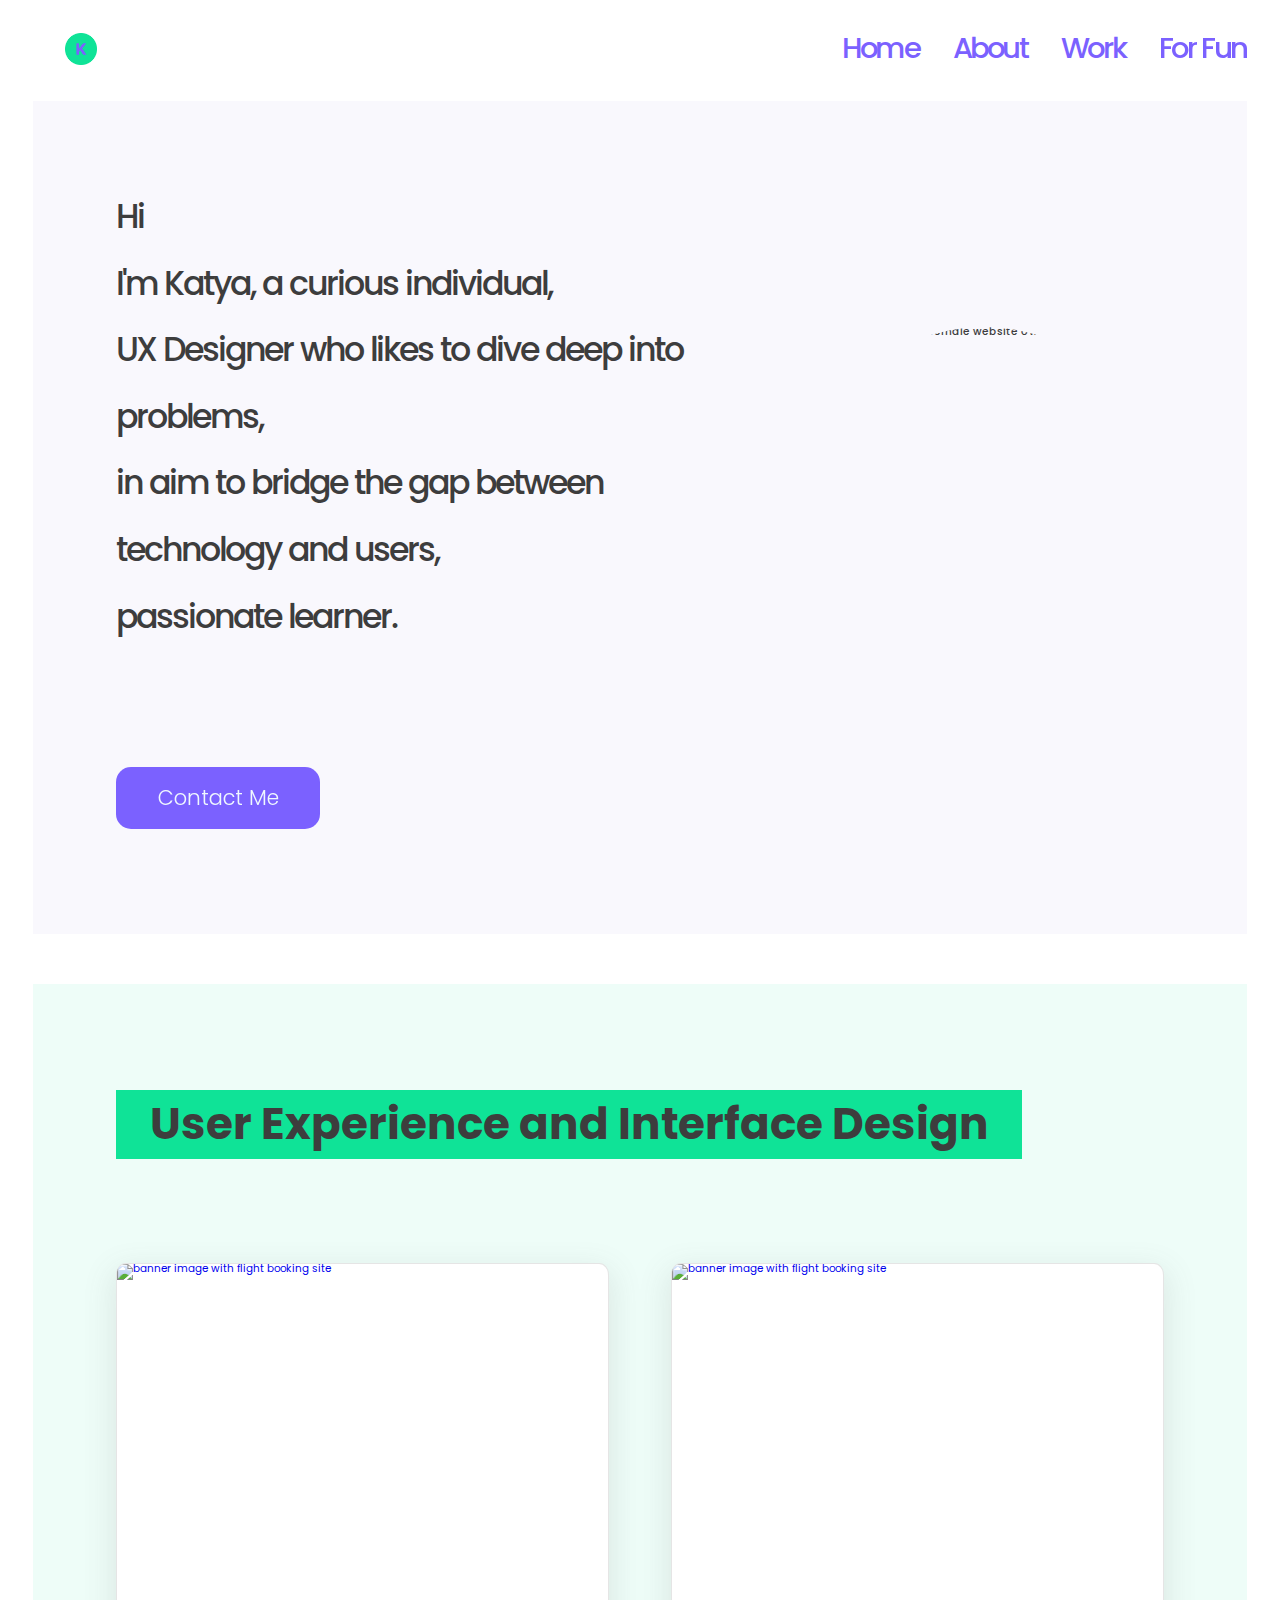
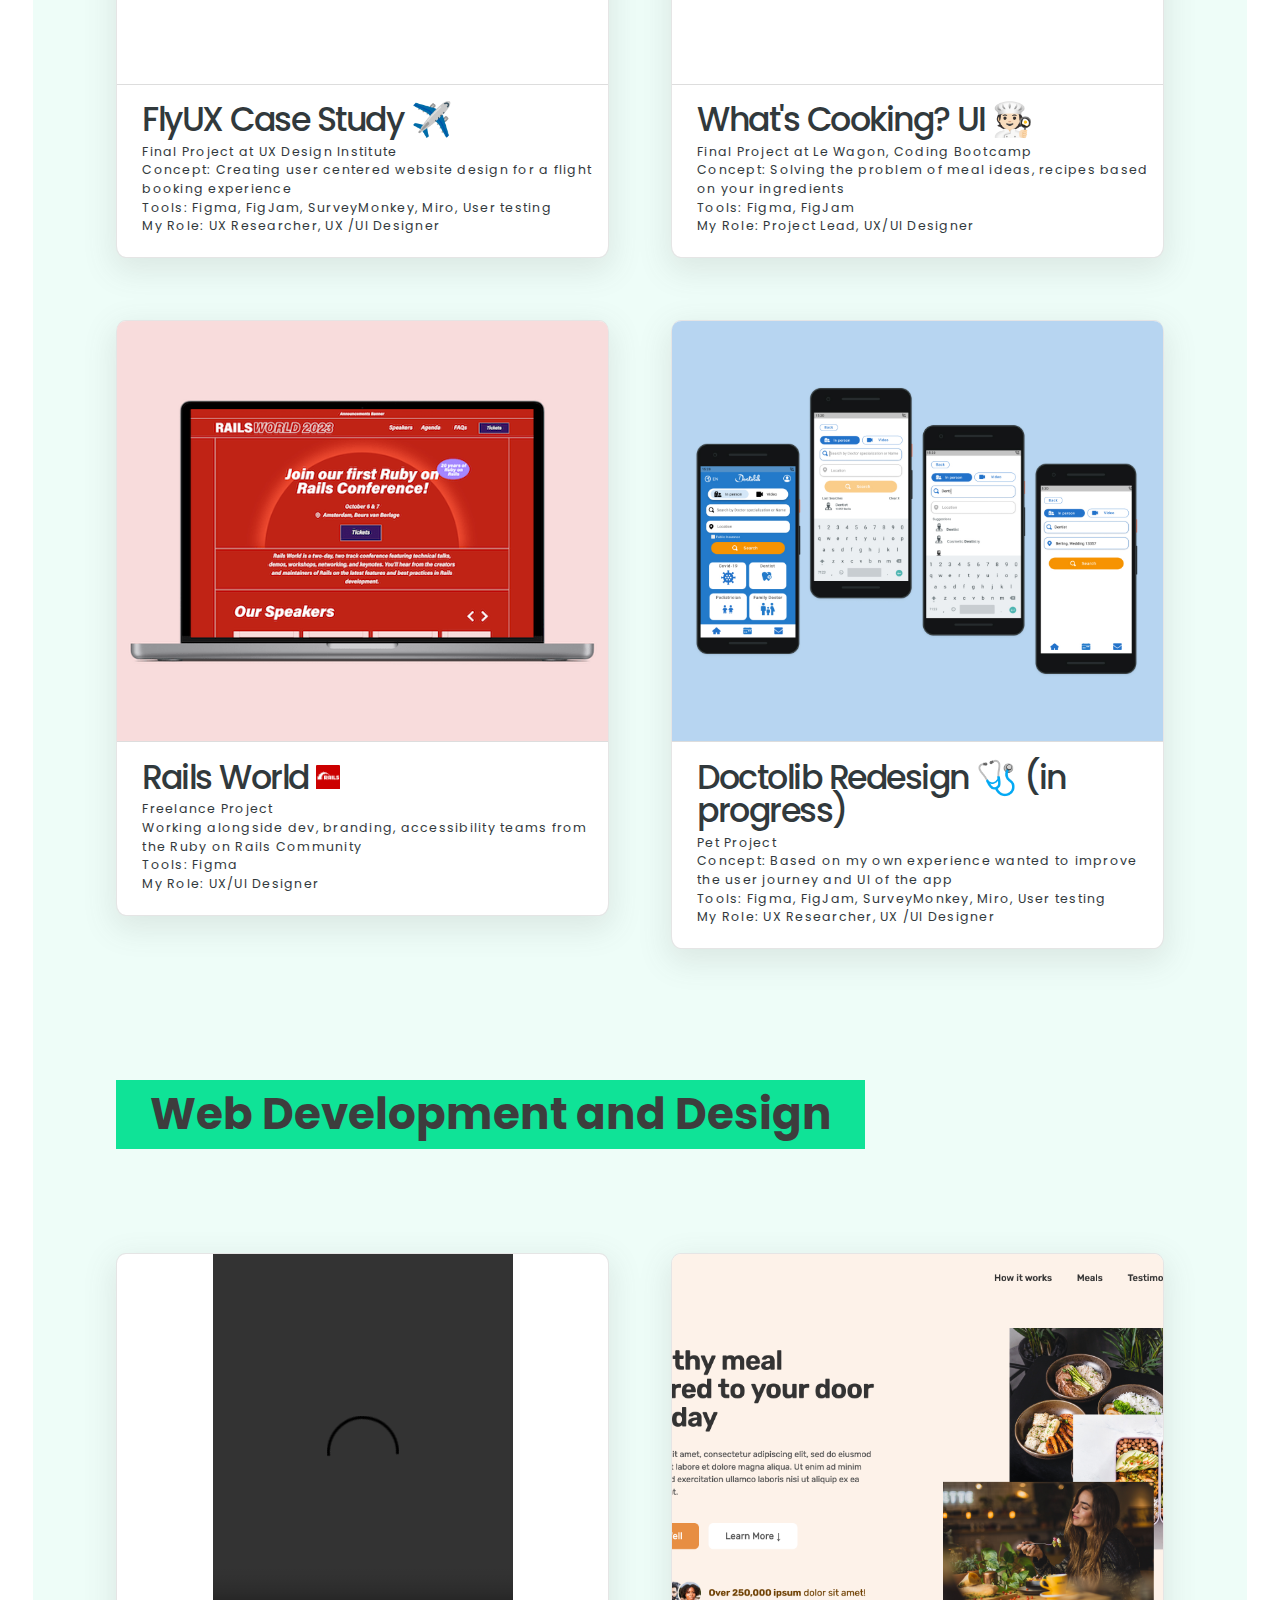
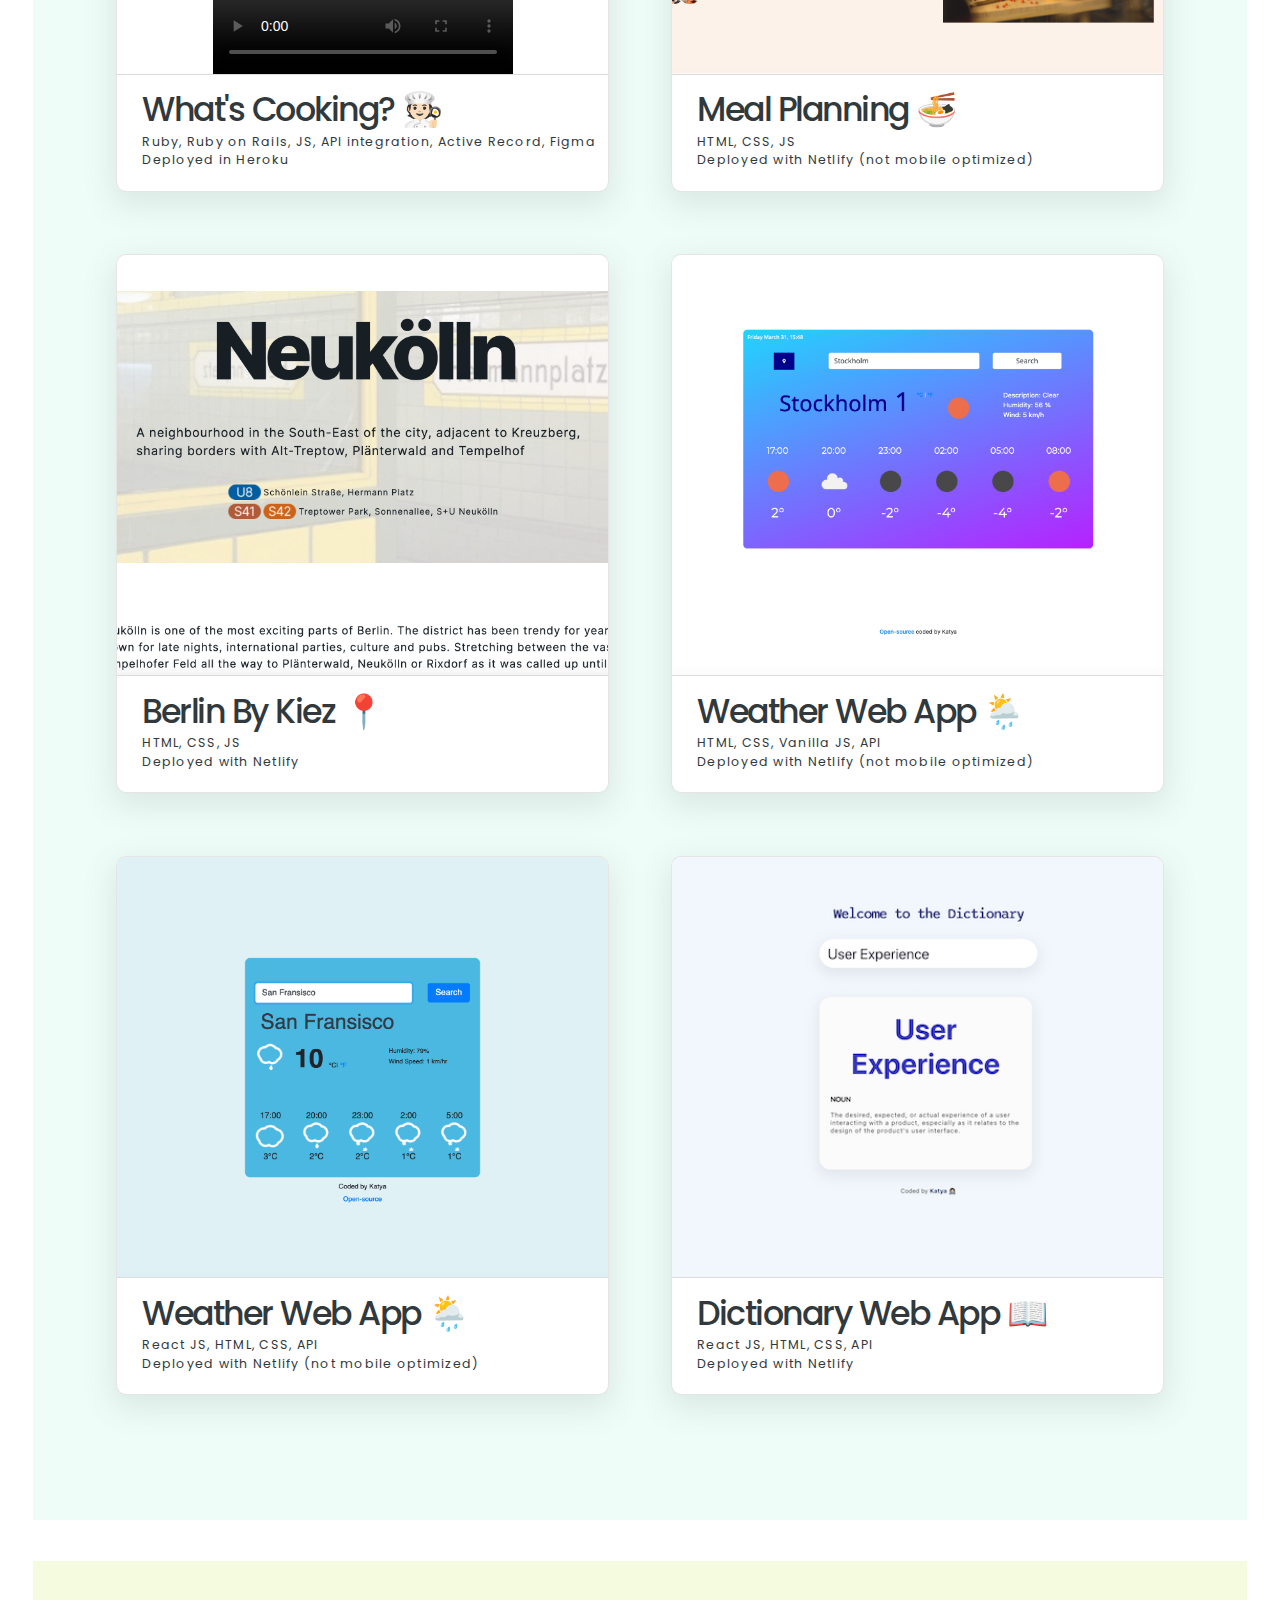
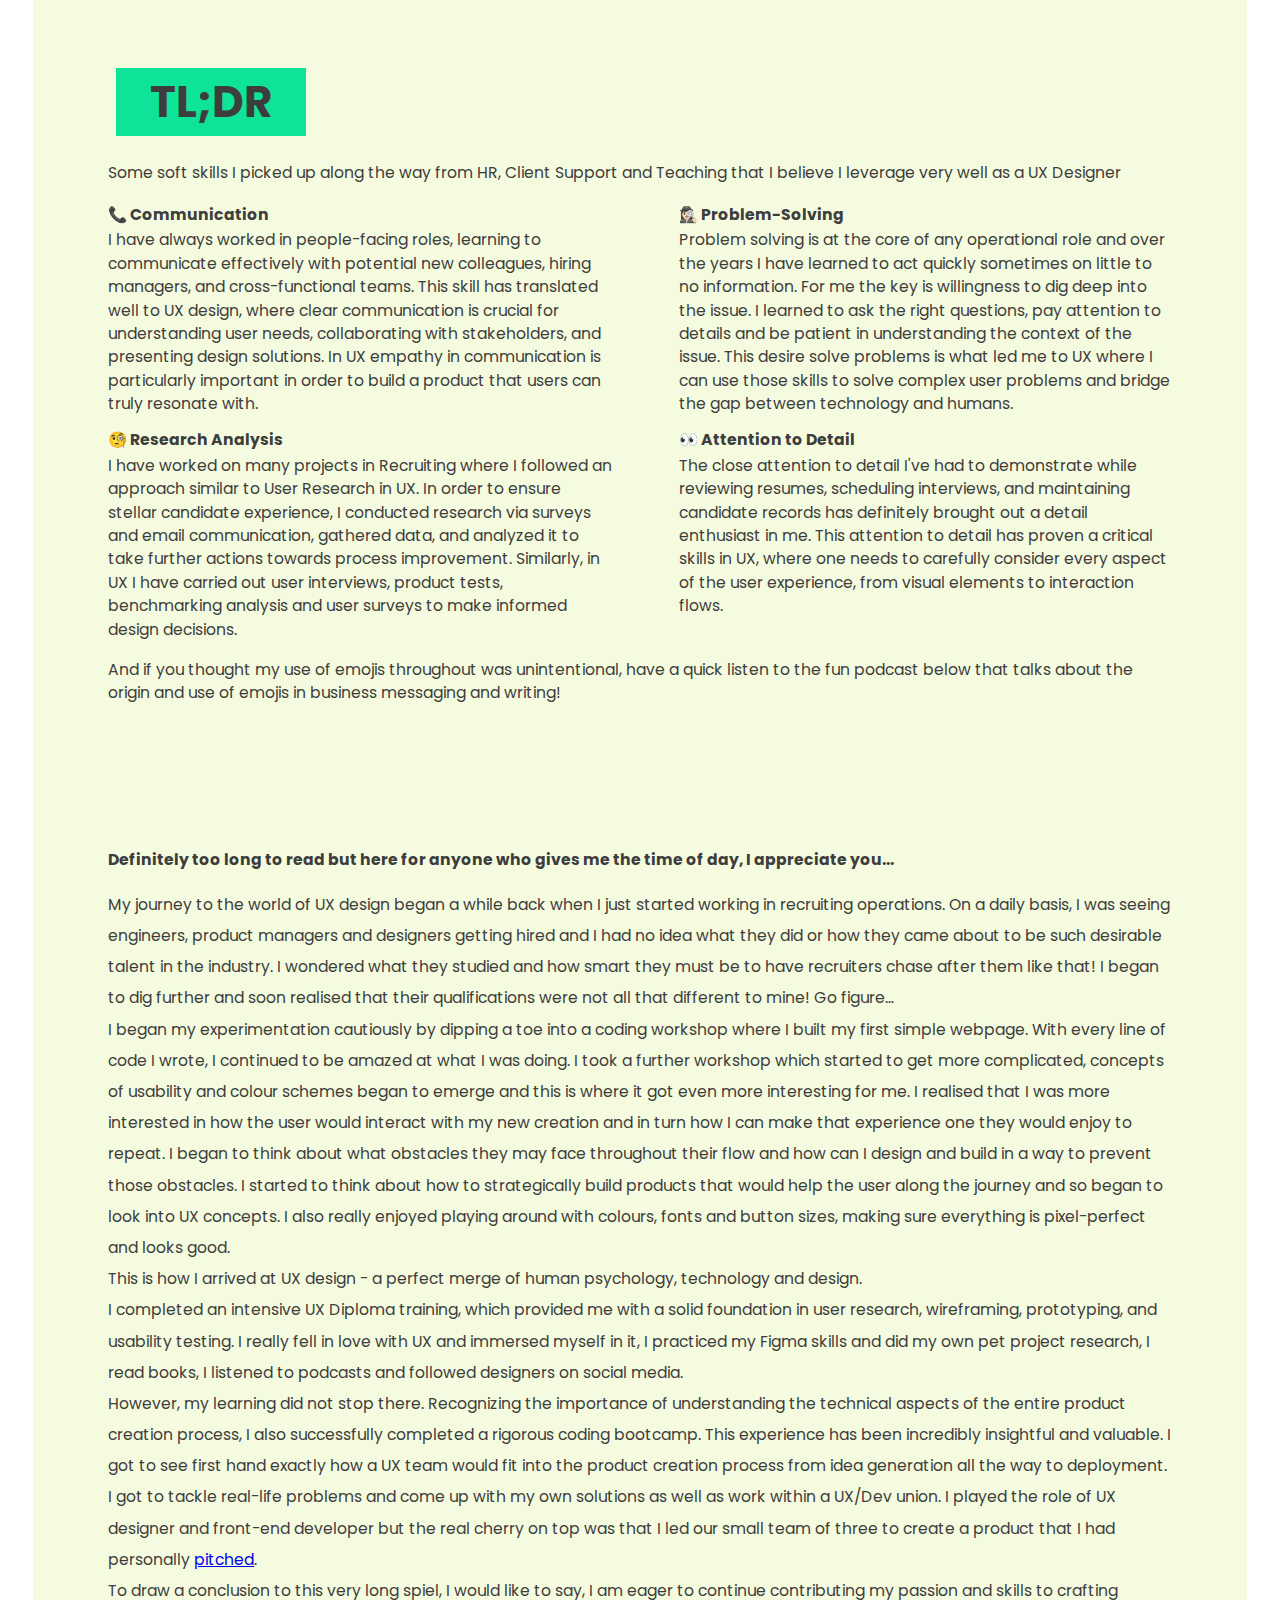
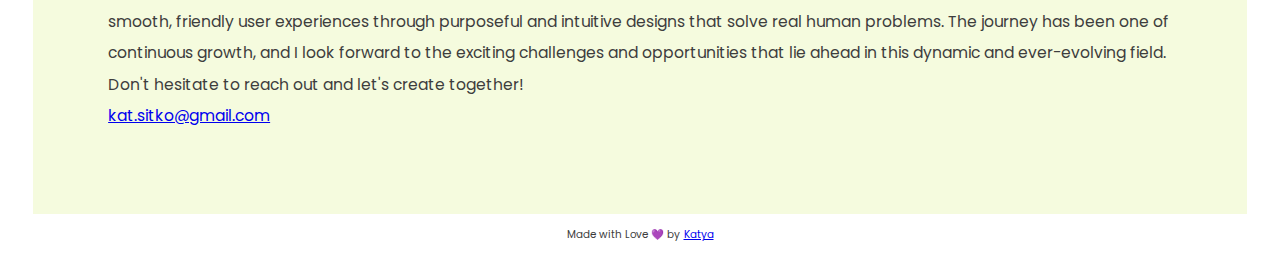
==== index.html @ 63d08f9c "added new header img for dictionary" ====
<!DOCTYPE html>
<html lang="en">
  <head>
    <script src="https://kit.fontawesome.com/d15a8a0eff.js" crossorigin="anonymous"></script>
    <link rel="stylesheet" href="css/style.css" />
    <link rel="stylesheet" href="css/homepage.css" />
    <meta charset="UTF-8" />
    <meta http-equiv="X-UA-Compatible" content="IE=edge" />
    <meta name="viewport" content="width=device-width, initial-scale=1.0" />
    <link rel="preconnect" href="https://fonts.googleapis.com" />
    <link rel="preconnect" href="https://fonts.gstatic.com" crossorigin />
    <link rel="preconnect" href="https://fonts.googleapis.com" />
    <link rel="preconnect" href="https://fonts.gstatic.com" crossorigin />
    <link rel="preconnect" href="https://fonts.googleapis.com" />
    <link rel="preconnect" href="https://fonts.gstatic.com" crossorigin />
    <link rel="icon" href="images/porfolio-logo.png" />
    <link
      href="https://fonts.googleapis.com/css2?family=Poppins:wght@400;500;600&display=swap"
      rel="stylesheet"
    />
    <script src="https://code.iconify.design/iconify-icon/1.0.3/iconify-icon.min.js"></script>
    <title>My Work 👩🏻‍💻</title>
  </head>
  <body>
    <div class="container">
      <header>
        <a href="index.html"
          ><img src="images/porfolio-logo.png" class="header-logo"
        /></a>
        <nav class="navigation">
          <a href="index.html">Home</a>
          <a href="#about"> About </a>
          <a href="#my-work"> Work </a>
          <a href="gallery.html"> For Fun </a>
        </nav>
      </header>
      <section class="page-top">
        <div class="intro">
          <p class="intro-text">
            Hi <i class="fa-regular fa-hand fa-shake"></i>
            <br />
            I'm Katya, a curious individual,<br />UX Designer who likes to dive deep into problems, <br/>in aim to bridge the gap between technology and users,<br />
            passionate learner.
            <span class="social-media">
              <a
              href="https://dribbble.com/kat_sitko"
              target="_blank"
              class="hvr-rotate"
              ><ion-icon
                name="basketball"
                style="transform: rotate(94deg)"
                class="social-media-icon"
              ></ion-icon
            ></a>
              <a href="https://github.com/kat-s92" target="_blank"
                ><ion-icon
                  name="logo-github"
                  class="social-media-icon hvr-rotate"
                ></ion-icon
              ></a>
              <a
                href="https://www.linkedin.com/in/katya-sitko-5b22a095/"
                target="_blank"
                ><ion-icon
                  name="logo-linkedin"
                  class="social-media-icon hvr-rotate"
                ></ion-icon>
              </a>

            </span>
            <a href="mailto:kat.sitko@gmail.com" class="contact-btn hvr-grow"
              >Contact Me</a
            >
          </p>
          <img
            src="images/prof-pic.png"
            id="me-img-lg"
            alt="a profile picture of female website owner"
          />
        </div>
      </section>
      <section id="my-work">
        <!-- <h1>Projects I have worked on</h1> -->
        <h1>User Experience and Interface Design</h1>
        <div class="cards" style="margin-bottom: 6.4rem">
          <a
            href="https://www.figma.com/proto/WQDcLEz26XTEDhNYeL4uaT/Case-Study---FlyUx?type=design&node-id=1-1185&scaling=scale-down&page-id=0%3A1&starting-point-node-id=1%3A1185&mode=design"
            target="blank"
          >
            <div class="card">
              <img
                src="/images/project_imgs/16.png"
                alt="banner image with flight booking site"
              />
              <div class="card-text">
                <h2>FlyUX Case Study ✈️</h2>
                <p>
                 Final Project at UX Design Institute<br/>
                  Concept: Creating user centered website design for a flight booking experience<br/>
                  Tools: Figma, FigJam, SurveyMonkey, Miro, User testing
                  <br/>My Role: UX Researcher, UX /UI Designer
                </p>
              </div>
            </div>
          </a>
          <a
          href="https://www.figma.com/proto/gIPRVAMt5XOAXwK0dCaphB/What's-Cooking%3F?type=design&node-id=20-920&scaling=scale-down&page-id=18%3A260&starting-point-node-id=20%3A920&mode=design"
          target="blank"
        >
          <div class="card">
            <img
              src="/images/project_imgs/17.jpg"
              alt="banner image with flight booking site"
            />
            <div class="card-text">
              <h2>What's Cooking? UI 🧑🏻‍🍳</h2>
              <p>
             Final Project at Le Wagon, Coding Bootcamp <br/>
                Concept: Solving the problem of meal ideas, recipes based on your ingredients <br/>
                Tools: Figma, FigJam<br />
               My Role: Project Lead, UX/UI Designer<br/>
              </p>
            </div>
          </div>
        </a>
        <a href="https://rubyonrails.org/world" target="blank">
          <div class="card">
            <img
              src="/images/project_imgs/15.png"
              alt="banner image with flight booking site"
            />
            <div class="card-text">
              <h2>Rails World <img src="/images/project_imgs/ruby.png"
                style="width:24px; height:24px"/> </h2>
              <p>Freelance Project <br/>
                Working alongside dev, branding, accessibility teams from the Ruby on Rails Community
                  <br/>
                Tools: Figma
                <br/>My Role: UX/UI Designer
              </p>
            </div>
          </div>
        </a>
          <a href="https://www.figma.com/proto/WvnAJC9pKJsHAyOvLWuctD/Doctolib%2C-Redesign?type=design&node-id=91-127&scaling=scale-down&page-id=91%3A126&starting-point-node-id=91%3A127&show-proto-sidebar=1&mode=design&t=6l6jX44JyK9ul95n-1" target="blank">
            <div class="card">
              <img
                src="/images/project_imgs/9.jpg"
                alt="banner image with flight booking site"
              />
              <div class="card-text">
                <h2>Doctolib Redesign 🩺 (in progress)</h2>
                <p>
                  Pet Project<br/>
                  Concept: Based on my own experience wanted to improve the user journey and UI of the app
                  <br/>
                  Tools: Figma, FigJam, SurveyMonkey, Miro, User testing<br />
                  My Role: UX Researcher, UX /UI Designer

                </p>
              </div>
            </div>
          </a>
        </div>
        <h1>Web Development and Design</h1>
        <div class="cards">
          <a href="#">
            <div class="card">
              <video
                height="420px"
                controls="true"
                alt="video of a web app being used"
                frameborder="0"
              />
              <source src="images/vid/WhatsCooking.mov"/>
            </video>
          <div class="card-text">
            <h2>What's Cooking? 🧑🏻‍🍳</h2>
            <p>Ruby, Ruby on Rails, JS, API integration, Active Record, Figma<br/>Deployed in Heroku</p>
          </div>
              </div>
            </a>
            <a href="https://katya-omnifood.netlify.app/" target="blank">
              <div class="card">
                <img
                  src="/images/project_imgs/5.png"
                  class="project-img"
                  alt="banner image for project webpage for a meal planning service"
                />
                <div class="card-text">
                  <h2>Meal Planning 🍜</h2>
                  <p>HTML, CSS, JS<br />Deployed with Netlify (not
                    mobile optimized)
                  </p>
                </div>
              </div>
            </a>


          <a href="https://berlin-by-kiez.netlify.app/" target="blank">
            <div class="card">
              <img
                src="/images/project_imgs/1.png"
                alt="banner image with heading Neukölln"
              />
              <div class="card-text">
                <h2>Berlin By Kiez 📍</h2>
                <p>HTML, CSS, JS<br />Deployed with Netlify</p>
              </div>
            </div>
          </a>
          <a href="https://weather-app-katyas.netlify.app/" target="blank">
            <div class="card">
              <img
                src="/images/project_imgs/2.png"
                class="project-img"
                alt="banner image for weather app"
              />
              <div class="card-text">
                <h2>Weather Web App 🌦️</h2>
                <p>
                  HTML, CSS, Vanilla JS, API<br />Deployed with Netlify (not
                  mobile optimized)
                </p>
              </div>
            </div>
          </a>
          <a href="https://whatever-the-weather.netlify.app/" target="blank">
            <div class="card">
              <img
                src="/images/project_imgs/3.png"
                class="project-img"
                alt="banner image for weather app"
              />
              <div class="card-text">
                <h2>Weather Web App 🌦️</h2>
                <p>
                  React JS, HTML, CSS, API<br />Deployed with Netlify (not
                  mobile optimized)
                </p>
              </div>
            </div>
          </a>
          <a href="https://croc-dictionary.netlify.app/" target="blank">
            <div class="card">
              <img
                src="/images/project_imgs/4.png"
                class="project-img"
                alt="banner image for dictionary app"
              />
              <div class="card-text">
                <h2>Dictionary Web App 📖</h2>
                <p>React JS, HTML, CSS, API<br />Deployed with Netlify</p>
              </div>
            </div>
          </a>
          </div>
      </section>
        <section id="about">
          <h1 style="margin-bottom: 2rem;">TL;DR</h1>
          <p>Some soft skills I picked up along the way from HR, Client Support and Teaching that I believe I leverage very well as a UX Designer </p>
          <div id="skills">
            <div> <h2>📞 Communication</h2><p>I have always worked in people-facing roles, learning to communicate effectively with potential new colleagues, hiring managers,
              and cross-functional teams. This skill has translated well to UX design, where clear communication is crucial for understanding user needs, collaborating with stakeholders,
              and presenting design solutions. In UX empathy in communication is particularly important in order to build a product that users can truly resonate with. </p></div>
            <div> <h2>🕵🏻‍♀️ Problem-Solving</h2><p>Problem solving is at the core of any operational role and over the years I have learned to act quickly sometimes on little to no information. For me the key is willingness to dig deep into the issue. I learned to ask the right questions, pay attention to details and be patient in understanding the context of the issue. This desire solve problems is what led me to UX where I can use those skills to solve complex user problems and bridge the gap between technology and humans.</p></div>
            <div> <h2>🧐 Research Analysis</h2><p>I have worked on many projects in Recruiting where I followed an approach similar to User Research in UX. In order to ensure stellar candidate experience, I conducted research via surveys and email communication, gathered data, and analyzed it to take further actions towards process improvement. Similarly, in UX I have carried out user interviews, product tests, benchmarking analysis and user surveys to make informed design decisions.</p></div>
            <div> <h2>👀 Attention to Detail</h2><p> The close attention to detail I've had to demonstrate while reviewing resumes, scheduling interviews, and maintaining candidate records has definitely brought out a detail enthusiast in me. This attention to detail has proven a critical skills in UX, where one needs to carefully consider every aspect of the user experience, from visual elements to interaction flows.</p></div>
            <p class="ps">And if you thought my use of emojis throughout was unintentional, have a quick listen to the fun podcast below that talks about the origin and use of emojis in business messaging and writing!</p>
          </div>
            <div class="spotify-frame"><iframe style="border-radius:12px" src="https://open.spotify.com/embed/episode/5s0TTzRyTpGXvZFCKNuCT5?utm_source=generator" width="35%" height="100" frameBorder="0" allowfullscreen="" allow="autoplay; clipboard-write; encrypted-media; fullscreen; picture-in-picture" loading="lazy"></iframe></div>

          <h2>Definitely too long to read but here for anyone who gives me the time of day, I appreciate you...</h2>
          <div class="vertical-scroll-about">
          <p>My journey to the world of UX design began a while back when I just started working in recruiting operations. On a daily basis, I was seeing engineers, product managers and designers getting hired and I had no idea what they did or how they came about to be such desirable talent in the industry. I wondered what they studied and how smart they must be to have recruiters chase after them like that! I began to dig further and soon realised that their qualifications were not all that different to mine! Go figure… <br/>

            I began my experimentation cautiously by dipping a toe into a coding workshop where I built my first simple webpage. With every line of code I wrote, I continued to be amazed at what I was doing. I took a further workshop which started to get more complicated, concepts of usability and colour schemes began to emerge and this is where it got even more interesting for me. I realised that I was more interested in how the user would interact with my new creation and in turn how I can make that experience one they would enjoy to repeat. I began to think about what obstacles they may face throughout their flow and how can I design and build in a way to prevent those obstacles. I started to think about how to strategically build products that would help the user along the journey and so began to look into UX concepts. I also really enjoyed playing around with colours, fonts and button sizes, making sure everything is pixel-perfect and looks good.

            <br/> This is how I arrived at UX design - a perfect merge of human psychology, technology and design.<i class="fa-solid fa-wand-magic-sparkles fa-beat" style="padding-left:6px"></i> <br/> I completed an intensive UX Diploma training, which provided me with a solid foundation in user research, wireframing, prototyping, and usability testing. I really fell in love with UX and  immersed myself in it, I practiced my Figma skills and did my own pet project research,  I read books, I listened to podcasts and followed designers on social media.

            <br/> However, my learning did not stop there. Recognizing the importance of understanding the technical aspects of the entire product creation process, I also successfully completed a rigorous coding bootcamp. This experience has been incredibly insightful and valuable. I got to see first hand exactly how a UX team would fit into the product creation process from idea generation all the way to deployment. I got to tackle real-life problems and come up with my own solutions as well as work within a UX/Dev union. I played the role of UX designer and front-end developer but the real cherry on top was that I led our small team of three to create a product that I had personally <a href="https://www.canva.com/design/DAFeyEslDQU/vMWXvvIEpFtBE6RnDqdeBQ/view?utm_content=DAFeyEslDQU&utm_campaign=designshare&utm_medium=link&utm_source=publishsharelink" target="blank">pitched</a>.

            <br/>To draw a conclusion to this very long spiel, I would like to say, I am eager to continue contributing my passion and skills to crafting smooth, friendly user experiences through purposeful and intuitive designs that solve real human problems.
            The journey has been one of continuous growth, and I look forward to the exciting challenges and opportunities that lie ahead in this dynamic and ever-evolving field.
            Don't hesitate to reach out and let's create together!
            <i class="fa-regular fa-face-smile fa-flip" style="padding-left:4px"></i> <br/>
            <a href="mailto:kat.sitko@gmail.com" "
                >kat.sitko@gmail.com</a
              >
          </p>
        </div>
      </section>
        <div class="footer"><p>Made with Love 💜 by </p><a class="footer-link" href="https://github.com/kat-s92" target="blank">Katya</a></div>
      </div>
        <script
      type="module"
      src="https://unpkg.com/ionicons@7.1.0/dist/ionicons/ionicons.esm.js"
    ></script>
    <script
      nomodule
      src="https://unpkg.com/ionicons@7.1.0/dist/ionicons/ionicons.js"
    ></script>
  </body>
</html>
---- css/style.css ----
@import url("css/homepage.css");

/*GENERAL PAGE CSS*/
* {
  padding: 0;
  margin: 0;
  box-sizing: border-box;
  /* background-color: #f0ead2; */
}
html {
  font-size: 62.5%;
  scroll-behavior: smooth;
  scrollbar-width: 1.25rem;
  scrollbar-color: #0d2b1f rgb(251, 251, 251);
}
body {
  font-family: "Poppins", sans-serif;
  line-height: 1;
  font-weight: 400;
  color: #3d3d3d;
}
.container {
  max-width: 180rem;
  padding: 0 3.2rem;
  margin: 0 auto;
}
/*
body::-webkit-scrollbar-track {
  background: hsl(120 75% 50%/1);
  margin-block: 0.5rem;
  border-radius: 100vw;
}

body::-webkit-scrollbar {
  width: 2em;
  height: 1em;
} */

h1,
h2,
h3 {
  margin: 0;
  padding: 0;
}

h1 {
  font-size: 32px;
}

header {
  padding: 4rem 0;
  display: flex;
  flex-direction: row;
  position: sticky;
  top: 0;
  z-index: 1;
  justify-content: space-between;
  background-color: white;
}
.navigation {
  display: flex;
  gap: 3.2rem;
}
.navigation a {
  font-size: 3.2rem;
  font-weight: 500;
  text-decoration: none;
  letter-spacing: -2.4px;
  display: inline-block;
  position: relative;
}
.navigation a:hover {
  font-weight: thicker;
}
.navigation a::after {
  content: "";
  position: absolute;
  width: 100%;
  transform: scaleX(0);
  height: 3px;
  bottom: 0;
  left: 0;
  transform-origin: bottom right;
  transition: transform 0.4s ease-out;
}
.navigation a:hover::after {
  transform: scaleX(1);
  transform-origin: bottom left;
}

.header-logo {
  width: 32px;
  height: 32px;
  margin-left: 32px;
}

/*ABOVE 1280px [87em*16px] (Landscape Tablet Screen)*/
@media (min-width: 80em) {
  header {
    padding: 3.2rem 0;
  }
  .navigation a {
    font-size: 2.8rem;
  }
  html {
    font-size: 65%;
  }
}

@media (max-width: 79em) {
  html {
    font-size: 50%;
  }
}

/*BELOW 992px [48em*16px] (Landscape Tablet Screen)*/
@media (max-width: 62em) {
  html {
    font-size: 55%;
  }
}

/*BELOW 528 [33em*16px] Large Smart Phone*/
@media (max-width: 33em) {
  html {
    font-size: 55%;
  }
}
/*BELOW  432 [27em*16px] Smaller Smart Phone*/
@media (max-width: 27em) {
  html {
    font-size: 45%;
  }
  .header-logo {
    margin-left: 0;
  }
  .navigation {
    gap: 1.2rem;
    justify-content: center;
    align-items: center;
  }
  header {
    padding: 2.8rem 0;
  }
}
---- css/homepage.css ----
.navigation a {
  color: #7b61ff;
}
.navigation a:hover {
  color: #0fe397;
}
.navigation a::after {
  background-color: #0fe397;
}

.page-top {
  background-color: rgba(168, 155, 231, 0.071);
}
.intro {
  display: grid;
  grid-template-columns: 2fr 1fr;
  padding: 4rem 4rem 6rem 4rem;
  column-gap: 4rem;
  font-weight: 500;
  justify-items: center;
  align-items: center;
}

.intro-text {
  font-size: 4.2rem;
  line-height: 2;
  letter-spacing: -2px;
  /* display: flex; */
  flex-direction: column;
}

.contact-btn {
  font-size: 2rem;
  text-decoration: none;
  background-color: #7b61ff;
  color: aliceblue;
  padding: 1rem 4rem;
  width: fit-content;
  font-weight: 300;
  border-radius: 15px;
  letter-spacing: normal;
}

.contact-btn:hover {
  background-color: #0fe397;
  font-weight: 600;
}

#me-img-lg {
  border-radius: 15px;
  grid-column: 2;
  width: 420px;
  height: 420px;
  border-radius: 50%;
  object-fit: cover;
}

.social-media {
  display: flex;
  align-items: center;
  gap: 12px;
  padding-top: 2.4rem;
  margin-bottom: 2.1rem;
}
.social-media-icon {
  color: #31393c;
  font-size: 48px;
}
.social-media-icon:hover {
  color: #3d3d3d;
}

h2 {
  animation: animated-text 4s steps(29, end) 1s 1 normal both,
    animated-cursor 600ms steps(29, end) infinite;
}

#my-work {
  margin-top: 4.8rem;
  padding: 8rem 4rem;
  background-color: rgba(15, 227, 149, 0.071);
  margin-bottom: 4rem;
}

#my-work h3 {
  font-size: 3.2rem;
  padding-left: 4rem;
  margin-bottom: 1rem;
  font-weight: 500;
  padding-left: 3.2rem;
  padding-right: 3.2rem;
  display: inline-block;
  padding-bottom: 1.2rem;
  padding-top: 1.2rem;
  background: #6f928532;
  margin-left: 4rem;
}

#my-work h1 {
  font-size: 4.2rem;
  margin-left: 4rem;
  padding-left: 3.2rem;
  padding-right: 3.2rem;
  display: inline-block;
  padding-bottom: 1.2rem;
  padding-top: 1.2rem;
  margin-bottom: 6rem;
  margin-top: 2.2rem;
  background: #0fe397;
  /* transform: matrix(1, 0, -0.18, 0.96, 0, 0); */
}

#my-work h2 {
  font-size: 3.2rem;
  /* padding-left: 4rem; */
  font-weight: 500;
}

.cards {
  padding: 4rem;
  display: grid;
  grid-template-columns: repeat(2, 1fr);
  gap: 6rem;
}

.cards a {
  text-decoration: none;
}

.card {
  border-radius: 2%;
  display: flex;
  justify-content: center;
  flex-direction: column;
  align-items: center;
  /* padding: 2px; */
  background-color: white;
  border: 1px solid rgba(188, 188, 188, 0.392);
  box-shadow: 0px 10px 30px 4px rgba(99, 96, 96, 0.124);
}

.card:hover {
  box-shadow: 0px 10px 30px 4px rgba(189, 194, 189, 0.553);
}

.card img {
  object-fit: cover;
  height: 420px;
  width: 100%;
  border-top-right-radius: 2%;
  border-top-left-radius: 2%;
}

.card-text {
  border-top: 1px solid rgba(128, 128, 128, 0.272);
  padding: 1.8rem 0 2rem 2.4rem;
  align-self: stretch;
}

.card-text h2 {
  font-size: 2.4rem;
  color: #31393c;
  padding-bottom: 6px;
  letter-spacing: -1.5px;
}

.card-text p {
  font-size: 1.2rem;
  color: #31393c;
  line-height: 1.5;
  letter-spacing: 1.25px;
}

.hvr-rotate {
  display: inline-block;
  /* vertical-align: middle; */
  -webkit-transform: perspective(1px) translateZ(0);
  transform: perspective(1px) translateZ(0);
  box-shadow: 0 0 1px rgba(0, 0, 0, 0);
  -webkit-transition-duration: 0.3s;
  transition-duration: 0.3s;
  -webkit-transition-property: transform;
  transition-property: transform;
}
.hvr-rotate:hover,
.hvr-rotate:focus,
.hvr-rotate:active {
  -webkit-transform: rotate(4deg);
  transform: rotate(4deg);
}

.hvr-grow {
  display: inline-block;
  vertical-align: middle;
  -webkit-transform: perspective(1px) translateZ(0);
  transform: perspective(1px) translateZ(0);
  box-shadow: 0 0 1px rgba(0, 0, 0, 0);
  -webkit-transition-duration: 0.3s;
  transition-duration: 0.3s;
  -webkit-transition-property: transform;
  transition-property: transform;
}
.hvr-grow:hover,
.hvr-grow:focus,
.hvr-grow:active {
  -webkit-transform: scale(1.1);
  transform: scale(1.1);
}

#about {
  padding: 8rem 4rem;
  background-color: rgb(245, 251, 222);
}

#about p {
  line-height: 2;
  font-size: 1.5rem;
  padding-left: 3.2rem;
  padding-right: 3.2rem;
}

#about h1 {
  font-size: 4.2rem;
  margin-left: 4rem;
  padding-left: 3.2rem;
  padding-right: 3.2rem;
  display: inline-block;
  padding-bottom: 1.2rem;
  padding-top: 1.2rem;
  margin-bottom: 6rem;
  margin-top: 2.2rem;
  background: #0fe397;
}

#about h2 {
  margin-bottom: 2rem;
  padding-left: 3.2rem;
}

/*ABOVE 1280 [87em*16px] (Landscape Tablet Screen)*/
@media (min-width: 80em) {
  .intro {
    gap: 6rem;
  }
  .intro-text {
    font-size: 3.2rem;
    gap: rem;
  }
  .page-top {
    padding: 4rem;
  }

  #me-img-lg {
    width: 360px;
    height: 360px;
  }
}

/*ABOVE 1280 [87em*16px] (Landscape Tablet Screen)*/
@media (max-width: 79em) {
  .intro-text {
    font-size: 3.8rem;
    gap: rem;
  }
  #me-img-lg {
    width: 360px;
    height: 360px;
  }
}

/*BELOW 992px [48em*16px] (Landscape Tablet Screen)*/
@media (max-width: 62em) {
  .intro {
    gap: 1rem;
  }
  #me-img-lg {
    width: 40%;
    width: 260px;
    height: 260px;
  }
  .card img {
    height: 320px;
    width: 100%;
  }
}

/*BELOW 528 [33em*16px] Large Smart Phone*/
@media (max-width: 33em) {
  /* HOMEPAGE INTRO SECTION */

  .intro {
    grid-template-columns: 1fr;
  }
  .intro-text {
    font-size: 2.4rem;
    letter-spacing: normal;
  }
  #me-img-lg {
    width: 120px;
    height: 120px;
    align-self: flex-start;
    margin-top: 7rem;
  }
  .social-media-icon {
    font-size: 42px;
  }
  .contact-btn {
    font-size: 1.8rem;
  }

  /* MY WORK SECTION */
  #my-work h1 {
    padding-left: 0;
    font-size: 1.8rem;
  }
  .cards {
    grid-template-columns: 1fr;
    justify-content: center;
  }
  .card {
    width: 80vw;
    box-shadow: none;
  }
  .card:hover {
    box-shadow: none;
  }
}
/*BELOW  432 [27em*16px] Smaller Smart Phone*/
@media (max-width: 27em) {
  /* header {
    padding: 2.8rem 0;
  } */
  .intro-text {
    align-items: center;
    text-align: center;
    gap: 2.4rem;
  }
  /* .header-logo {
    margin-left: 0;
  }
  .navigation {
    gap: 1.2rem;
    justify-content: center;
    align-items: center;
  } */
  .intro {
    padding: 8px 0 16px 0;
  }
  .intro-text {
    font-size: 1.8rem;
    text-align: center;
    gap: 2rem;
  }
  .contact-btn {
    font-size: 2.4rem;
  }
  .social-media {
    align-items: center;
    justify-content: center;
  }
  #me-img-lg {
    grid-column: 1;
    grid-row: 1;
    margin-top: 0;
  }
  .contact-btn {
    font-size: 2.8rem;
  }
  #my-work h1 {
    font-size: 2.8rem;
  }
  #my-work {
    padding: 4rem 3.2rem;
  }
  .card-text h2 {
    font-size: 2.8rem;
  }
  .card img {
    height: 200px;
    width: 100%;
  }
  .card-text p {
    font-size: 1.6rem;
    color: #31393c;
    line-height: 1.5;
    letter-spacing: 1px;
  }
  .navigation a::after {
    background-color: transparent;
  }
  .navigation a:hover {
    color: none;
  }
  #my-work {
    padding: 4rem 2rem;
  }
  #my-work h1 {
    font-size: 2rem;
    margin: 0;
  }
  #about {
    padding: 0px;
  }
  #about p {
    line-height: 1.5;
  }
}

html::-webkit-scrollbar-track {
  background: rgb(224, 224, 224);
  margin-block: 0.5rem;
  border-radius: 100vw;
}

html::-webkit-scrollbar {
  width: 1.25rem;
  height: 1em;
  border-radius: 100vw;
}

html::-webkit-scrollbar-thumb {
  background: #0d2b1f;
  border-radius: 100vw;
  border: 0.25rem solid rgb(224, 224, 224);
}

.footer {
  display: flex;
  justify-content: center;
  align-items: center;
  padding: 16px;
}

.footer a {
  padding-left: 4px;
}

#skills {
  display: grid;
  padding-top: 1.8rem;
  padding-bottom: 2rem;
  grid-template-columns: auto auto;
  row-gap: 1.6rem;
}

#skills h2 {
  margin-bottom: 6px;
}

#skills p {
  line-height: 1.5;
}

.spotify-frame {
  padding-left: 3.2rem;
  margin-bottom: 2.4rem;
}

.ps {
  grid-column: 1/-1;
}
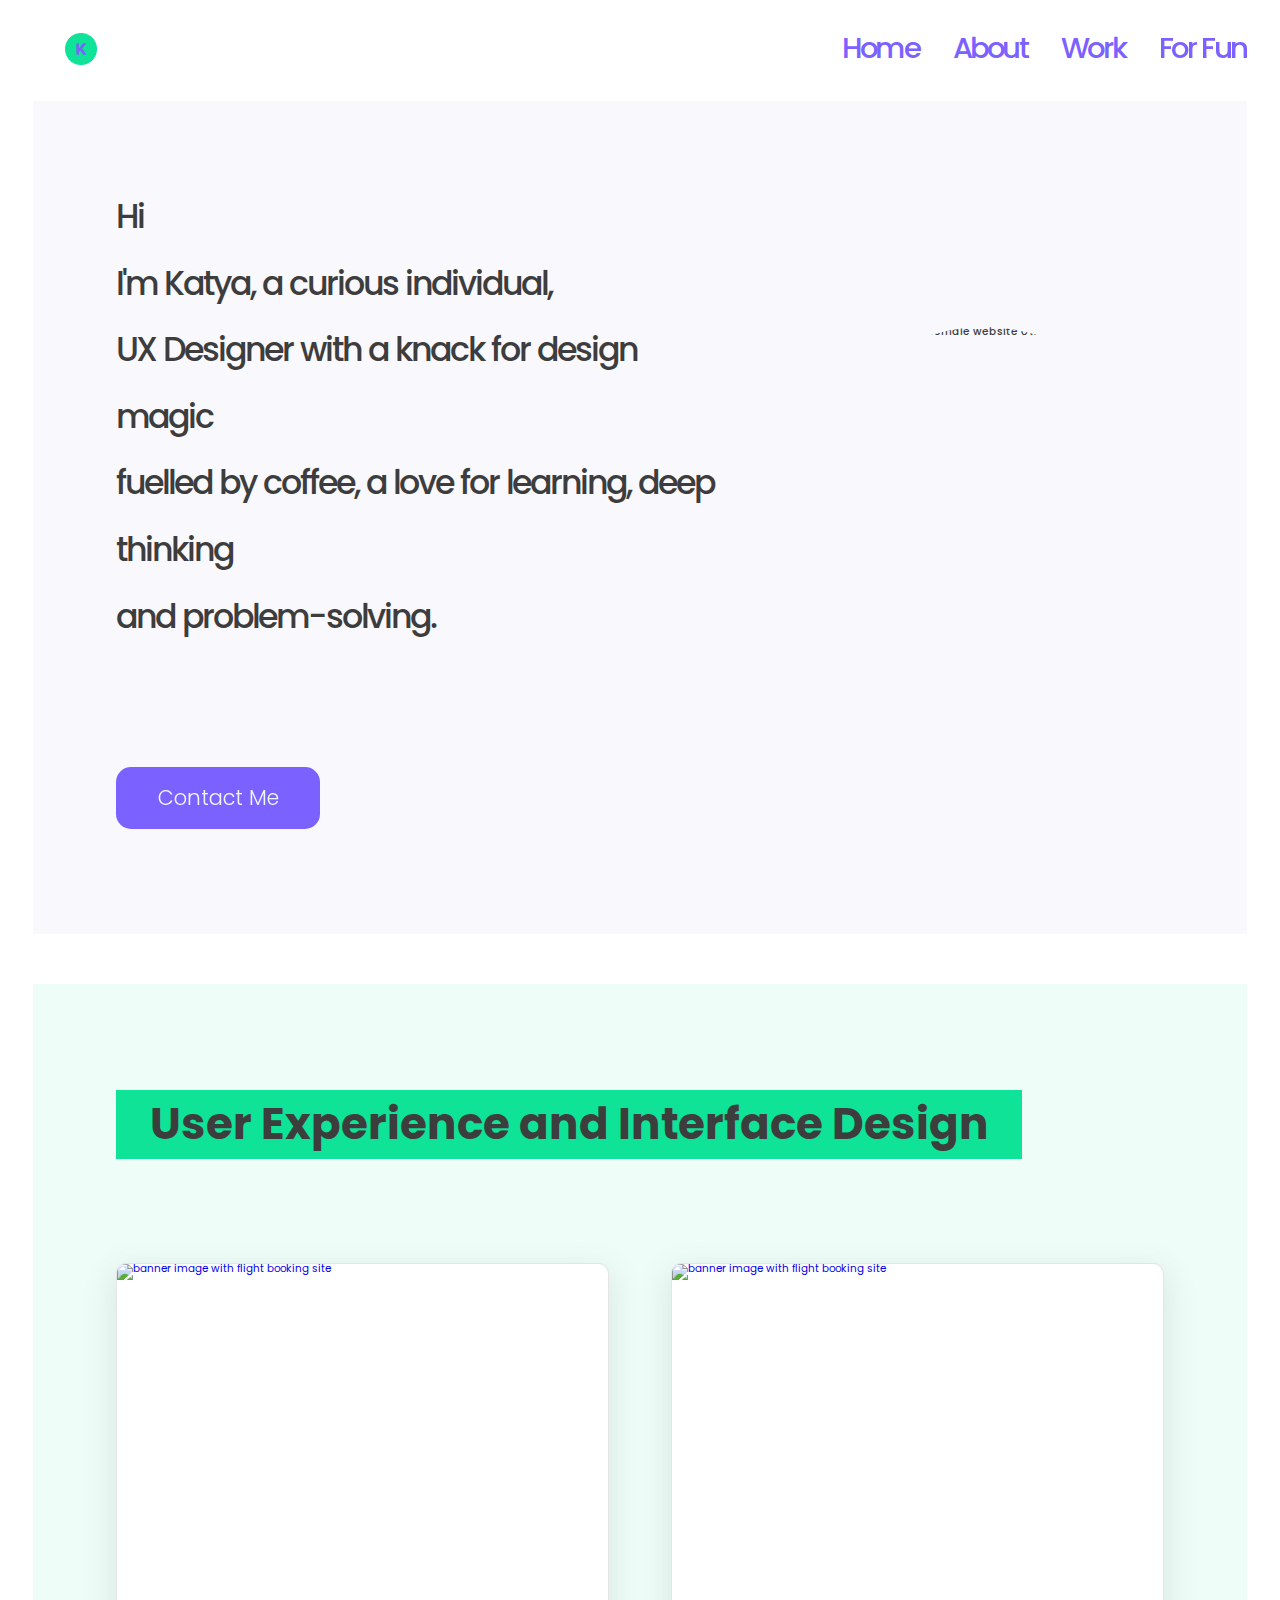
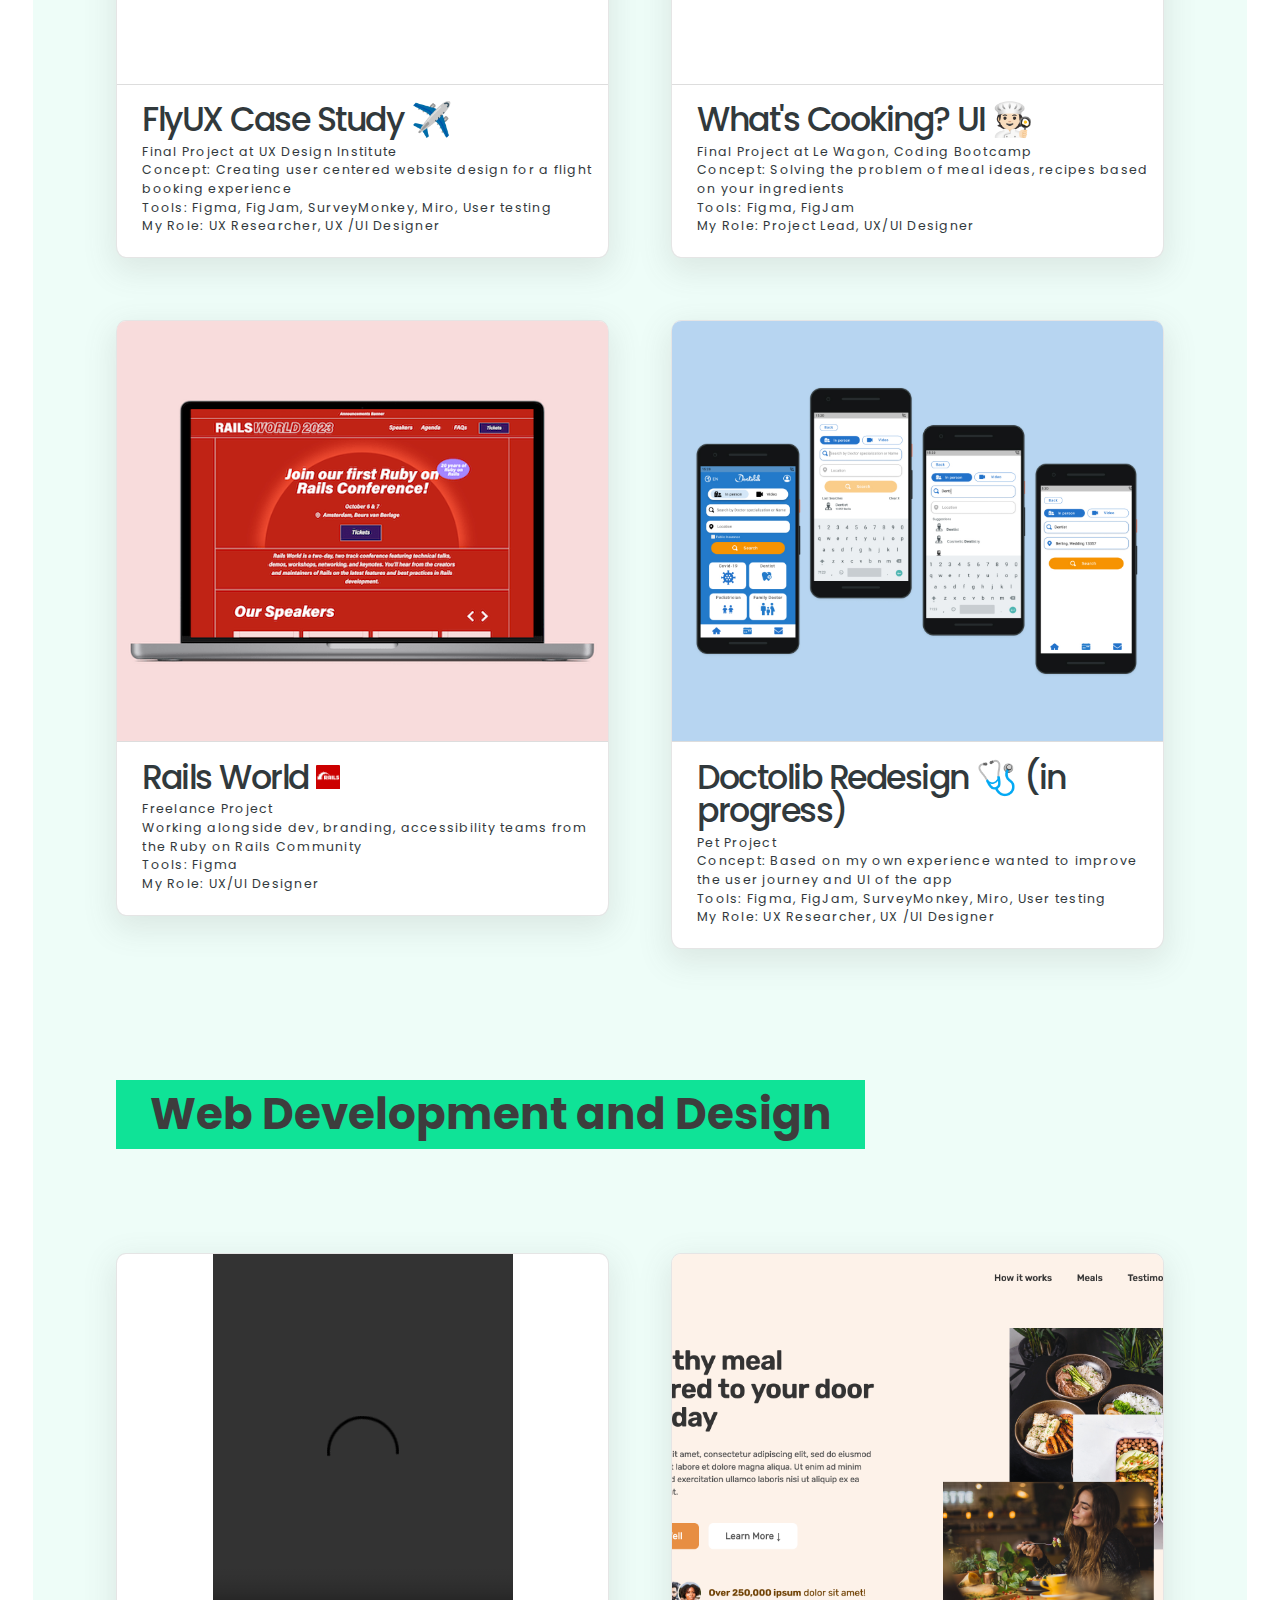
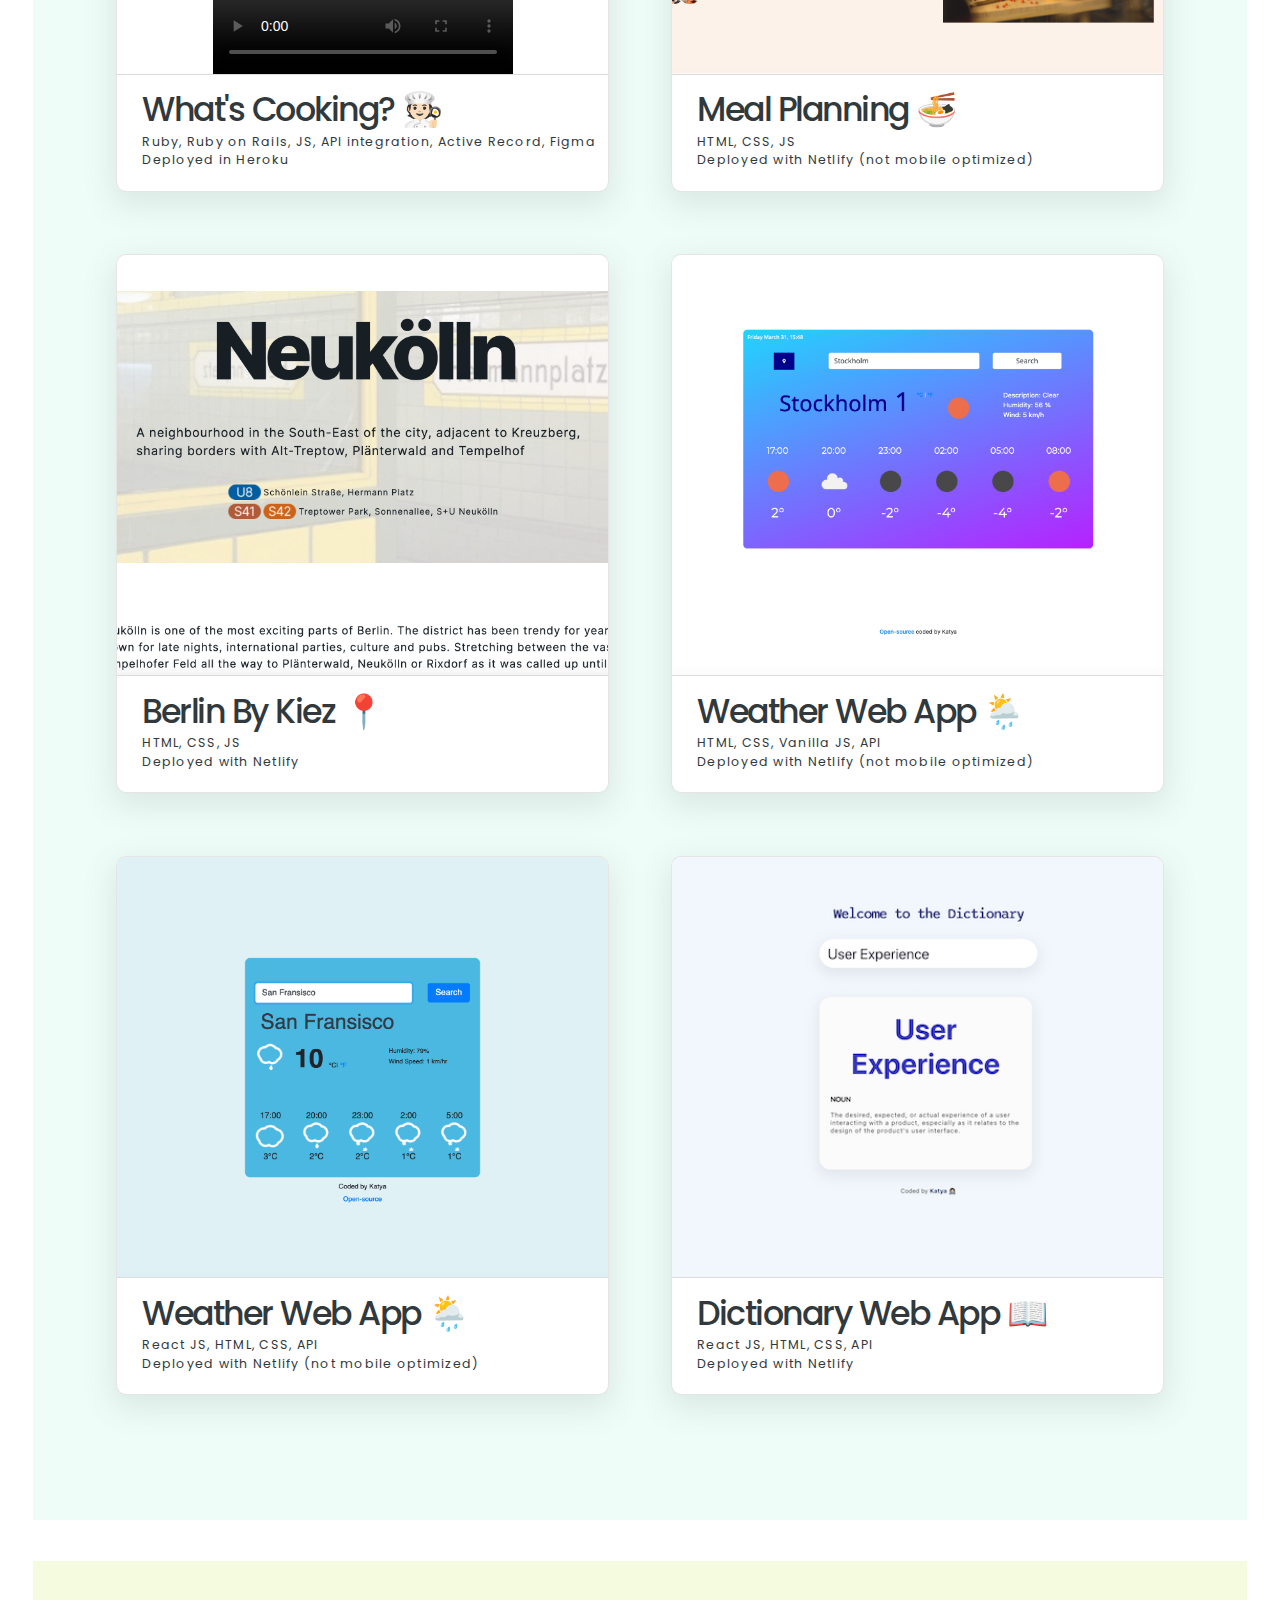
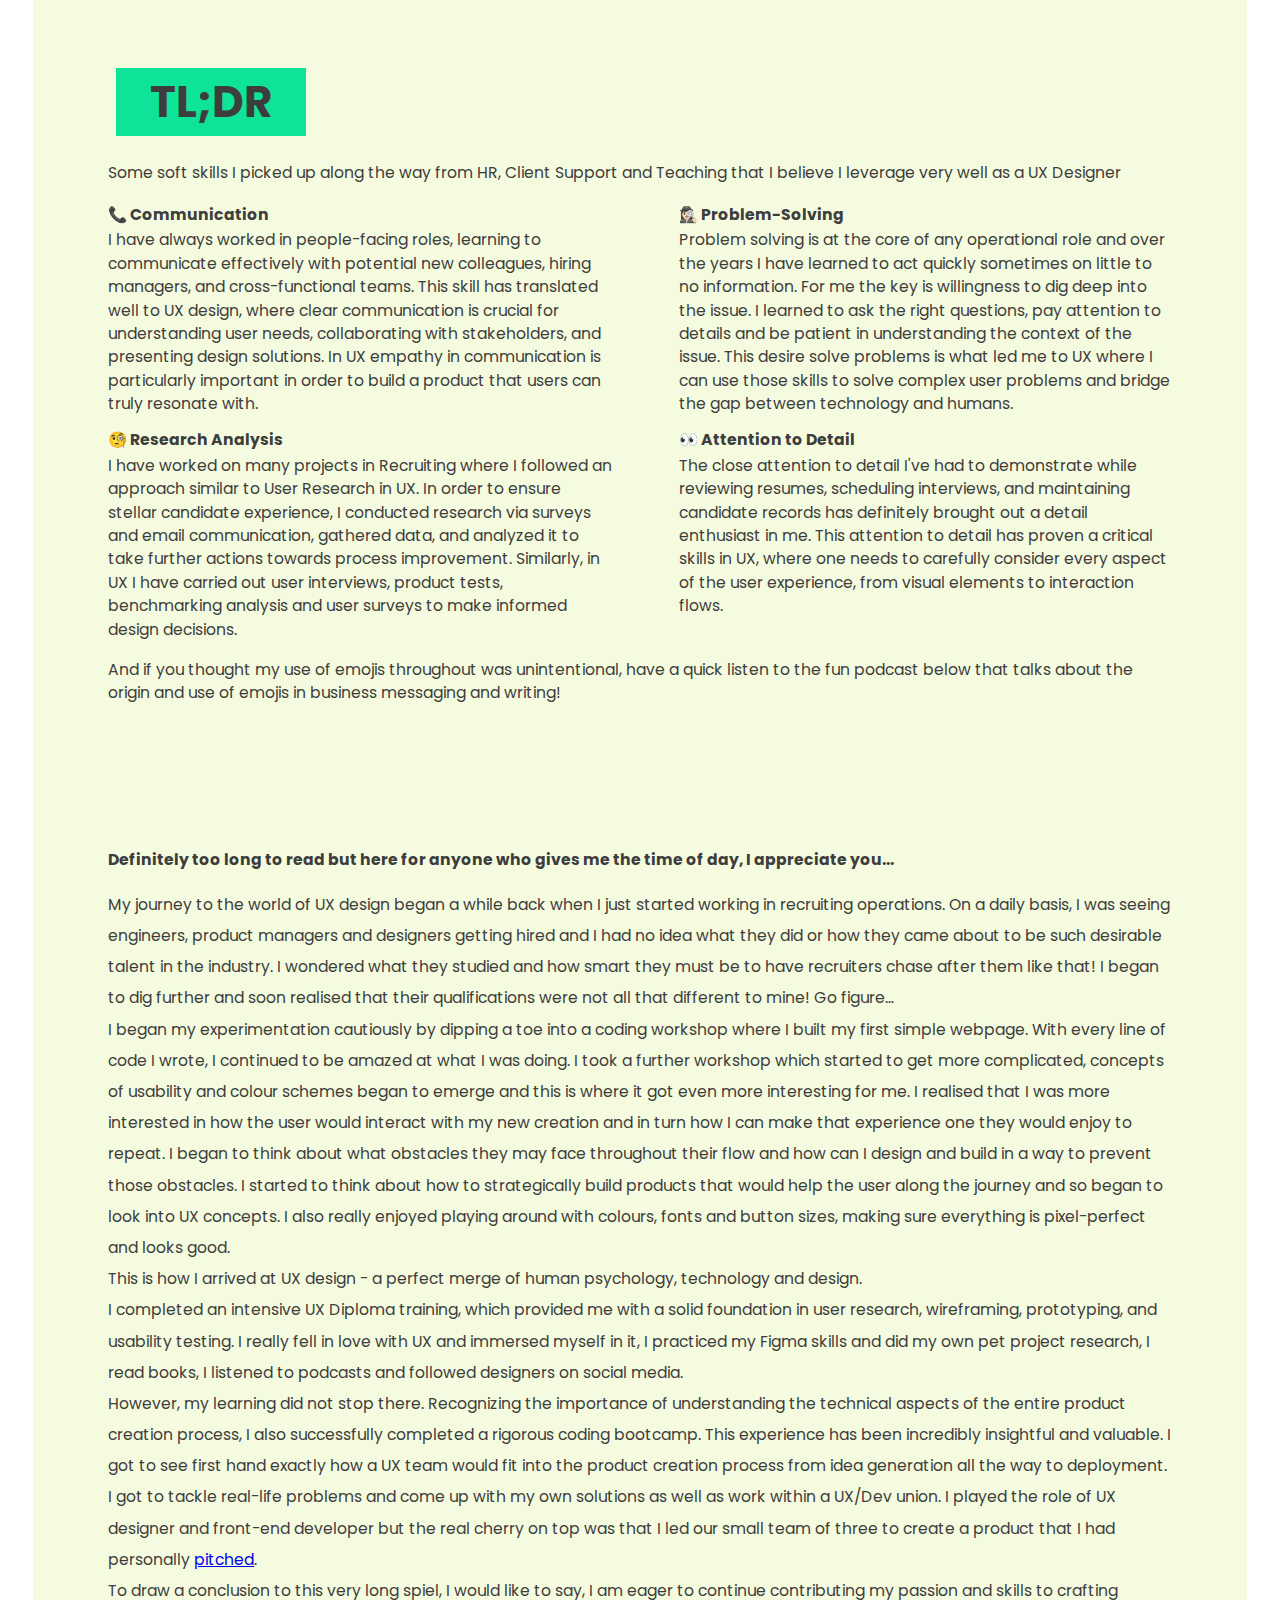
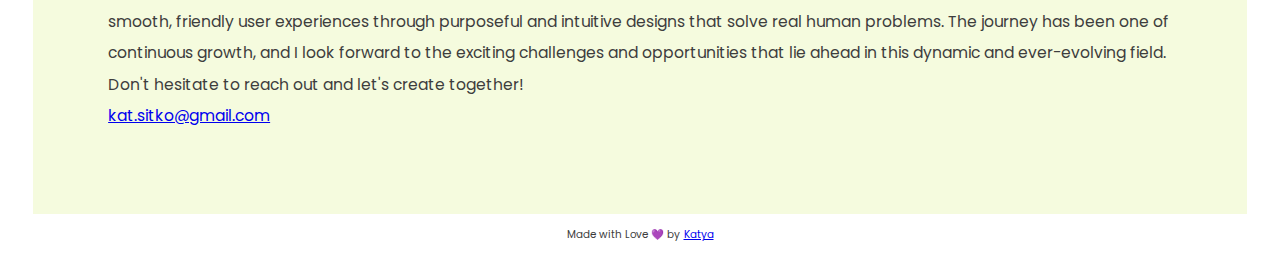
==== commit ef7fb76e: "changed headline" ====
--- a/index.html
+++ b/index.html
@@ -39,8 +39,8 @@
           <p class="intro-text">
             Hi <i class="fa-regular fa-hand fa-shake"></i>
             <br />
-            I'm Katya, a curious individual,<br />UX Designer who likes to dive deep into problems, <br/>in aim to bridge the gap between technology and users,<br />
-            passionate learner.
+            I'm Katya, a curious individual,<br />UX Designer with a knack for design magic <br/>fuelled by coffee, a love for learning, deep thinking<br />
+            and problem-solving.
             <span class="social-media">
               <a
               href="https://dribbble.com/kat_sitko"
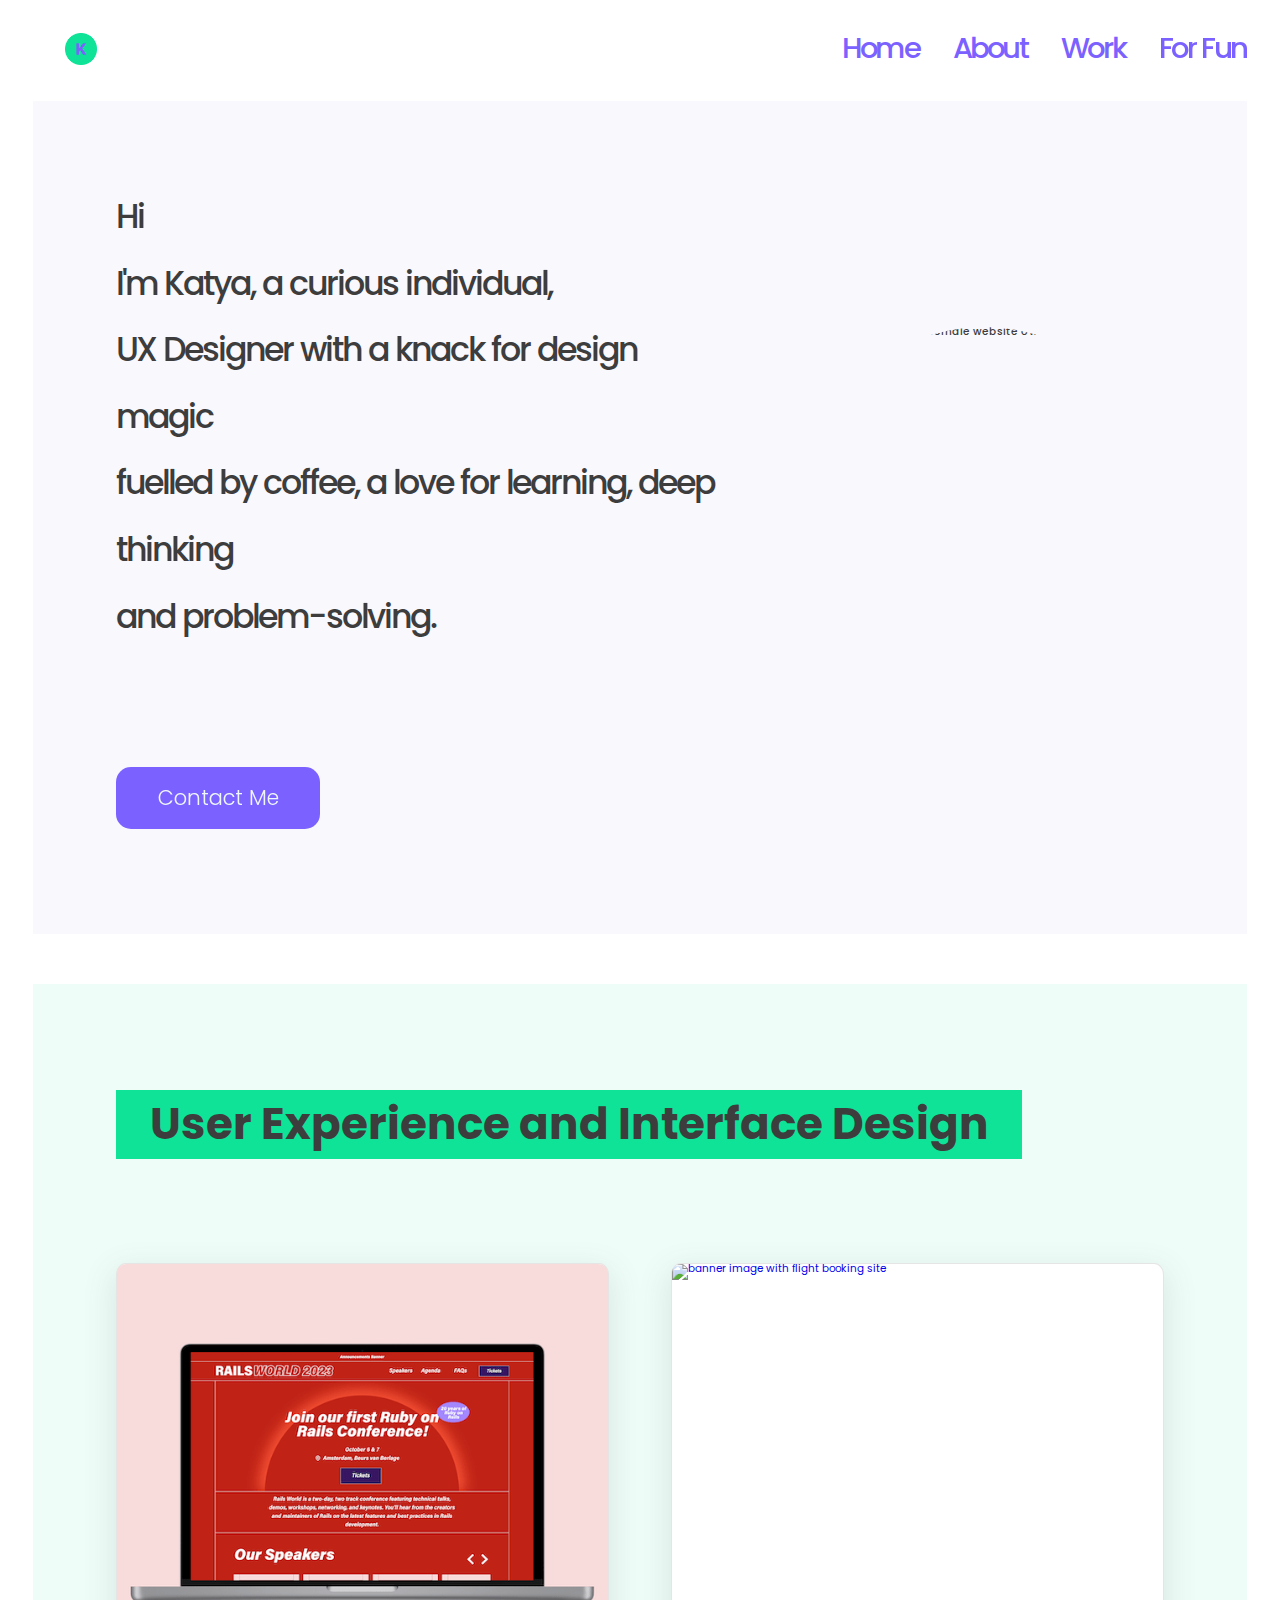
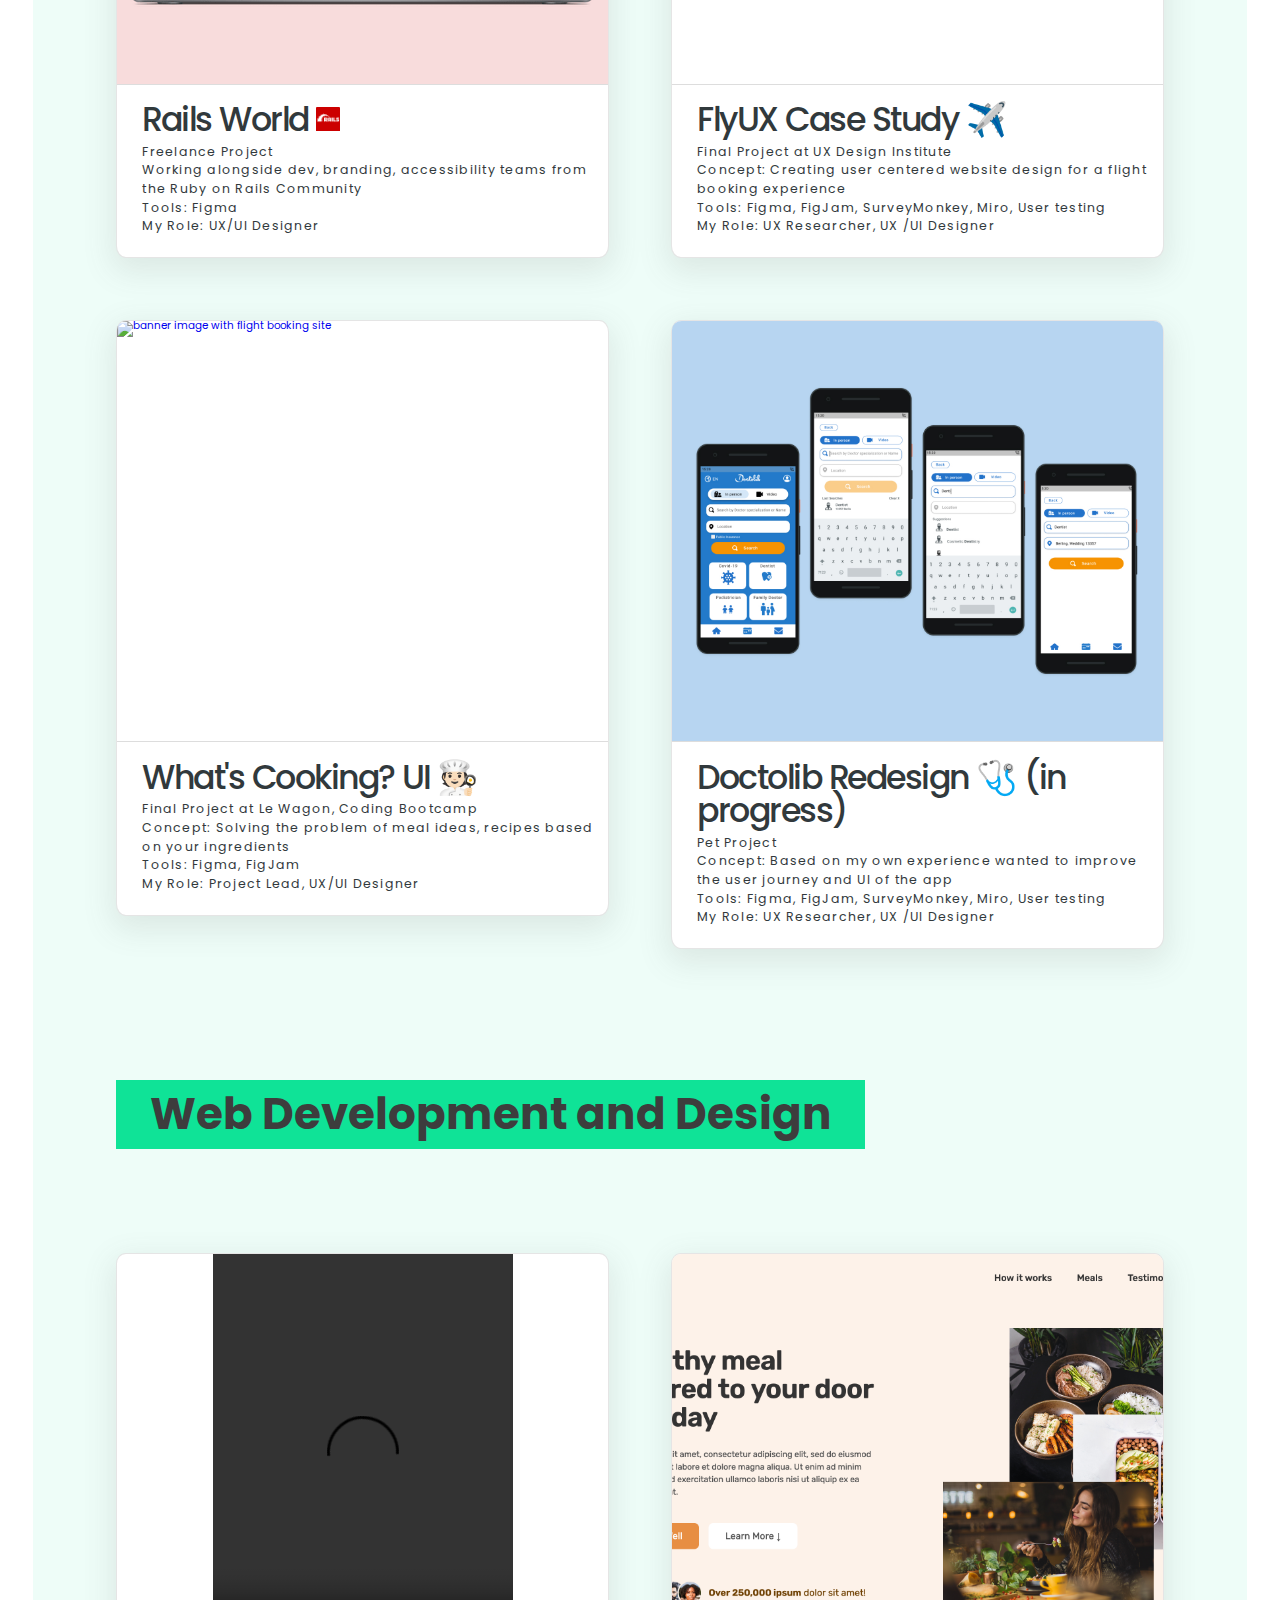
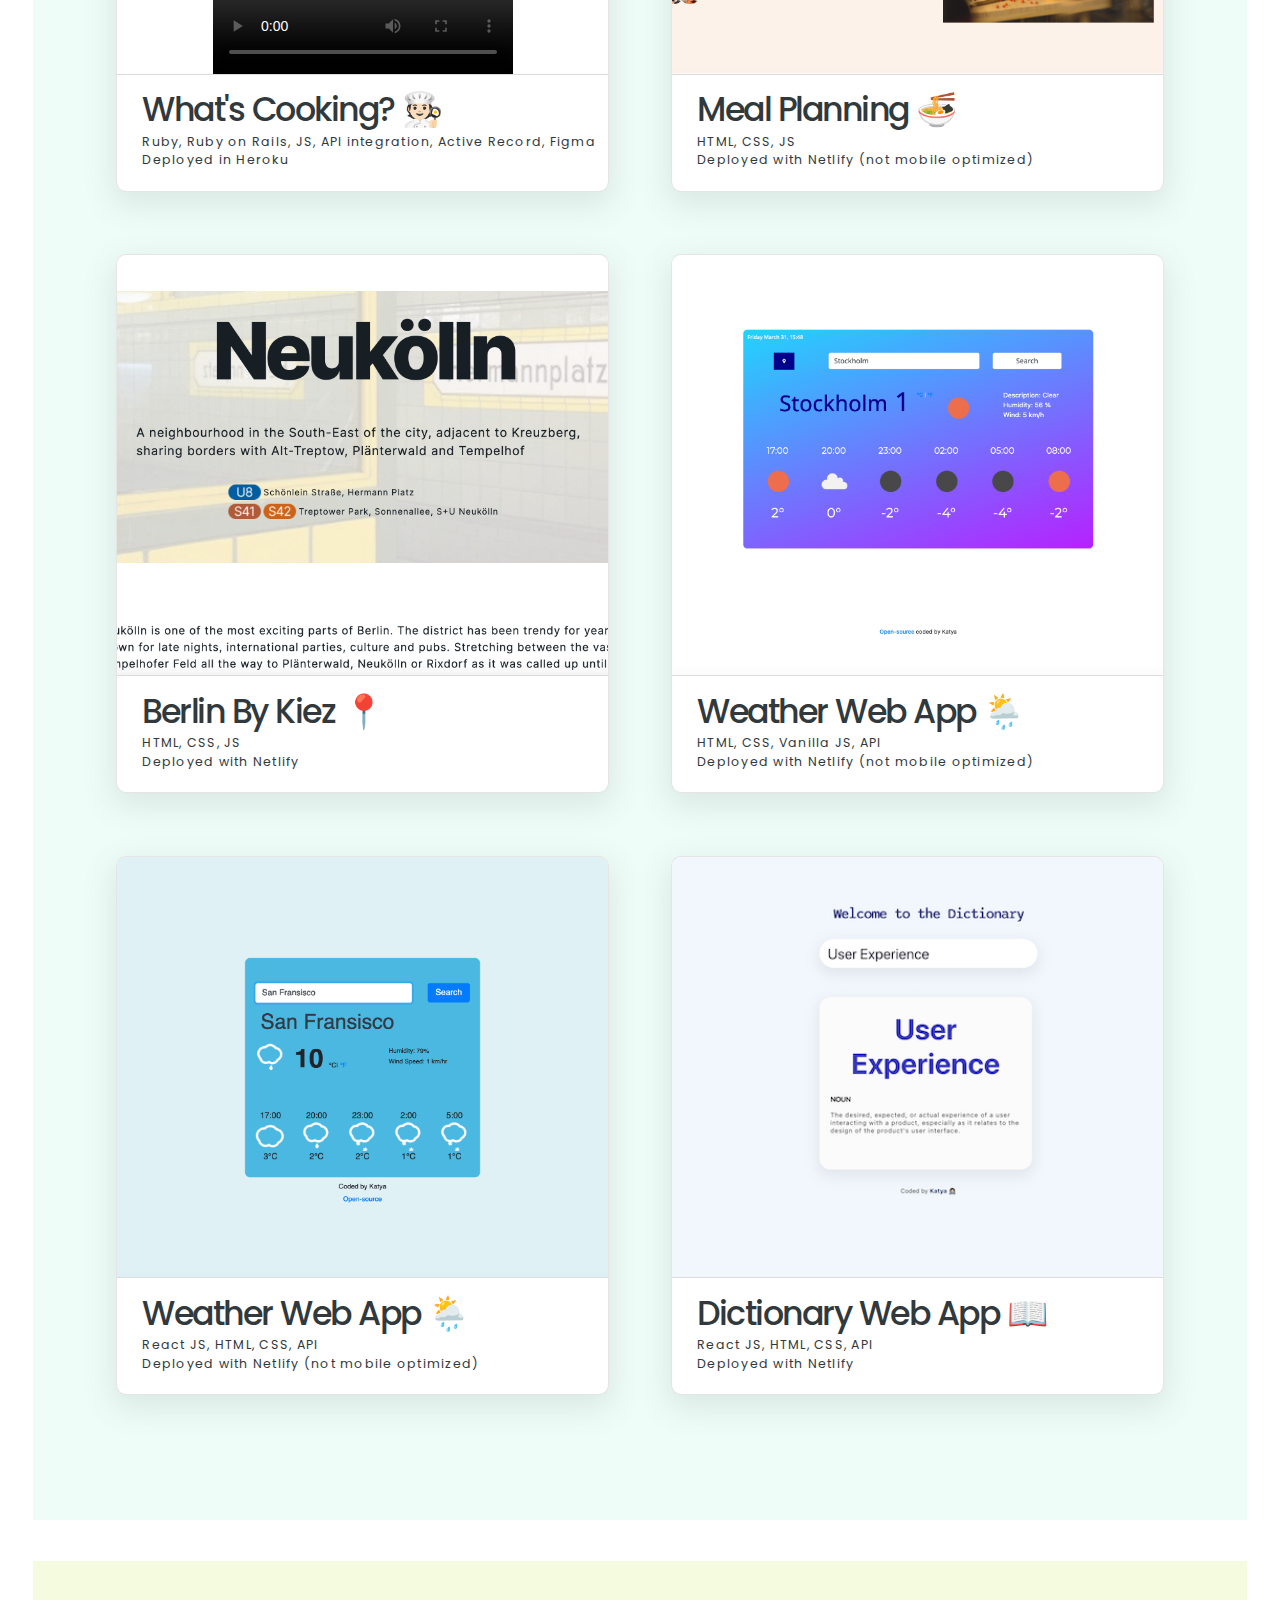
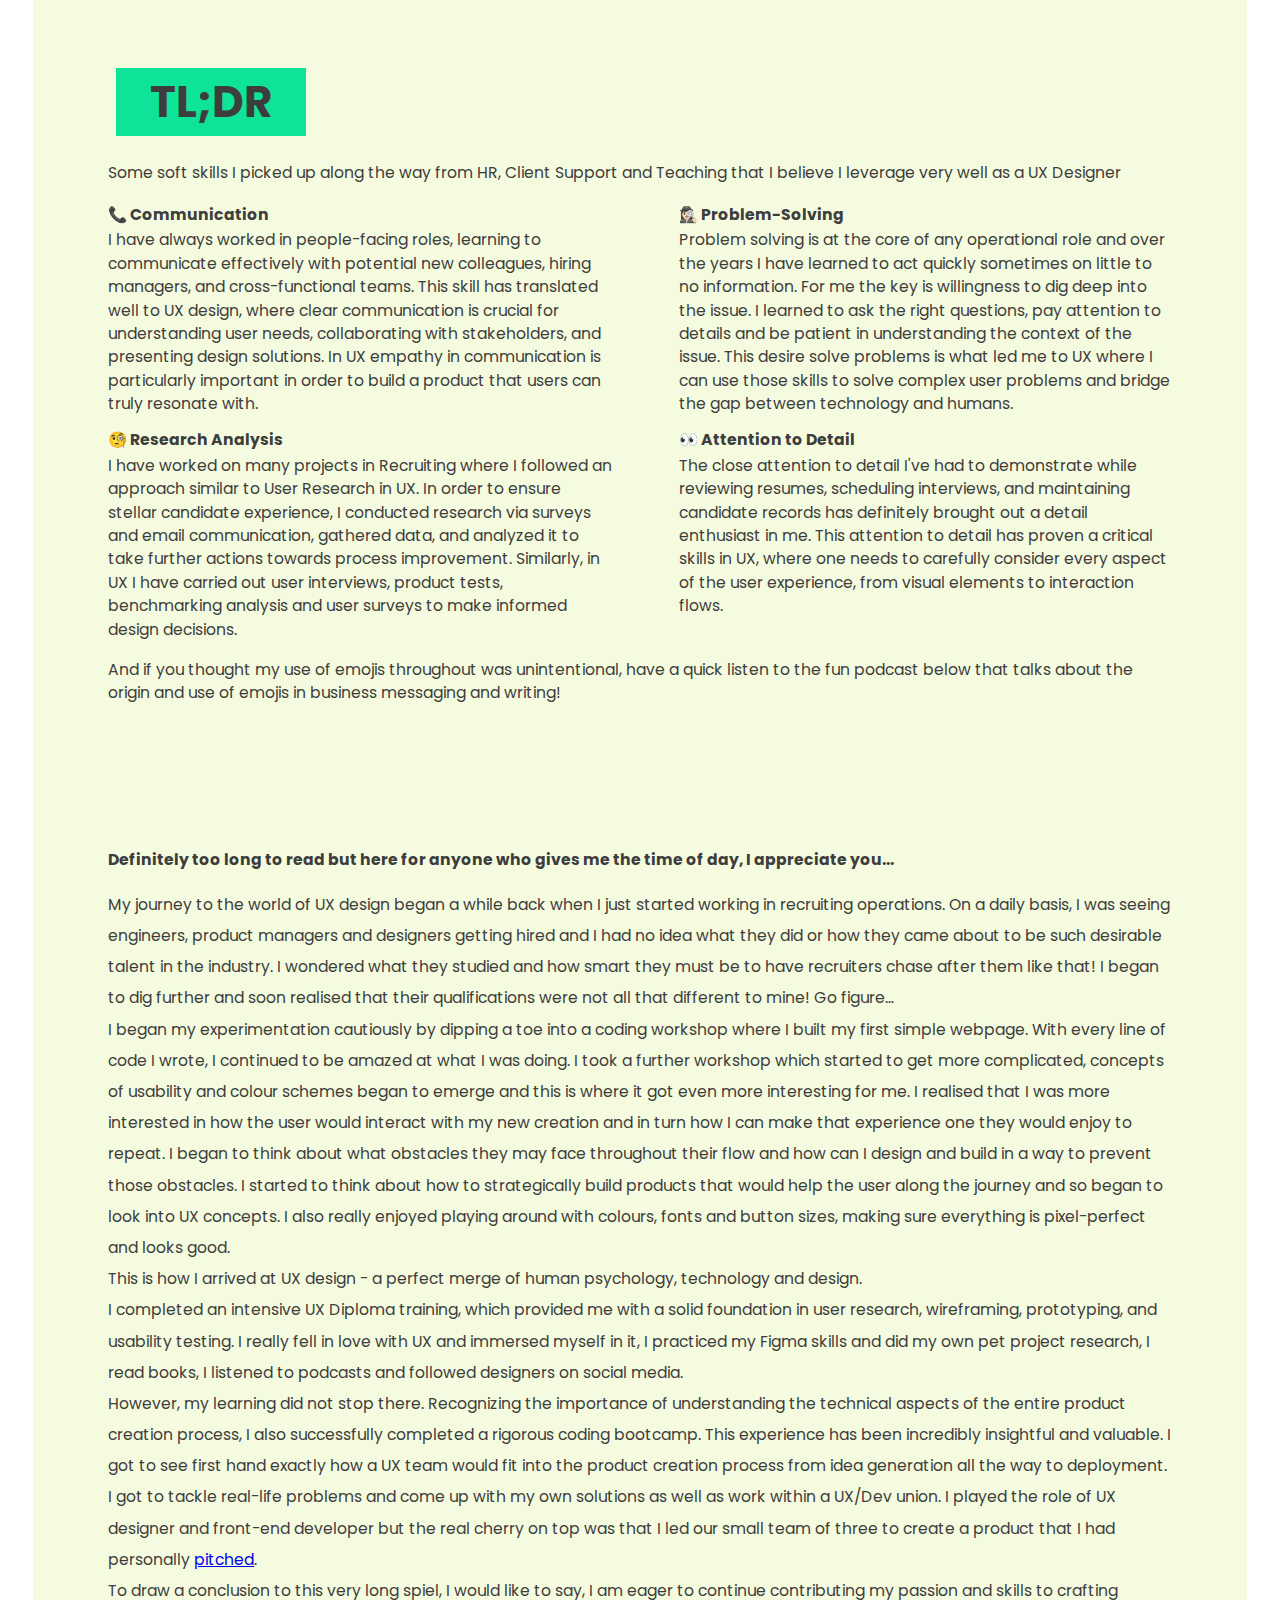
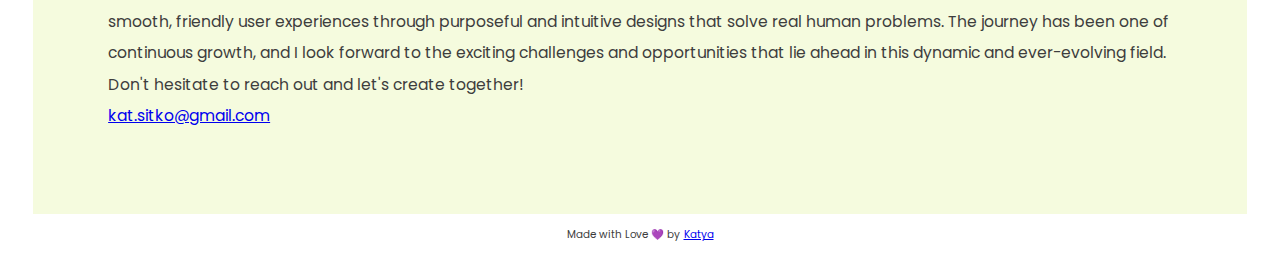
==== commit a62688dc: "fixed card placement on the page" ====
--- a/index.html
+++ b/index.html
@@ -83,8 +83,28 @@
         <!-- <h1>Projects I have worked on</h1> -->
         <h1>User Experience and Interface Design</h1>
         <div class="cards" style="margin-bottom: 6.4rem">
+
+          <a href="https://rubyonrails.org/world" target="blank">
+            <div class="card">
+              <img
+                src="/images/project_imgs/15.png"
+                alt="banner image with flight booking site"
+              />
+              <div class="card-text">
+                <h2>Rails World <img src="/images/project_imgs/ruby.png"
+                  style="width:24px; height:24px"/> </h2>
+                <p>Freelance Project <br/>
+                  Working alongside dev, branding, accessibility teams from the Ruby on Rails Community
+                    <br/>
+                  Tools: Figma
+                  <br/>My Role: UX/UI Designer
+                </p>
+              </div>
+            </div>
+          </a>
+
           <a
-            href="https://www.figma.com/proto/WQDcLEz26XTEDhNYeL4uaT/Case-Study---FlyUx?type=design&node-id=1-1185&scaling=scale-down&page-id=0%3A1&starting-point-node-id=1%3A1185&mode=design"
+            href="/casestudy.pdf"
             target="blank"
           >
             <div class="card">
@@ -119,24 +139,6 @@
                 Concept: Solving the problem of meal ideas, recipes based on your ingredients <br/>
                 Tools: Figma, FigJam<br />
                My Role: Project Lead, UX/UI Designer<br/>
-              </p>
-            </div>
-          </div>
-        </a>
-        <a href="https://rubyonrails.org/world" target="blank">
-          <div class="card">
-            <img
-              src="/images/project_imgs/15.png"
-              alt="banner image with flight booking site"
-            />
-            <div class="card-text">
-              <h2>Rails World <img src="/images/project_imgs/ruby.png"
-                style="width:24px; height:24px"/> </h2>
-              <p>Freelance Project <br/>
-                Working alongside dev, branding, accessibility teams from the Ruby on Rails Community
-                  <br/>
-                Tools: Figma
-                <br/>My Role: UX/UI Designer
               </p>
             </div>
           </div>
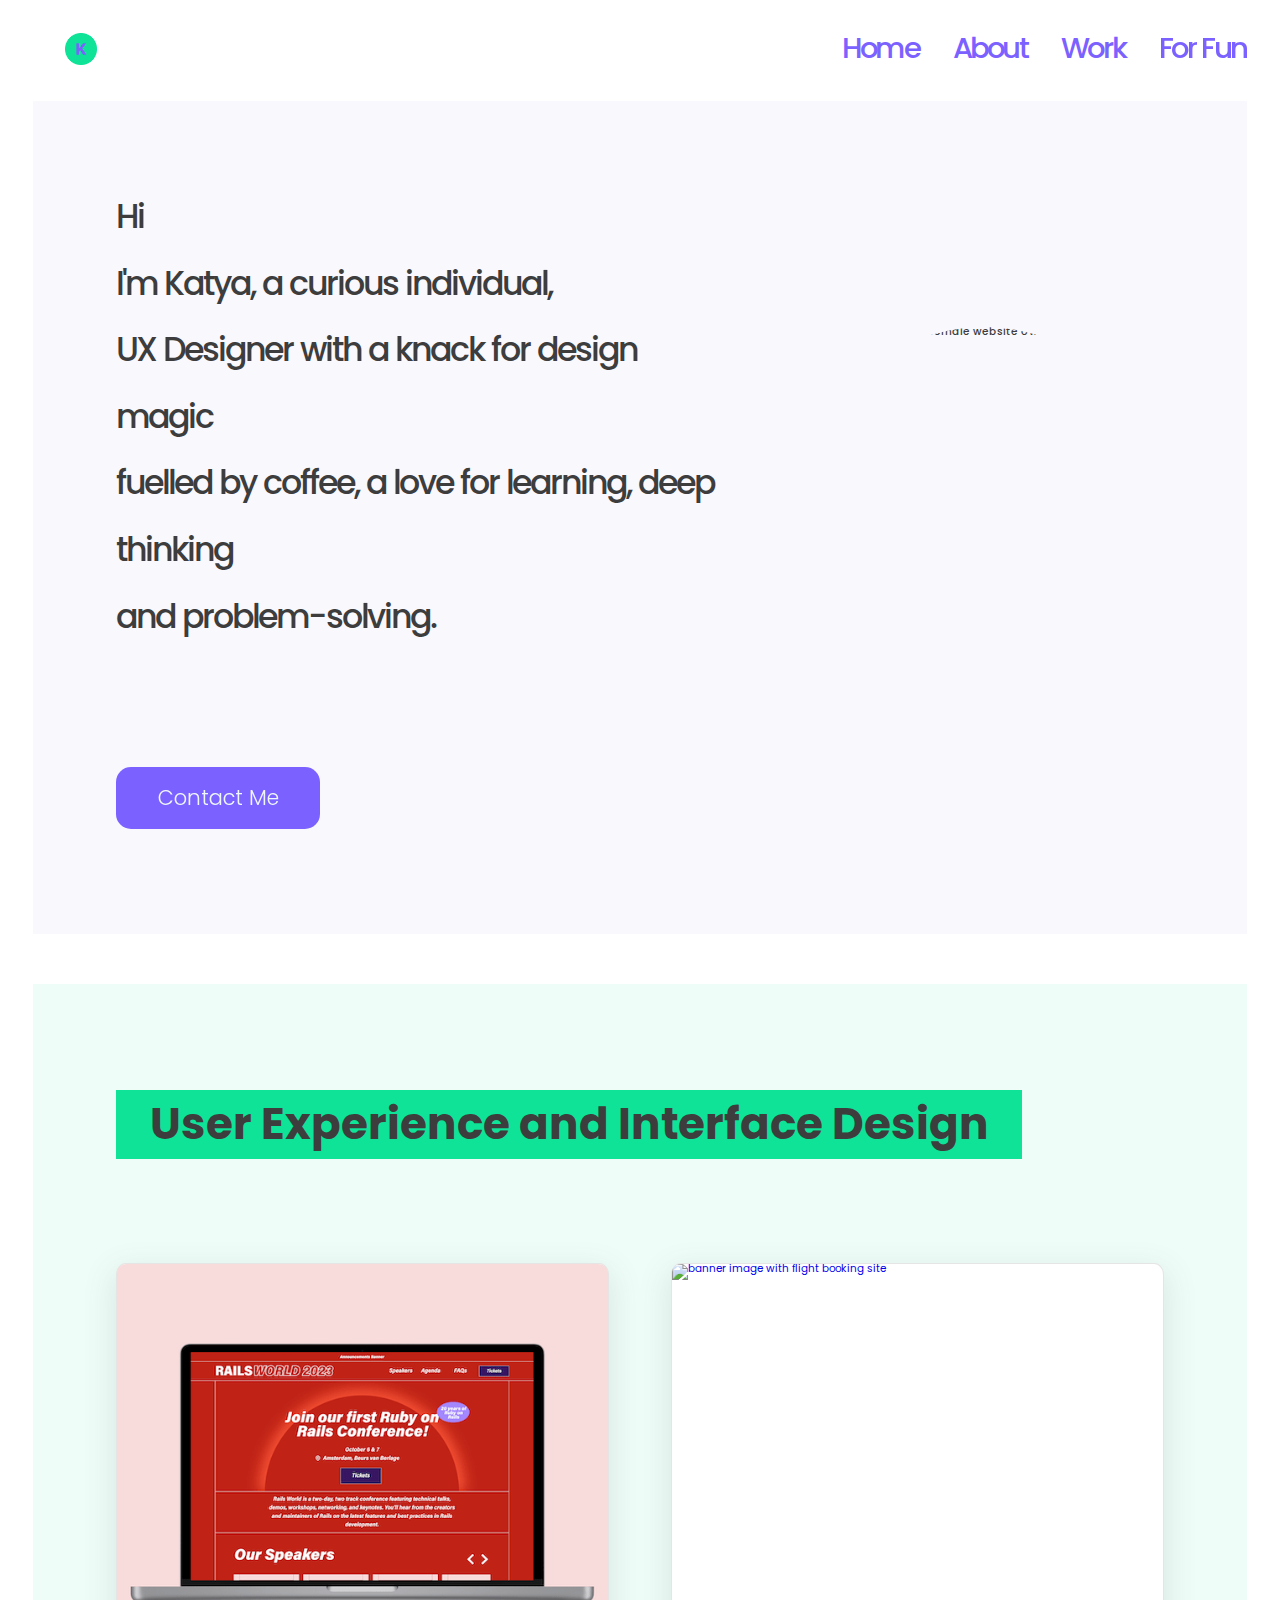
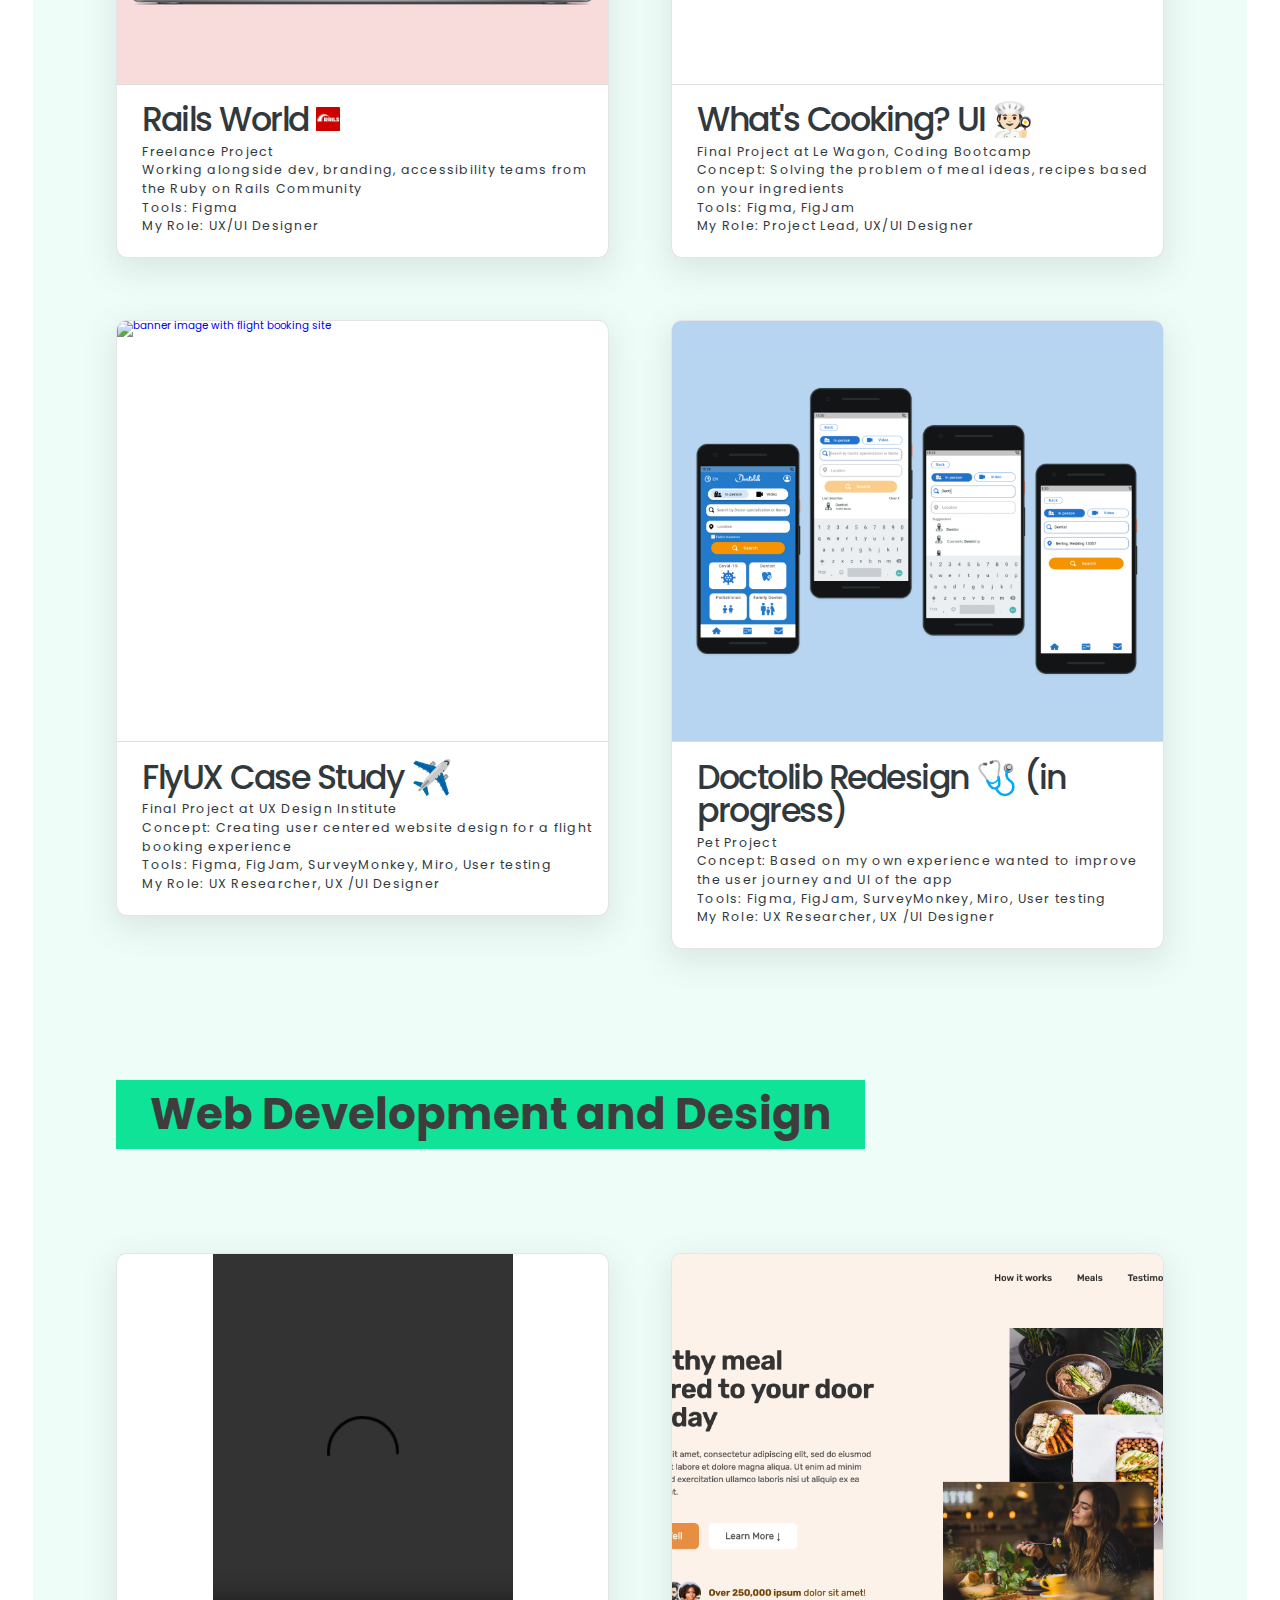
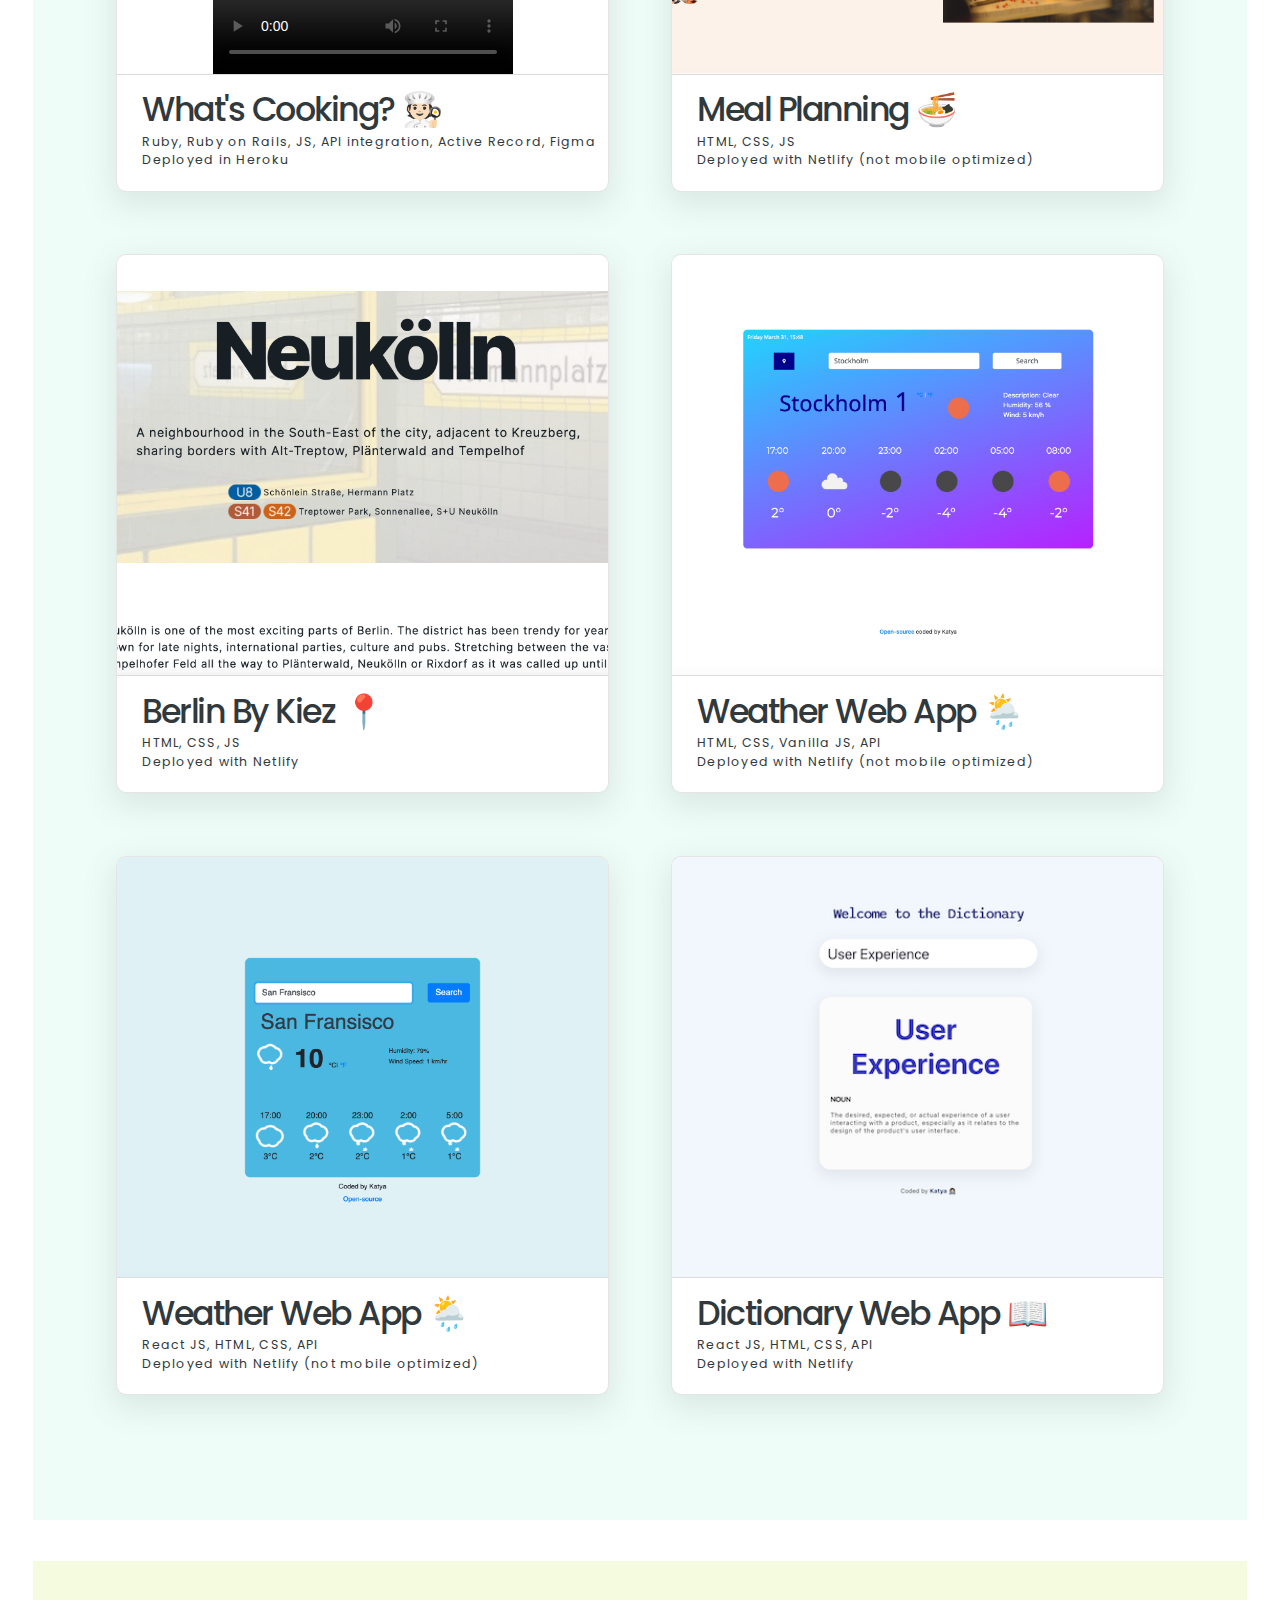
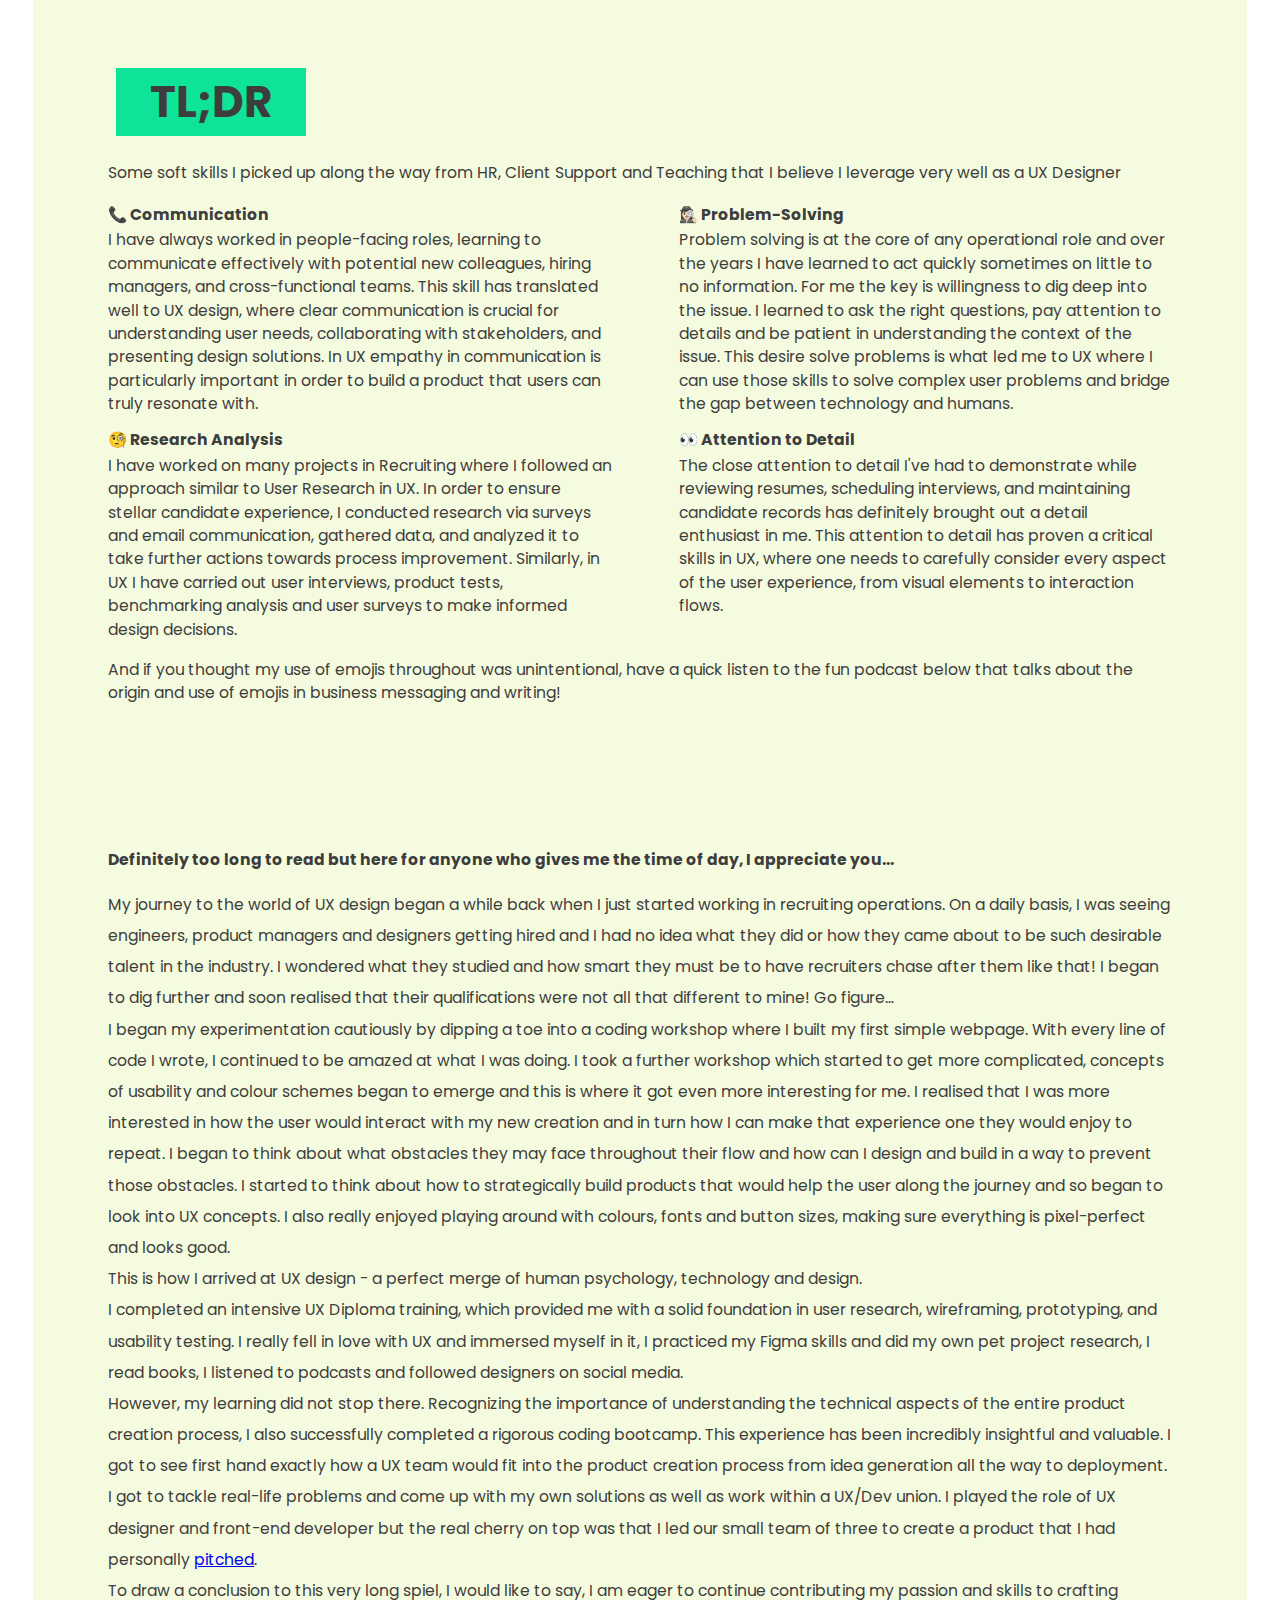
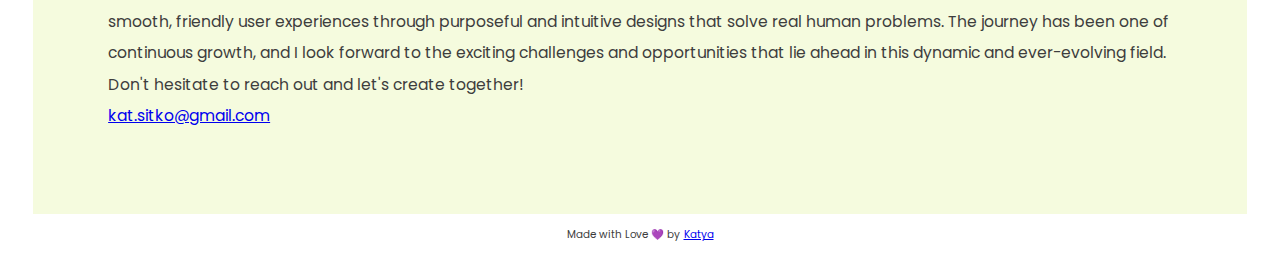
==== commit d726b39b: "fixed card placement on the page" ====
--- a/index.html
+++ b/index.html
@@ -102,27 +102,6 @@
               </div>
             </div>
           </a>
-
-          <a
-            href="/casestudy.pdf"
-            target="blank"
-          >
-            <div class="card">
-              <img
-                src="/images/project_imgs/16.png"
-                alt="banner image with flight booking site"
-              />
-              <div class="card-text">
-                <h2>FlyUX Case Study ✈️</h2>
-                <p>
-                 Final Project at UX Design Institute<br/>
-                  Concept: Creating user centered website design for a flight booking experience<br/>
-                  Tools: Figma, FigJam, SurveyMonkey, Miro, User testing
-                  <br/>My Role: UX Researcher, UX /UI Designer
-                </p>
-              </div>
-            </div>
-          </a>
           <a
           href="https://www.figma.com/proto/gIPRVAMt5XOAXwK0dCaphB/What's-Cooking%3F?type=design&node-id=20-920&scaling=scale-down&page-id=18%3A260&starting-point-node-id=20%3A920&mode=design"
           target="blank"
@@ -143,6 +122,27 @@
             </div>
           </div>
         </a>
+          <a
+            href="/casestudy.pdf"
+            target="blank"
+          >
+            <div class="card">
+              <img
+                src="/images/project_imgs/16.png"
+                alt="banner image with flight booking site"
+              />
+              <div class="card-text">
+                <h2>FlyUX Case Study ✈️</h2>
+                <p>
+                 Final Project at UX Design Institute<br/>
+                  Concept: Creating user centered website design for a flight booking experience<br/>
+                  Tools: Figma, FigJam, SurveyMonkey, Miro, User testing
+                  <br/>My Role: UX Researcher, UX /UI Designer
+                </p>
+              </div>
+            </div>
+          </a>
+
           <a href="https://www.figma.com/proto/WvnAJC9pKJsHAyOvLWuctD/Doctolib%2C-Redesign?type=design&node-id=91-127&scaling=scale-down&page-id=91%3A126&starting-point-node-id=91%3A127&show-proto-sidebar=1&mode=design&t=6l6jX44JyK9ul95n-1" target="blank">
             <div class="card">
               <img
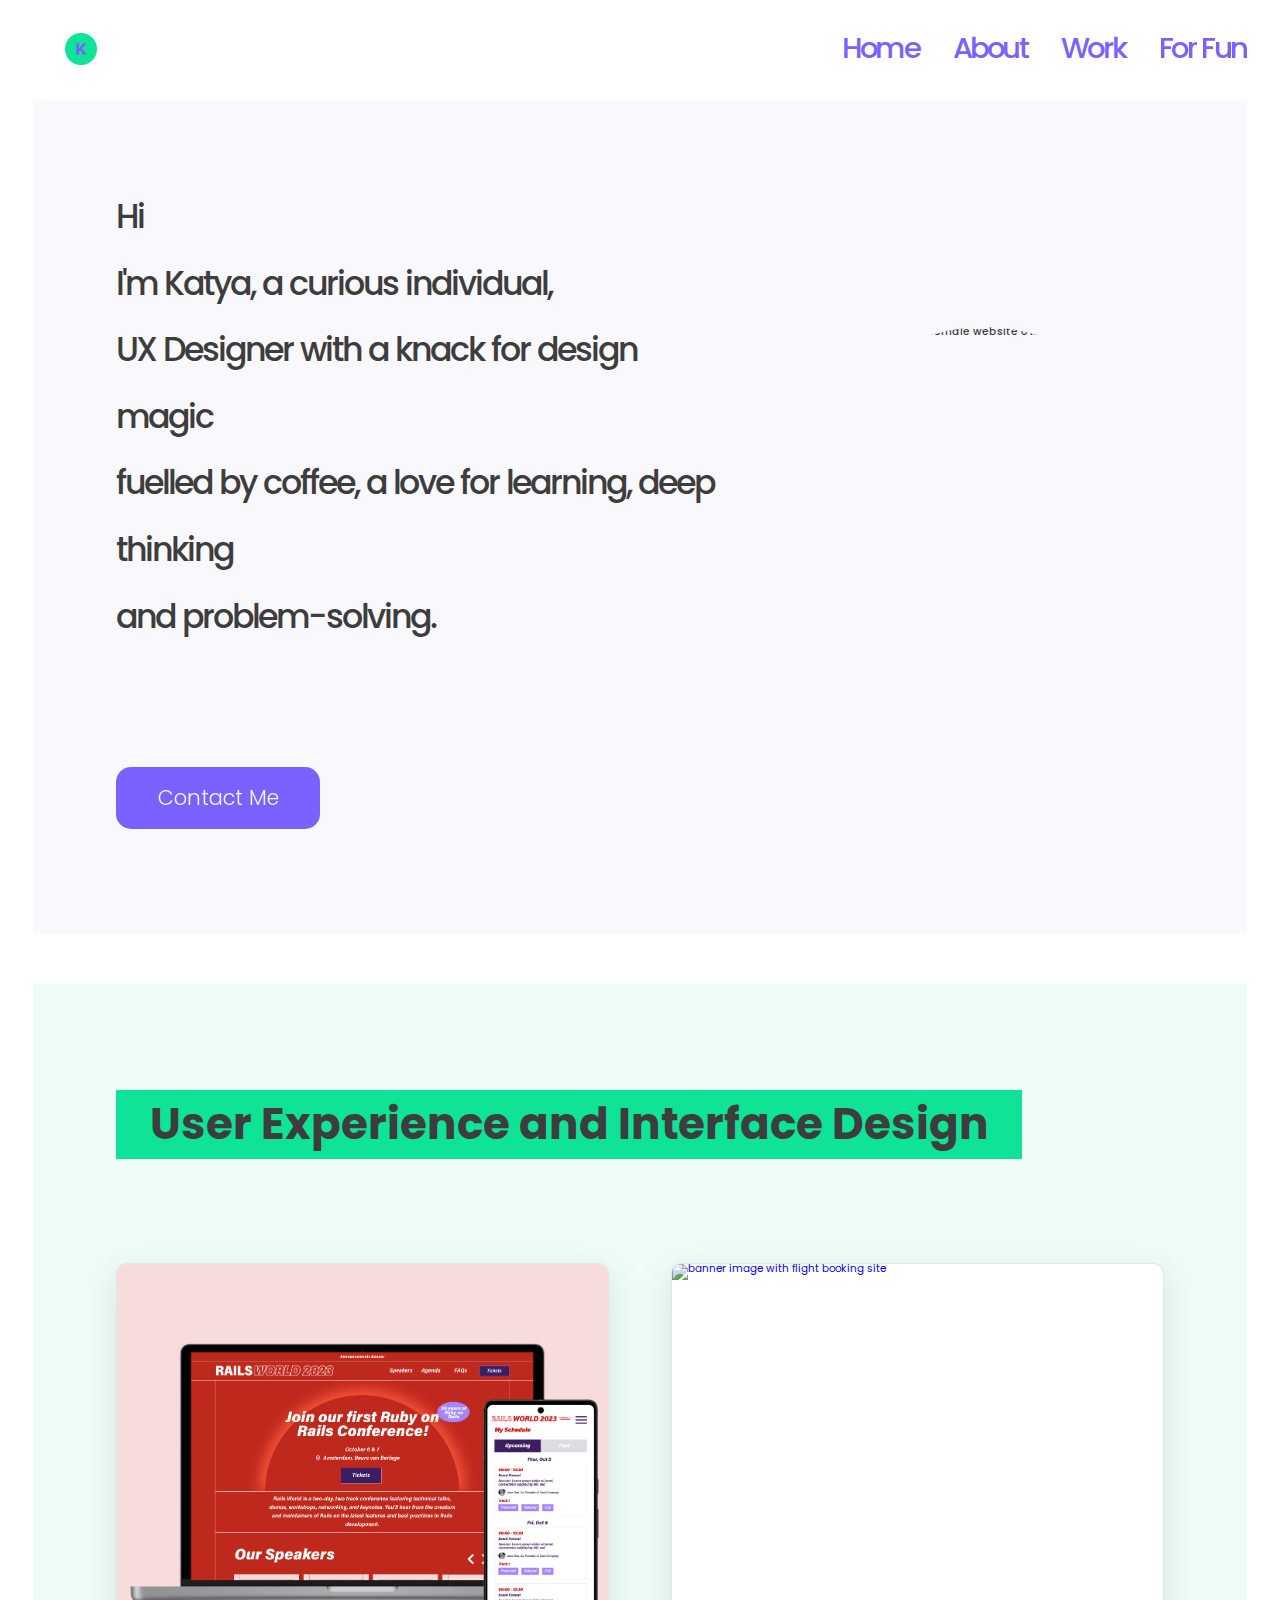
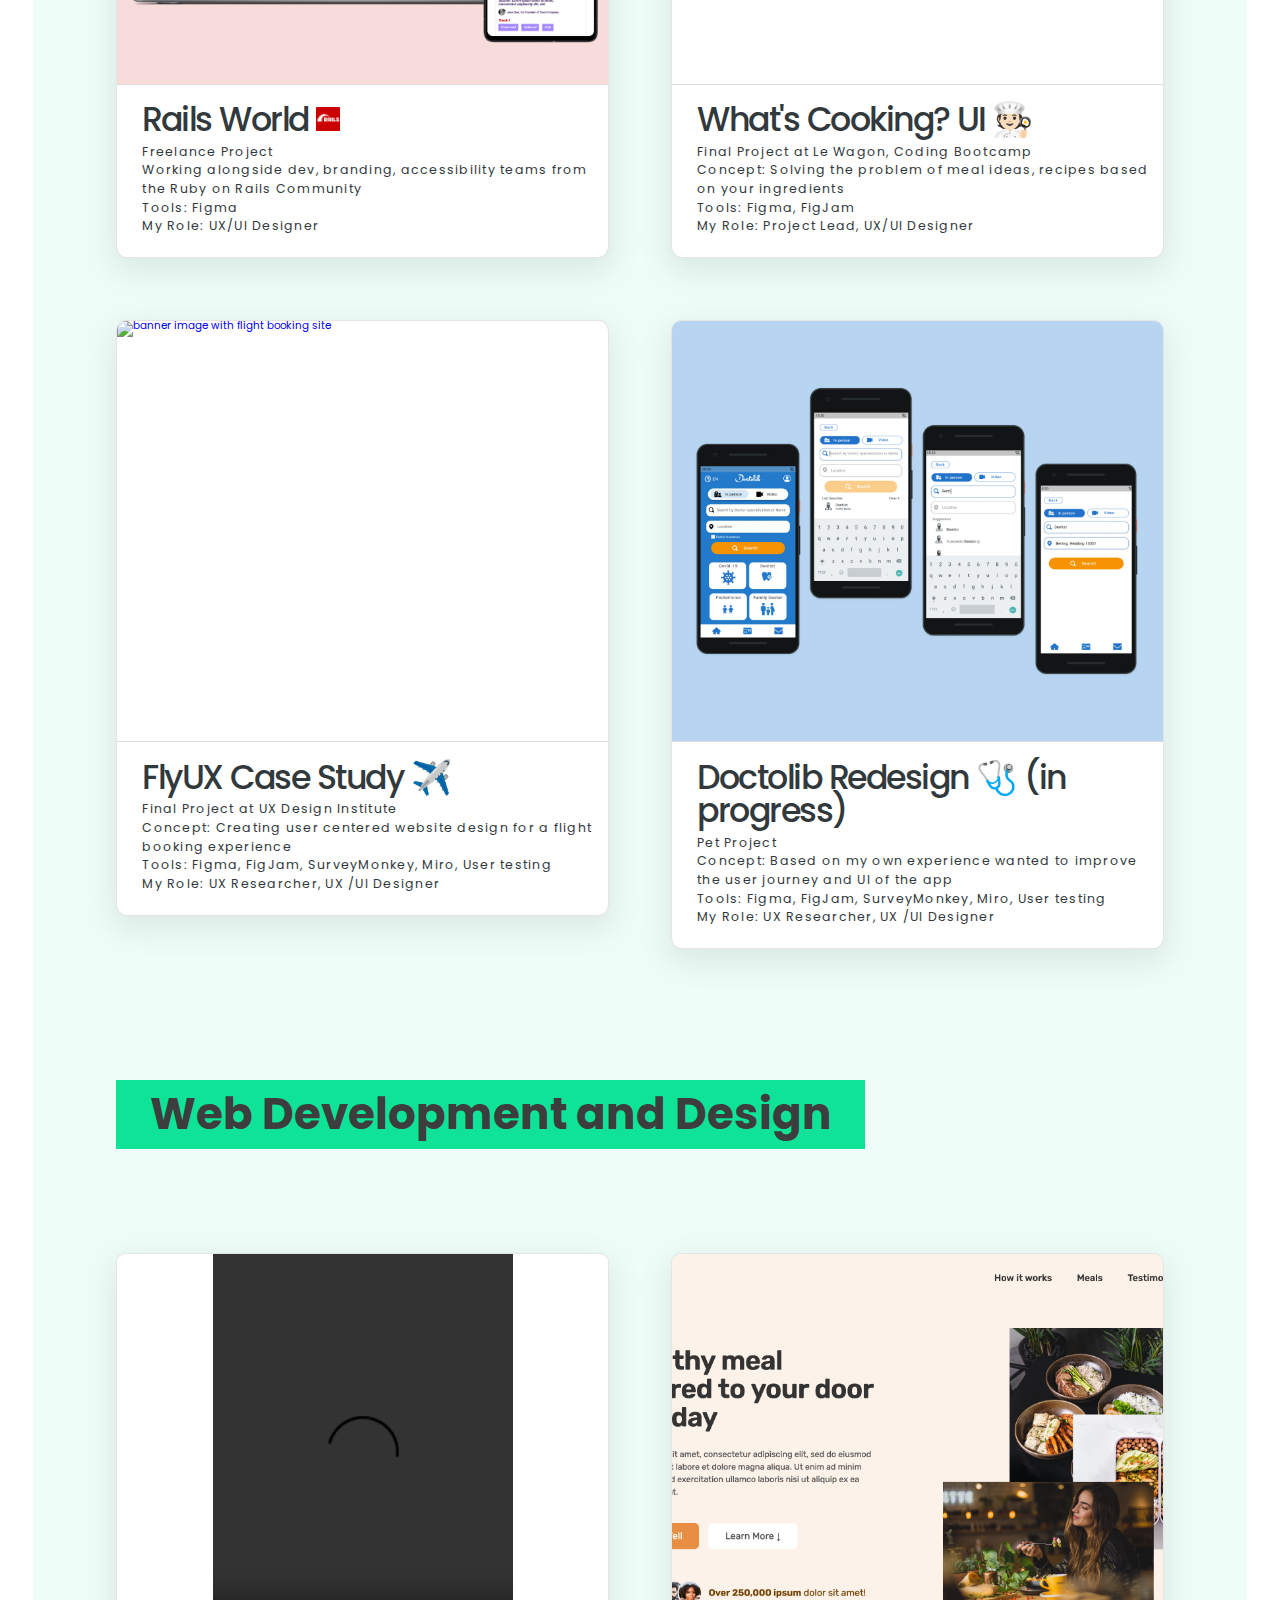
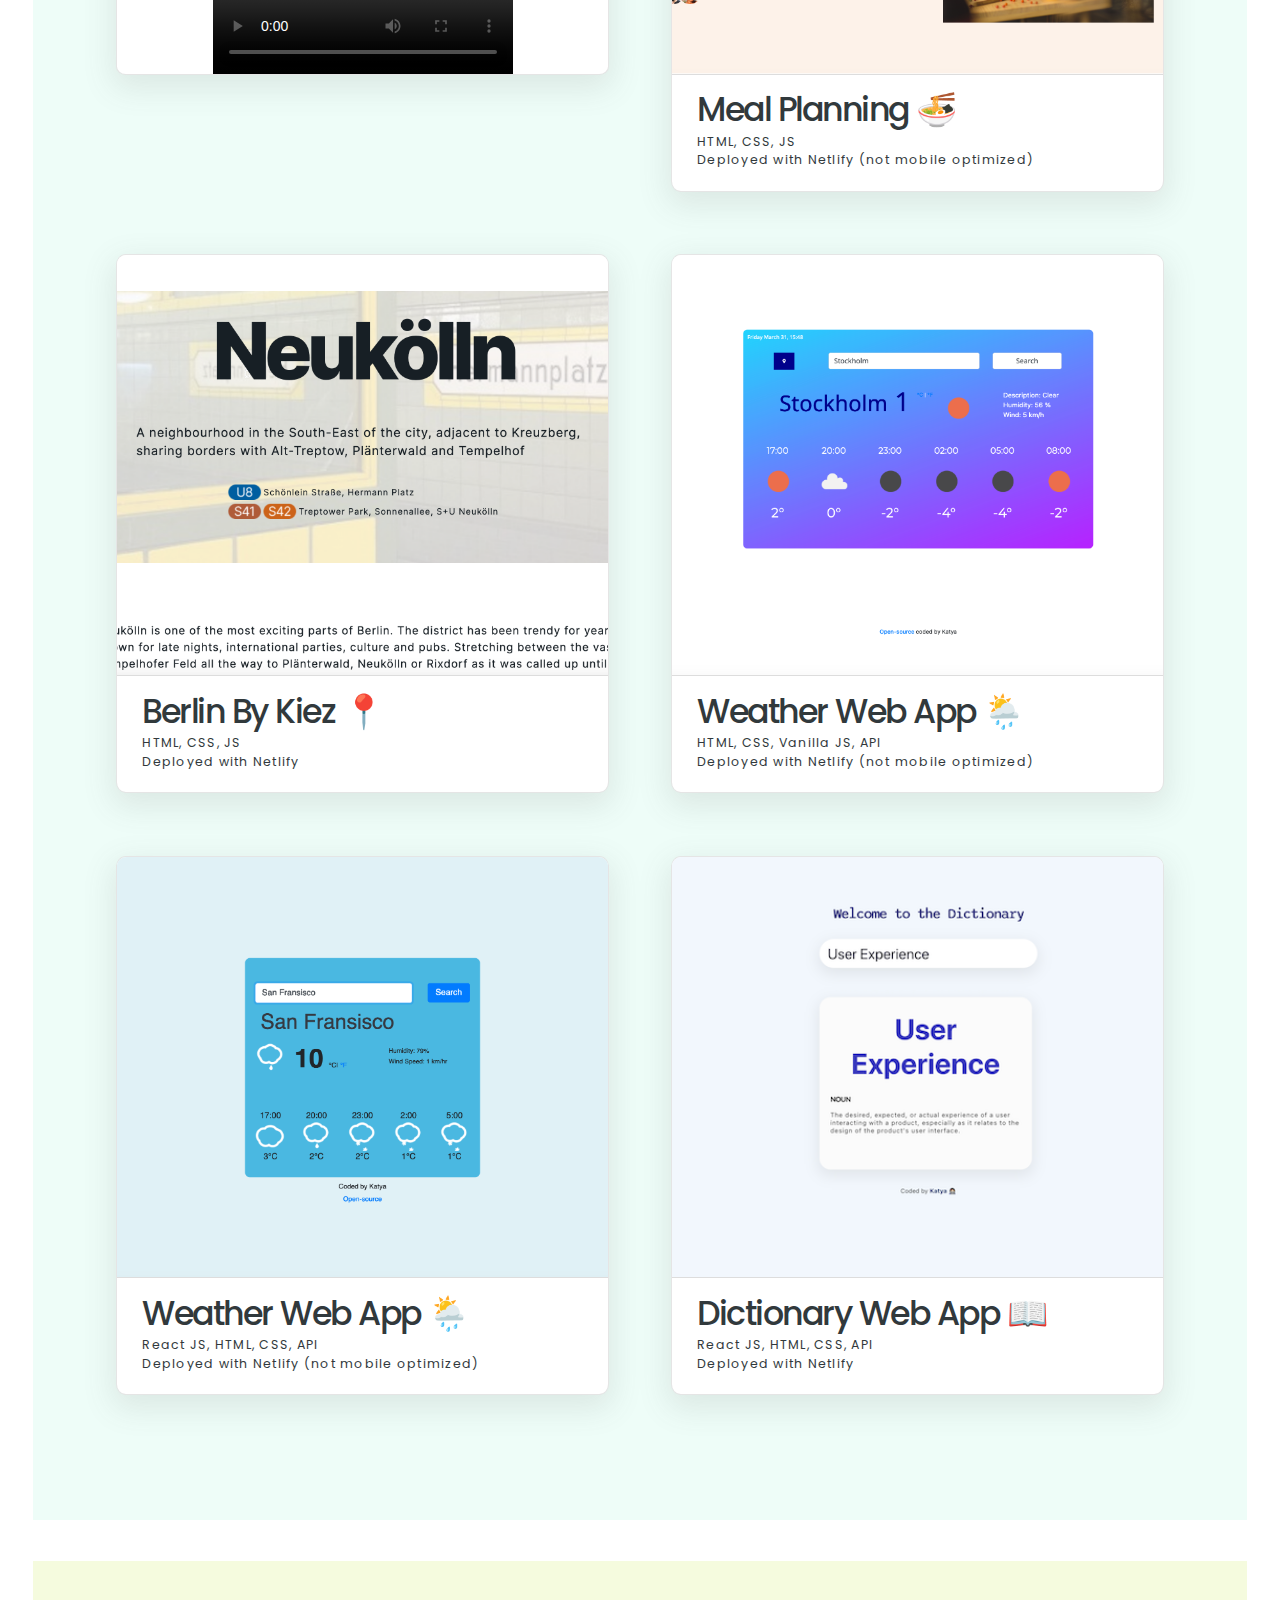
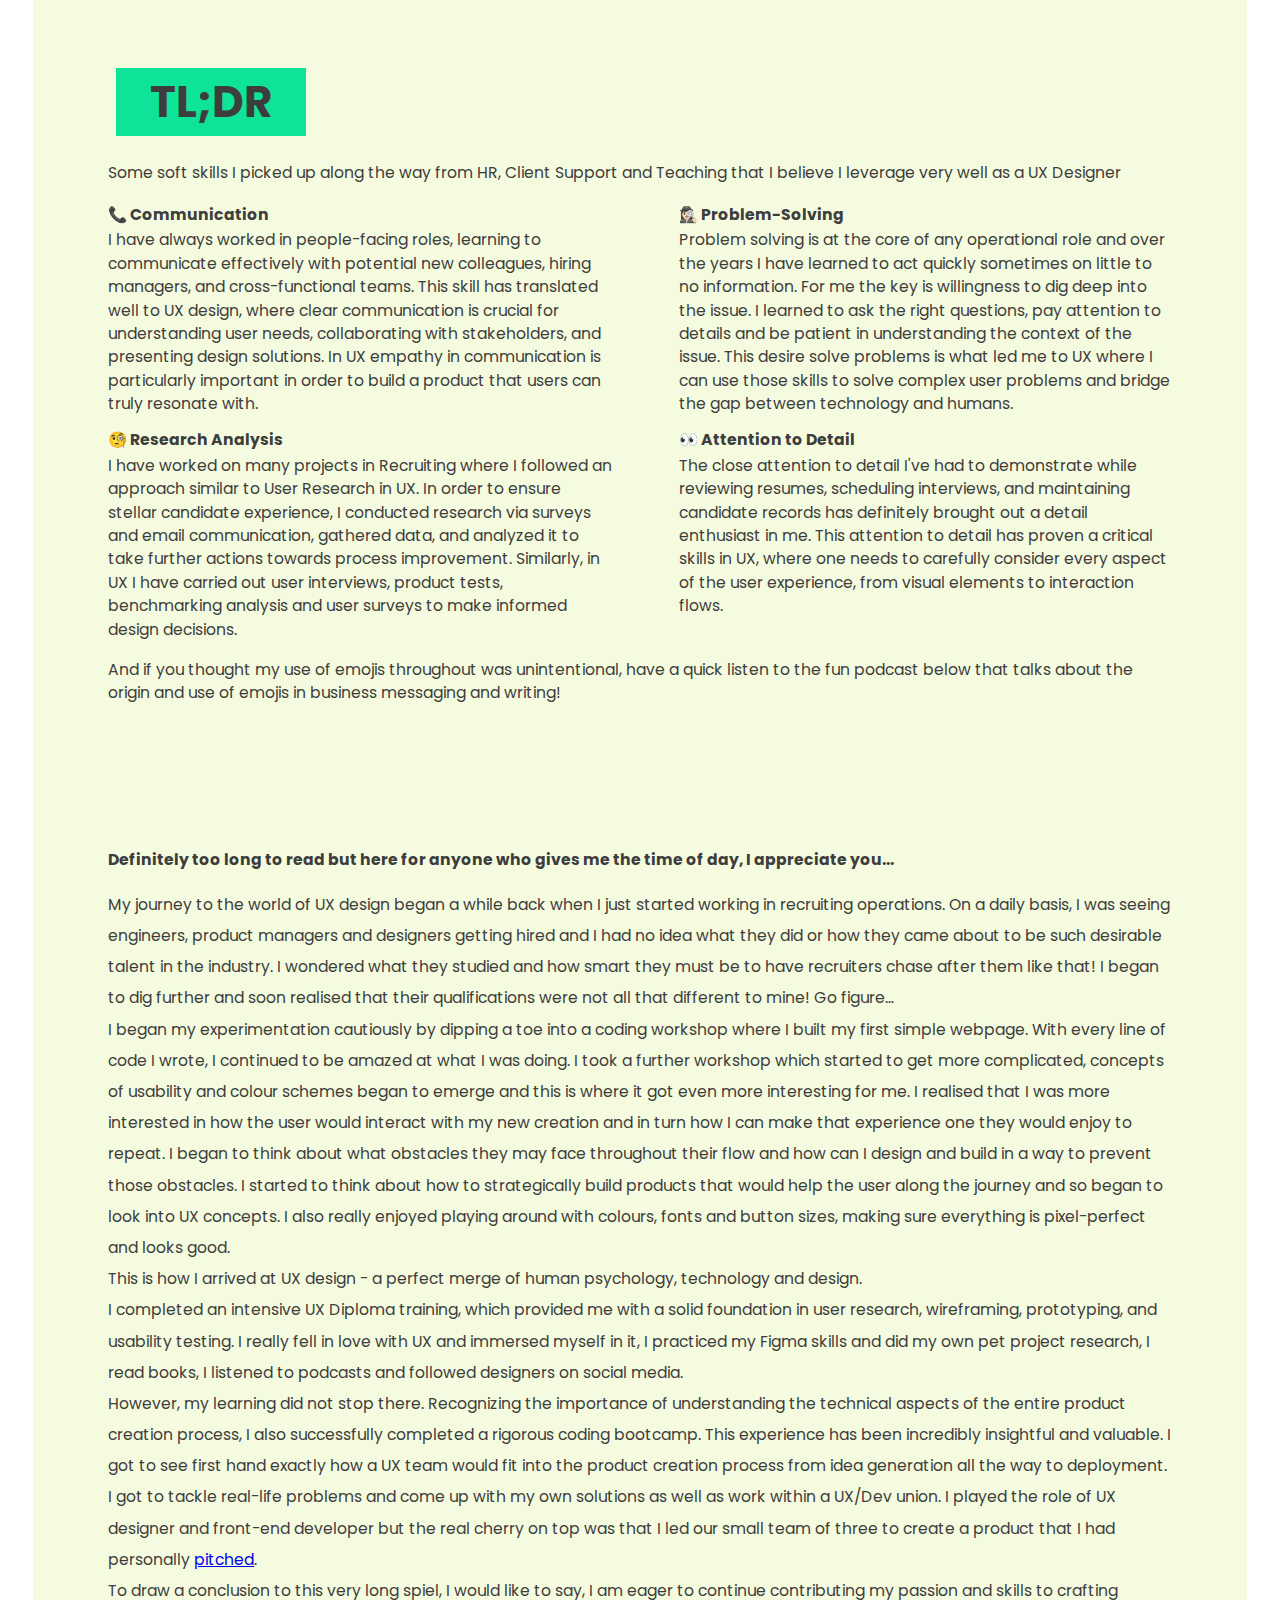
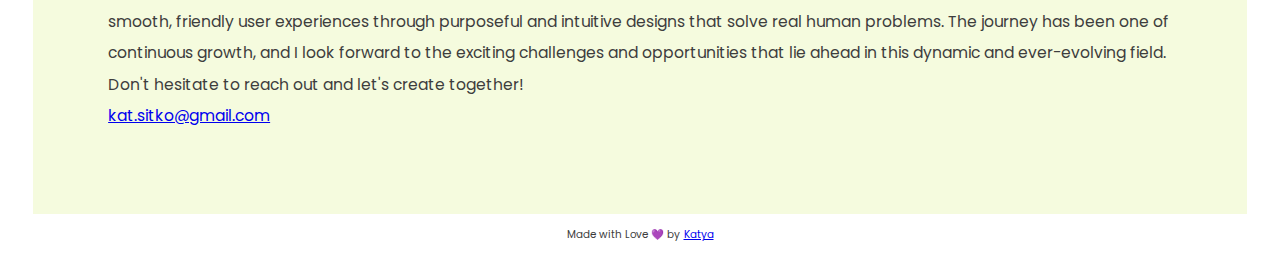
==== commit 6ba07493: "deploying rails world" ====
--- a/index.html
+++ b/index.html
@@ -1,18 +1,16 @@
 <!DOCTYPE html>
 <html lang="en">
   <head>
-    <script src="https://kit.fontawesome.com/d15a8a0eff.js" crossorigin="anonymous"></script>
+    <script
+      src="https://kit.fontawesome.com/d15a8a0eff.js"
+      crossorigin="anonymous"
+    ></script>
     <link rel="stylesheet" href="css/style.css" />
     <link rel="stylesheet" href="css/homepage.css" />
     <meta charset="UTF-8" />
     <meta http-equiv="X-UA-Compatible" content="IE=edge" />
     <meta name="viewport" content="width=device-width, initial-scale=1.0" />
     <link rel="preconnect" href="https://fonts.googleapis.com" />
-    <link rel="preconnect" href="https://fonts.gstatic.com" crossorigin />
-    <link rel="preconnect" href="https://fonts.googleapis.com" />
-    <link rel="preconnect" href="https://fonts.gstatic.com" crossorigin />
-    <link rel="preconnect" href="https://fonts.googleapis.com" />
-    <link rel="preconnect" href="https://fonts.gstatic.com" crossorigin />
     <link rel="icon" href="images/porfolio-logo.png" />
     <link
       href="https://fonts.googleapis.com/css2?family=Poppins:wght@400;500;600&display=swap"
@@ -39,19 +37,21 @@
           <p class="intro-text">
             Hi <i class="fa-regular fa-hand fa-shake"></i>
             <br />
-            I'm Katya, a curious individual,<br />UX Designer with a knack for design magic <br/>fuelled by coffee, a love for learning, deep thinking<br />
+            I'm Katya, a curious individual,<br />UX Designer with a knack for
+            design magic <br />fuelled by coffee, a love for learning, deep
+            thinking<br />
             and problem-solving.
             <span class="social-media">
               <a
-              href="https://dribbble.com/kat_sitko"
-              target="_blank"
-              class="hvr-rotate"
-              ><ion-icon
-                name="basketball"
-                style="transform: rotate(94deg)"
-                class="social-media-icon"
-              ></ion-icon
-            ></a>
+                href="https://dribbble.com/kat_sitko"
+                target="_blank"
+                class="hvr-rotate"
+                ><ion-icon
+                  name="basketball"
+                  style="transform: rotate(94deg)"
+                  class="social-media-icon"
+                ></ion-icon
+              ></a>
               <a href="https://github.com/kat-s92" target="_blank"
                 ><ion-icon
                   name="logo-github"
@@ -66,7 +66,6 @@
                   class="social-media-icon hvr-rotate"
                 ></ion-icon>
               </a>
-
             </span>
             <a href="mailto:kat.sitko@gmail.com" class="contact-btn hvr-grow"
               >Contact Me</a
@@ -83,67 +82,75 @@
         <!-- <h1>Projects I have worked on</h1> -->
         <h1>User Experience and Interface Design</h1>
         <div class="cards" style="margin-bottom: 6.4rem">
-
-          <a href="https://rubyonrails.org/world" target="blank">
+          <a href="railswaorld.html" target="blank">
             <div class="card">
               <img
                 src="/images/project_imgs/15.png"
                 alt="banner image with flight booking site"
               />
               <div class="card-text">
-                <h2>Rails World <img src="/images/project_imgs/ruby.png"
-                  style="width:24px; height:24px"/> </h2>
-                <p>Freelance Project <br/>
-                  Working alongside dev, branding, accessibility teams from the Ruby on Rails Community
-                    <br/>
+                <h2>
+                  Rails World
+                  <img
+                    src="/images/project_imgs/ruby.png"
+                    style="width: 24px; height: 24px"
+                  />
+                </h2>
+                <p>
+                  Freelance Project <br />
+                  Working alongside dev, branding, accessibility teams from the
+                  Ruby on Rails Community
+                  <br />
                   Tools: Figma
-                  <br/>My Role: UX/UI Designer
+                  <br />My Role: UX/UI Designer
                 </p>
               </div>
             </div>
           </a>
           <a
-          href="https://www.figma.com/proto/gIPRVAMt5XOAXwK0dCaphB/What's-Cooking%3F?type=design&node-id=20-920&scaling=scale-down&page-id=18%3A260&starting-point-node-id=20%3A920&mode=design"
-          target="blank"
-        >
-          <div class="card">
-            <img
-              src="/images/project_imgs/17.jpg"
-              alt="banner image with flight booking site"
-            />
-            <div class="card-text">
-              <h2>What's Cooking? UI 🧑🏻‍🍳</h2>
-              <p>
-             Final Project at Le Wagon, Coding Bootcamp <br/>
-                Concept: Solving the problem of meal ideas, recipes based on your ingredients <br/>
-                Tools: Figma, FigJam<br />
-               My Role: Project Lead, UX/UI Designer<br/>
-              </p>
-            </div>
-          </div>
-        </a>
-          <a
-            href="/casestudy.pdf"
+            href="https://www.figma.com/proto/gIPRVAMt5XOAXwK0dCaphB/What's-Cooking%3F?type=design&node-id=20-920&scaling=scale-down&page-id=18%3A260&starting-point-node-id=20%3A920&mode=design"
             target="blank"
           >
             <div class="card">
               <img
+                src="/images/project_imgs/17.jpg"
+                alt="banner image with flight booking site"
+              />
+              <div class="card-text">
+                <h2>What's Cooking? UI 🧑🏻‍🍳</h2>
+                <p>
+                  Final Project at Le Wagon, Coding Bootcamp <br />
+                  Concept: Solving the problem of meal ideas, recipes based on
+                  your ingredients <br />
+                  Tools: Figma, FigJam<br />
+                  My Role: Project Lead, UX/UI Designer<br />
+                </p>
+              </div>
+            </div>
+          </a>
+          <a href="/casestudy.pdf" target="blank">
+            <div class="card">
+              <img
                 src="/images/project_imgs/16.png"
                 alt="banner image with flight booking site"
               />
               <div class="card-text">
                 <h2>FlyUX Case Study ✈️</h2>
                 <p>
-                 Final Project at UX Design Institute<br/>
-                  Concept: Creating user centered website design for a flight booking experience<br/>
+                  Final Project at UX Design Institute<br />
+                  Concept: Creating user centered website design for a flight
+                  booking experience<br />
                   Tools: Figma, FigJam, SurveyMonkey, Miro, User testing
-                  <br/>My Role: UX Researcher, UX /UI Designer
-                </p>
-              </div>
-            </div>
-          </a>
-
-          <a href="https://www.figma.com/proto/WvnAJC9pKJsHAyOvLWuctD/Doctolib%2C-Redesign?type=design&node-id=91-127&scaling=scale-down&page-id=91%3A126&starting-point-node-id=91%3A127&show-proto-sidebar=1&mode=design&t=6l6jX44JyK9ul95n-1" target="blank">
+                  <br />My Role: UX Researcher, UX /UI Designer
+                </p>
+              </div>
+            </div>
+          </a>
+
+          <a
+            href="https://www.figma.com/proto/WvnAJC9pKJsHAyOvLWuctD/Doctolib%2C-Redesign?type=design&node-id=91-127&scaling=scale-down&page-id=91%3A126&starting-point-node-id=91%3A127&show-proto-sidebar=1&mode=design&t=6l6jX44JyK9ul95n-1"
+            target="blank"
+          >
             <div class="card">
               <img
                 src="/images/project_imgs/9.jpg"
@@ -152,12 +159,12 @@
               <div class="card-text">
                 <h2>Doctolib Redesign 🩺 (in progress)</h2>
                 <p>
-                  Pet Project<br/>
-                  Concept: Based on my own experience wanted to improve the user journey and UI of the app
-                  <br/>
+                  Pet Project<br />
+                  Concept: Based on my own experience wanted to improve the user
+                  journey and UI of the app
+                  <br />
                   Tools: Figma, FigJam, SurveyMonkey, Miro, User testing<br />
                   My Role: UX Researcher, UX /UI Designer
-
                 </p>
               </div>
             </div>
@@ -173,30 +180,33 @@
                 alt="video of a web app being used"
                 frameborder="0"
               />
-              <source src="images/vid/WhatsCooking.mov"/>
-            </video>
-          <div class="card-text">
-            <h2>What's Cooking? 🧑🏻‍🍳</h2>
-            <p>Ruby, Ruby on Rails, JS, API integration, Active Record, Figma<br/>Deployed in Heroku</p>
-          </div>
-              </div>
-            </a>
-            <a href="https://katya-omnifood.netlify.app/" target="blank">
-              <div class="card">
-                <img
-                  src="/images/project_imgs/5.png"
-                  class="project-img"
-                  alt="banner image for project webpage for a meal planning service"
-                />
-                <div class="card-text">
-                  <h2>Meal Planning 🍜</h2>
-                  <p>HTML, CSS, JS<br />Deployed with Netlify (not
-                    mobile optimized)
-                  </p>
-                </div>
-              </div>
-            </a>
-
+              <source src="images/vid/WhatsCooking.mov" />
+
+              <div class="card-text">
+                <h2>What's Cooking? 🧑🏻‍🍳</h2>
+                <p>
+                  Ruby, Ruby on Rails, JS, API integration, Active Record,
+                  Figma<br />Deployed in Heroku
+                </p>
+              </div>
+            </div>
+          </a>
+          <a href="https://katya-omnifood.netlify.app/" target="blank">
+            <div class="card">
+              <img
+                src="/images/project_imgs/5.png"
+                class="project-img"
+                alt="banner image for project webpage for a meal planning service"
+              />
+              <div class="card-text">
+                <h2>Meal Planning 🍜</h2>
+                <p>
+                  HTML, CSS, JS<br />Deployed with Netlify (not mobile
+                  optimized)
+                </p>
+              </div>
+            </div>
+          </a>
 
           <a href="https://berlin-by-kiez.netlify.app/" target="blank">
             <div class="card">
@@ -255,45 +265,172 @@
               </div>
             </div>
           </a>
+        </div>
+      </section>
+      <section id="about">
+        <h1 style="margin-bottom: 2rem">TL;DR</h1>
+        <p>
+          Some soft skills I picked up along the way from HR, Client Support and
+          Teaching that I believe I leverage very well as a UX Designer
+        </p>
+        <div id="skills">
+          <div>
+            <h2>📞 Communication</h2>
+            <p>
+              I have always worked in people-facing roles, learning to
+              communicate effectively with potential new colleagues, hiring
+              managers, and cross-functional teams. This skill has translated
+              well to UX design, where clear communication is crucial for
+              understanding user needs, collaborating with stakeholders, and
+              presenting design solutions. In UX empathy in communication is
+              particularly important in order to build a product that users can
+              truly resonate with.
+            </p>
           </div>
+          <div>
+            <h2>🕵🏻‍♀️ Problem-Solving</h2>
+            <p>
+              Problem solving is at the core of any operational role and over
+              the years I have learned to act quickly sometimes on little to no
+              information. For me the key is willingness to dig deep into the
+              issue. I learned to ask the right questions, pay attention to
+              details and be patient in understanding the context of the issue.
+              This desire solve problems is what led me to UX where I can use
+              those skills to solve complex user problems and bridge the gap
+              between technology and humans.
+            </p>
+          </div>
+          <div>
+            <h2>🧐 Research Analysis</h2>
+            <p>
+              I have worked on many projects in Recruiting where I followed an
+              approach similar to User Research in UX. In order to ensure
+              stellar candidate experience, I conducted research via surveys and
+              email communication, gathered data, and analyzed it to take
+              further actions towards process improvement. Similarly, in UX I
+              have carried out user interviews, product tests, benchmarking
+              analysis and user surveys to make informed design decisions.
+            </p>
+          </div>
+          <div>
+            <h2>👀 Attention to Detail</h2>
+            <p>
+              The close attention to detail I've had to demonstrate while
+              reviewing resumes, scheduling interviews, and maintaining
+              candidate records has definitely brought out a detail enthusiast
+              in me. This attention to detail has proven a critical skills in
+              UX, where one needs to carefully consider every aspect of the user
+              experience, from visual elements to interaction flows.
+            </p>
+          </div>
+          <p class="ps">
+            And if you thought my use of emojis throughout was unintentional,
+            have a quick listen to the fun podcast below that talks about the
+            origin and use of emojis in business messaging and writing!
+          </p>
+        </div>
+        <div class="spotify-frame">
+          <iframe
+            style="border-radius: 12px"
+            src="https://open.spotify.com/embed/episode/5s0TTzRyTpGXvZFCKNuCT5?utm_source=generator"
+            width="35%"
+            height="100"
+            frameborder="0"
+            allowfullscreen=""
+            allow="autoplay; clipboard-write; encrypted-media; fullscreen; picture-in-picture"
+            loading="lazy"
+          ></iframe>
+        </div>
+
+        <h2>
+          Definitely too long to read but here for anyone who gives me the time
+          of day, I appreciate you...
+        </h2>
+        <div class="vertical-scroll-about">
+          <p>
+            My journey to the world of UX design began a while back when I just
+            started working in recruiting operations. On a daily basis, I was
+            seeing engineers, product managers and designers getting hired and I
+            had no idea what they did or how they came about to be such
+            desirable talent in the industry. I wondered what they studied and
+            how smart they must be to have recruiters chase after them like
+            that! I began to dig further and soon realised that their
+            qualifications were not all that different to mine! Go figure…
+            <br />
+
+            I began my experimentation cautiously by dipping a toe into a coding
+            workshop where I built my first simple webpage. With every line of
+            code I wrote, I continued to be amazed at what I was doing. I took a
+            further workshop which started to get more complicated, concepts of
+            usability and colour schemes began to emerge and this is where it
+            got even more interesting for me. I realised that I was more
+            interested in how the user would interact with my new creation and
+            in turn how I can make that experience one they would enjoy to
+            repeat. I began to think about what obstacles they may face
+            throughout their flow and how can I design and build in a way to
+            prevent those obstacles. I started to think about how to
+            strategically build products that would help the user along the
+            journey and so began to look into UX concepts. I also really enjoyed
+            playing around with colours, fonts and button sizes, making sure
+            everything is pixel-perfect and looks good.
+
+            <br />
+            This is how I arrived at UX design - a perfect merge of human
+            psychology, technology and design.<i
+              class="fa-solid fa-wand-magic-sparkles fa-beat"
+              style="padding-left: 6px"
+            ></i>
+            <br />
+            I completed an intensive UX Diploma training, which provided me with
+            a solid foundation in user research, wireframing, prototyping, and
+            usability testing. I really fell in love with UX and immersed myself
+            in it, I practiced my Figma skills and did my own pet project
+            research, I read books, I listened to podcasts and followed
+            designers on social media.
+
+            <br />
+            However, my learning did not stop there. Recognizing the importance
+            of understanding the technical aspects of the entire product
+            creation process, I also successfully completed a rigorous coding
+            bootcamp. This experience has been incredibly insightful and
+            valuable. I got to see first hand exactly how a UX team would fit
+            into the product creation process from idea generation all the way
+            to deployment. I got to tackle real-life problems and come up with
+            my own solutions as well as work within a UX/Dev union. I played the
+            role of UX designer and front-end developer but the real cherry on
+            top was that I led our small team of three to create a product that
+            I had personally
+            <a
+              href="https://www.canva.com/design/DAFeyEslDQU/vMWXvvIEpFtBE6RnDqdeBQ/view?utm_content=DAFeyEslDQU&utm_campaign=designshare&utm_medium=link&utm_source=publishsharelink"
+              target="blank"
+              >pitched</a
+            >.
+
+            <br />To draw a conclusion to this very long spiel, I would like to
+            say, I am eager to continue contributing my passion and skills to
+            crafting smooth, friendly user experiences through purposeful and
+            intuitive designs that solve real human problems. The journey has
+            been one of continuous growth, and I look forward to the exciting
+            challenges and opportunities that lie ahead in this dynamic and
+            ever-evolving field. Don't hesitate to reach out and let's create
+            together!
+            <i
+              class="fa-regular fa-face-smile fa-flip"
+              style="padding-left: 4px"
+            ></i>
+            <br />
+            <a href="mailto:kat.sitko@gmail.com">kat.sitko@gmail.com</a>
+          </p>
+        </div>
       </section>
-        <section id="about">
-          <h1 style="margin-bottom: 2rem;">TL;DR</h1>
-          <p>Some soft skills I picked up along the way from HR, Client Support and Teaching that I believe I leverage very well as a UX Designer </p>
-          <div id="skills">
-            <div> <h2>📞 Communication</h2><p>I have always worked in people-facing roles, learning to communicate effectively with potential new colleagues, hiring managers,
-              and cross-functional teams. This skill has translated well to UX design, where clear communication is crucial for understanding user needs, collaborating with stakeholders,
-              and presenting design solutions. In UX empathy in communication is particularly important in order to build a product that users can truly resonate with. </p></div>
-            <div> <h2>🕵🏻‍♀️ Problem-Solving</h2><p>Problem solving is at the core of any operational role and over the years I have learned to act quickly sometimes on little to no information. For me the key is willingness to dig deep into the issue. I learned to ask the right questions, pay attention to details and be patient in understanding the context of the issue. This desire solve problems is what led me to UX where I can use those skills to solve complex user problems and bridge the gap between technology and humans.</p></div>
-            <div> <h2>🧐 Research Analysis</h2><p>I have worked on many projects in Recruiting where I followed an approach similar to User Research in UX. In order to ensure stellar candidate experience, I conducted research via surveys and email communication, gathered data, and analyzed it to take further actions towards process improvement. Similarly, in UX I have carried out user interviews, product tests, benchmarking analysis and user surveys to make informed design decisions.</p></div>
-            <div> <h2>👀 Attention to Detail</h2><p> The close attention to detail I've had to demonstrate while reviewing resumes, scheduling interviews, and maintaining candidate records has definitely brought out a detail enthusiast in me. This attention to detail has proven a critical skills in UX, where one needs to carefully consider every aspect of the user experience, from visual elements to interaction flows.</p></div>
-            <p class="ps">And if you thought my use of emojis throughout was unintentional, have a quick listen to the fun podcast below that talks about the origin and use of emojis in business messaging and writing!</p>
-          </div>
-            <div class="spotify-frame"><iframe style="border-radius:12px" src="https://open.spotify.com/embed/episode/5s0TTzRyTpGXvZFCKNuCT5?utm_source=generator" width="35%" height="100" frameBorder="0" allowfullscreen="" allow="autoplay; clipboard-write; encrypted-media; fullscreen; picture-in-picture" loading="lazy"></iframe></div>
-
-          <h2>Definitely too long to read but here for anyone who gives me the time of day, I appreciate you...</h2>
-          <div class="vertical-scroll-about">
-          <p>My journey to the world of UX design began a while back when I just started working in recruiting operations. On a daily basis, I was seeing engineers, product managers and designers getting hired and I had no idea what they did or how they came about to be such desirable talent in the industry. I wondered what they studied and how smart they must be to have recruiters chase after them like that! I began to dig further and soon realised that their qualifications were not all that different to mine! Go figure… <br/>
-
-            I began my experimentation cautiously by dipping a toe into a coding workshop where I built my first simple webpage. With every line of code I wrote, I continued to be amazed at what I was doing. I took a further workshop which started to get more complicated, concepts of usability and colour schemes began to emerge and this is where it got even more interesting for me. I realised that I was more interested in how the user would interact with my new creation and in turn how I can make that experience one they would enjoy to repeat. I began to think about what obstacles they may face throughout their flow and how can I design and build in a way to prevent those obstacles. I started to think about how to strategically build products that would help the user along the journey and so began to look into UX concepts. I also really enjoyed playing around with colours, fonts and button sizes, making sure everything is pixel-perfect and looks good.
-
-            <br/> This is how I arrived at UX design - a perfect merge of human psychology, technology and design.<i class="fa-solid fa-wand-magic-sparkles fa-beat" style="padding-left:6px"></i> <br/> I completed an intensive UX Diploma training, which provided me with a solid foundation in user research, wireframing, prototyping, and usability testing. I really fell in love with UX and  immersed myself in it, I practiced my Figma skills and did my own pet project research,  I read books, I listened to podcasts and followed designers on social media.
-
-            <br/> However, my learning did not stop there. Recognizing the importance of understanding the technical aspects of the entire product creation process, I also successfully completed a rigorous coding bootcamp. This experience has been incredibly insightful and valuable. I got to see first hand exactly how a UX team would fit into the product creation process from idea generation all the way to deployment. I got to tackle real-life problems and come up with my own solutions as well as work within a UX/Dev union. I played the role of UX designer and front-end developer but the real cherry on top was that I led our small team of three to create a product that I had personally <a href="https://www.canva.com/design/DAFeyEslDQU/vMWXvvIEpFtBE6RnDqdeBQ/view?utm_content=DAFeyEslDQU&utm_campaign=designshare&utm_medium=link&utm_source=publishsharelink" target="blank">pitched</a>.
-
-            <br/>To draw a conclusion to this very long spiel, I would like to say, I am eager to continue contributing my passion and skills to crafting smooth, friendly user experiences through purposeful and intuitive designs that solve real human problems.
-            The journey has been one of continuous growth, and I look forward to the exciting challenges and opportunities that lie ahead in this dynamic and ever-evolving field.
-            Don't hesitate to reach out and let's create together!
-            <i class="fa-regular fa-face-smile fa-flip" style="padding-left:4px"></i> <br/>
-            <a href="mailto:kat.sitko@gmail.com" "
-                >kat.sitko@gmail.com</a
-              >
-          </p>
-        </div>
-      </section>
-        <div class="footer"><p>Made with Love 💜 by </p><a class="footer-link" href="https://github.com/kat-s92" target="blank">Katya</a></div>
+      <div class="footer">
+        <p>Made with Love 💜 by</p>
+        <a class="footer-link" href="https://github.com/kat-s92" target="blank"
+          >Katya</a
+        >
       </div>
-        <script
+    </div>
+    <script
       type="module"
       src="https://unpkg.com/ionicons@7.1.0/dist/ionicons/ionicons.esm.js"
     ></script>
--- a/css/style.css
+++ b/css/style.css
@@ -24,17 +24,6 @@
   padding: 0 3.2rem;
   margin: 0 auto;
 }
-/*
-body::-webkit-scrollbar-track {
-  background: hsl(120 75% 50%/1);
-  margin-block: 0.5rem;
-  border-radius: 100vw;
-}
-
-body::-webkit-scrollbar {
-  width: 2em;
-  height: 1em;
-} */
 
 h1,
 h2,
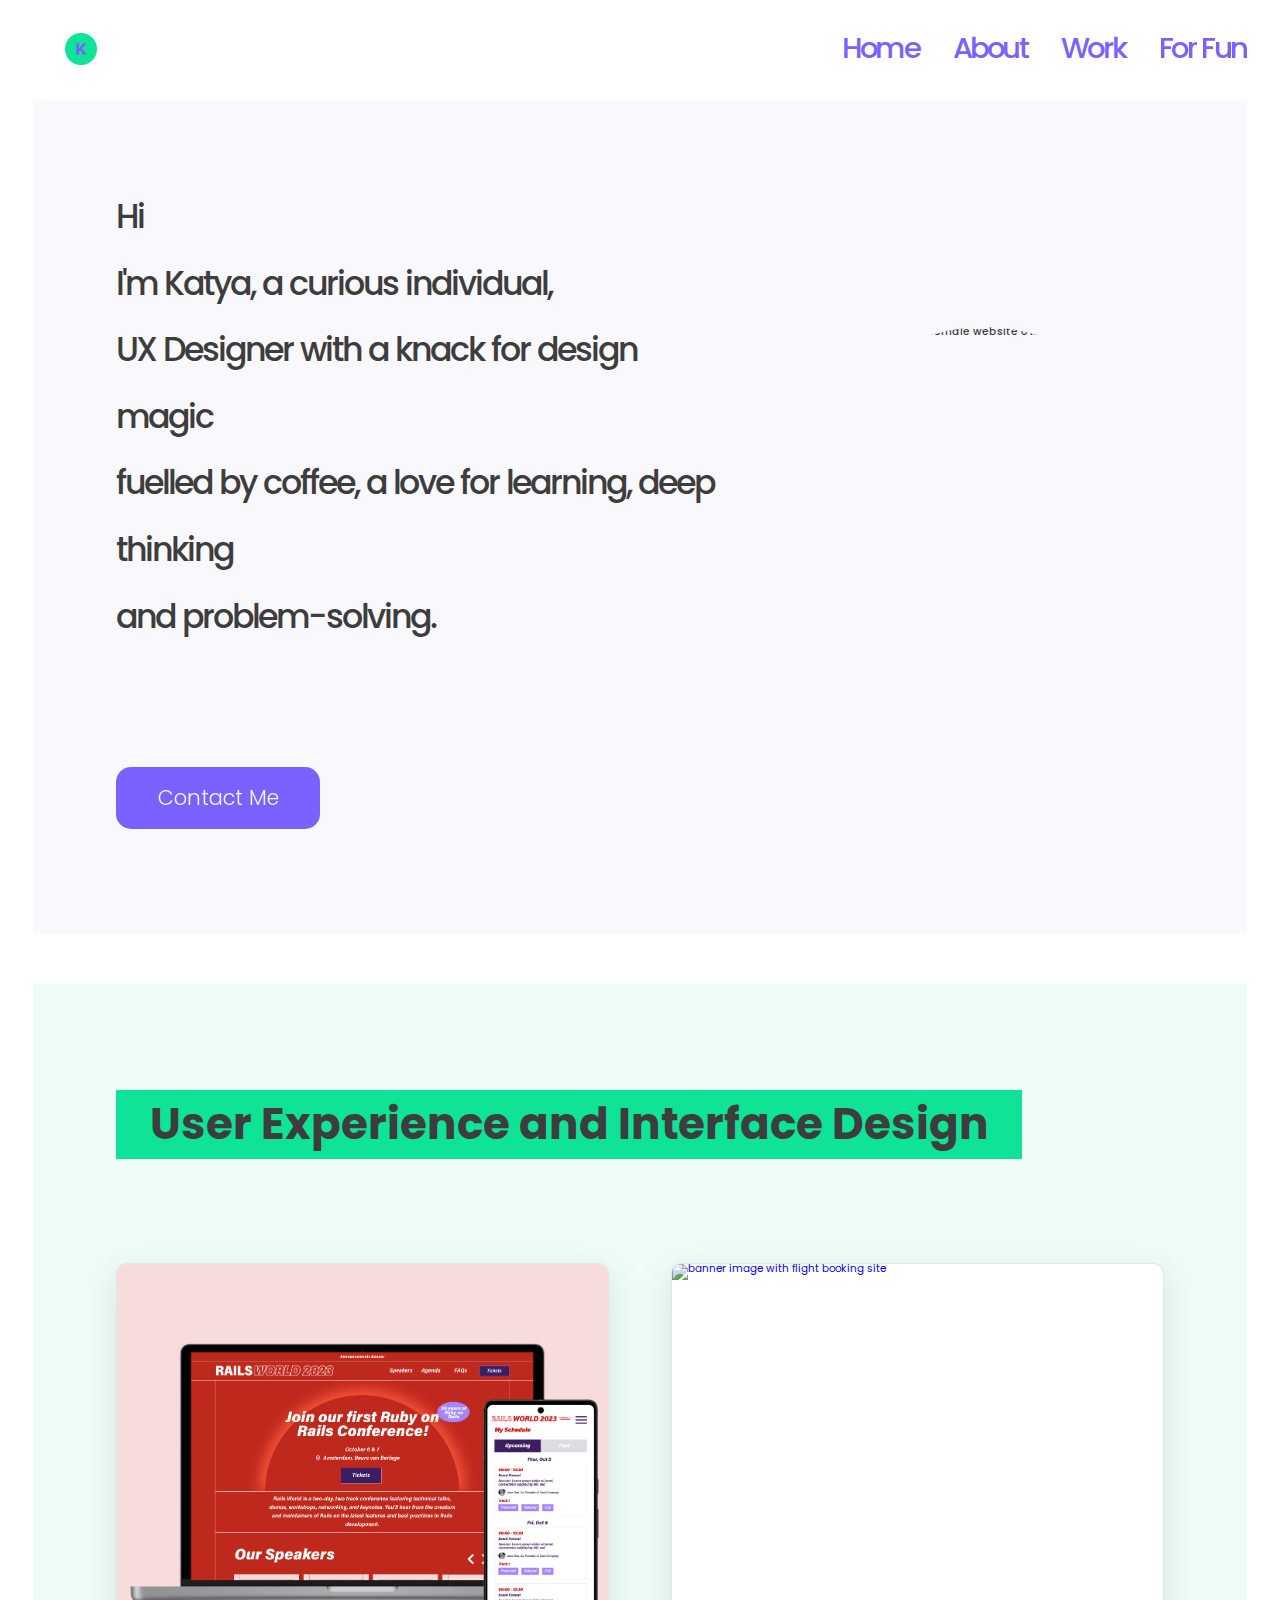
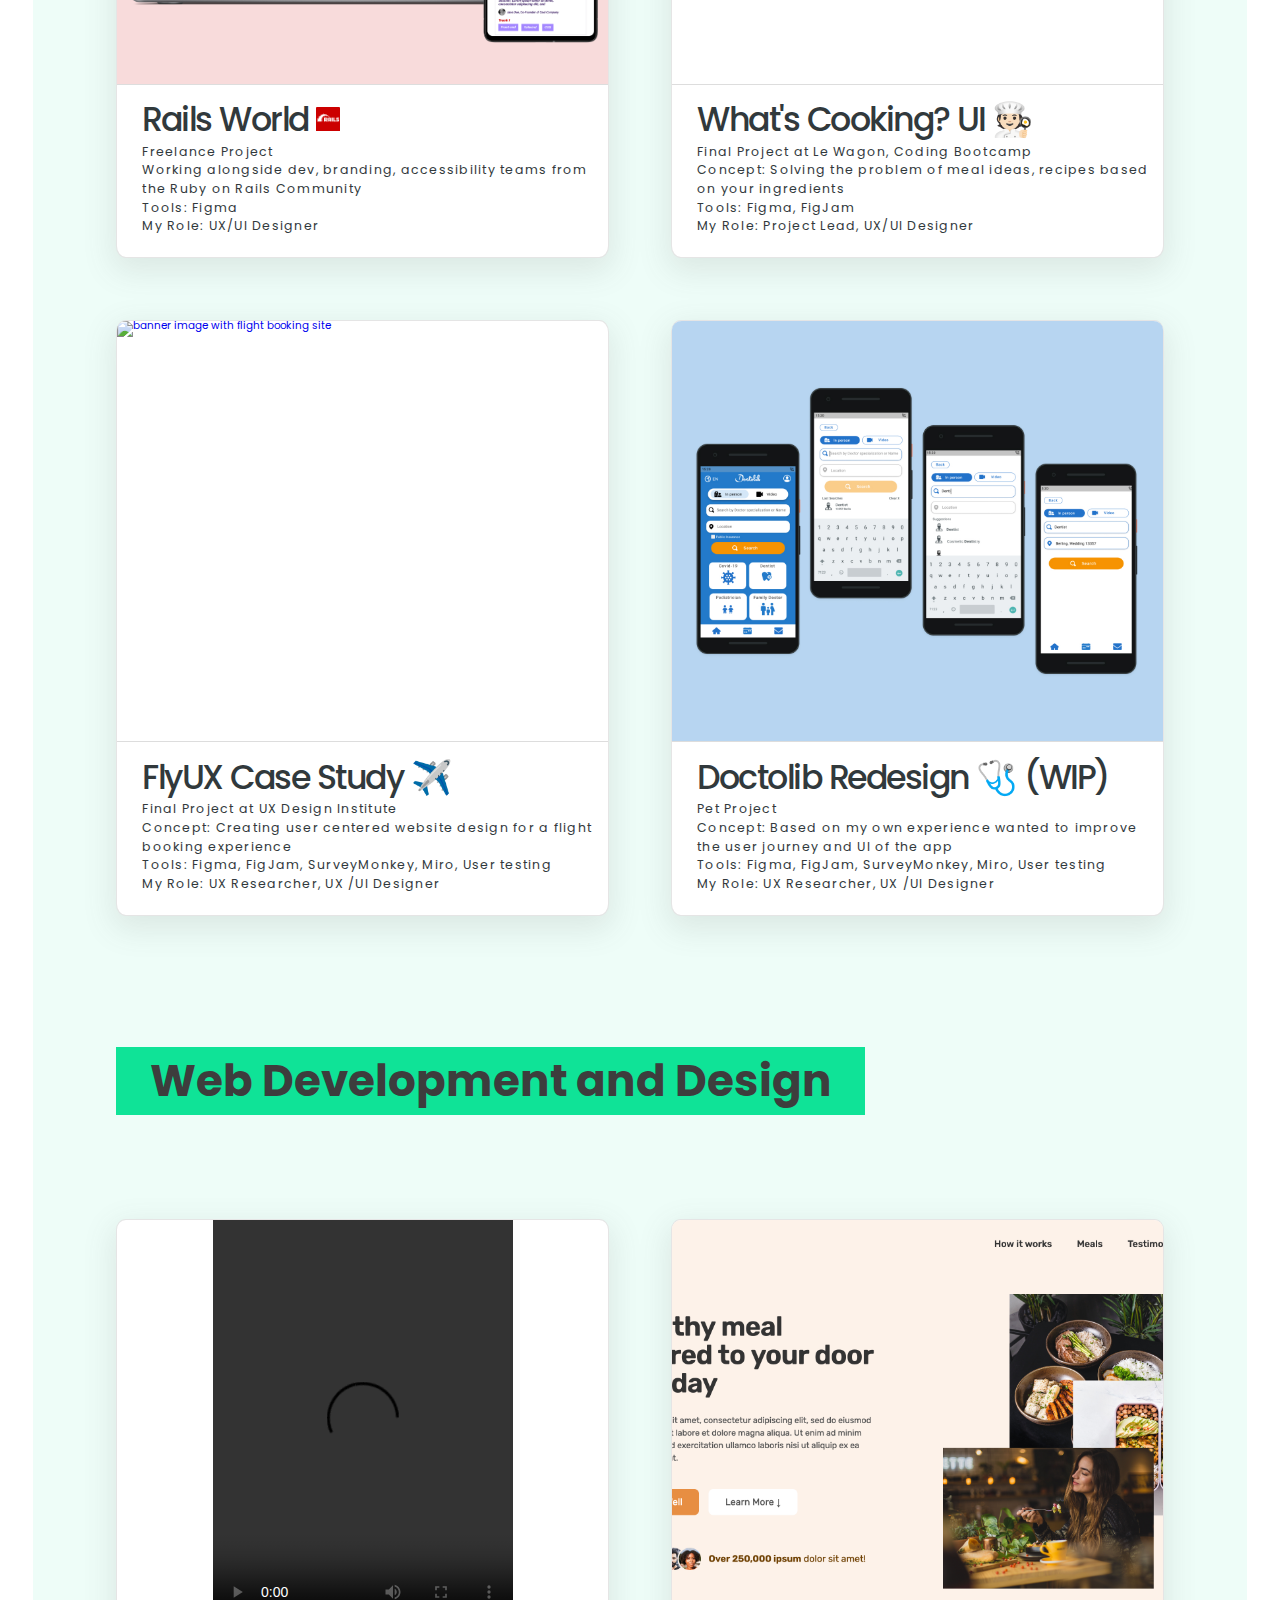
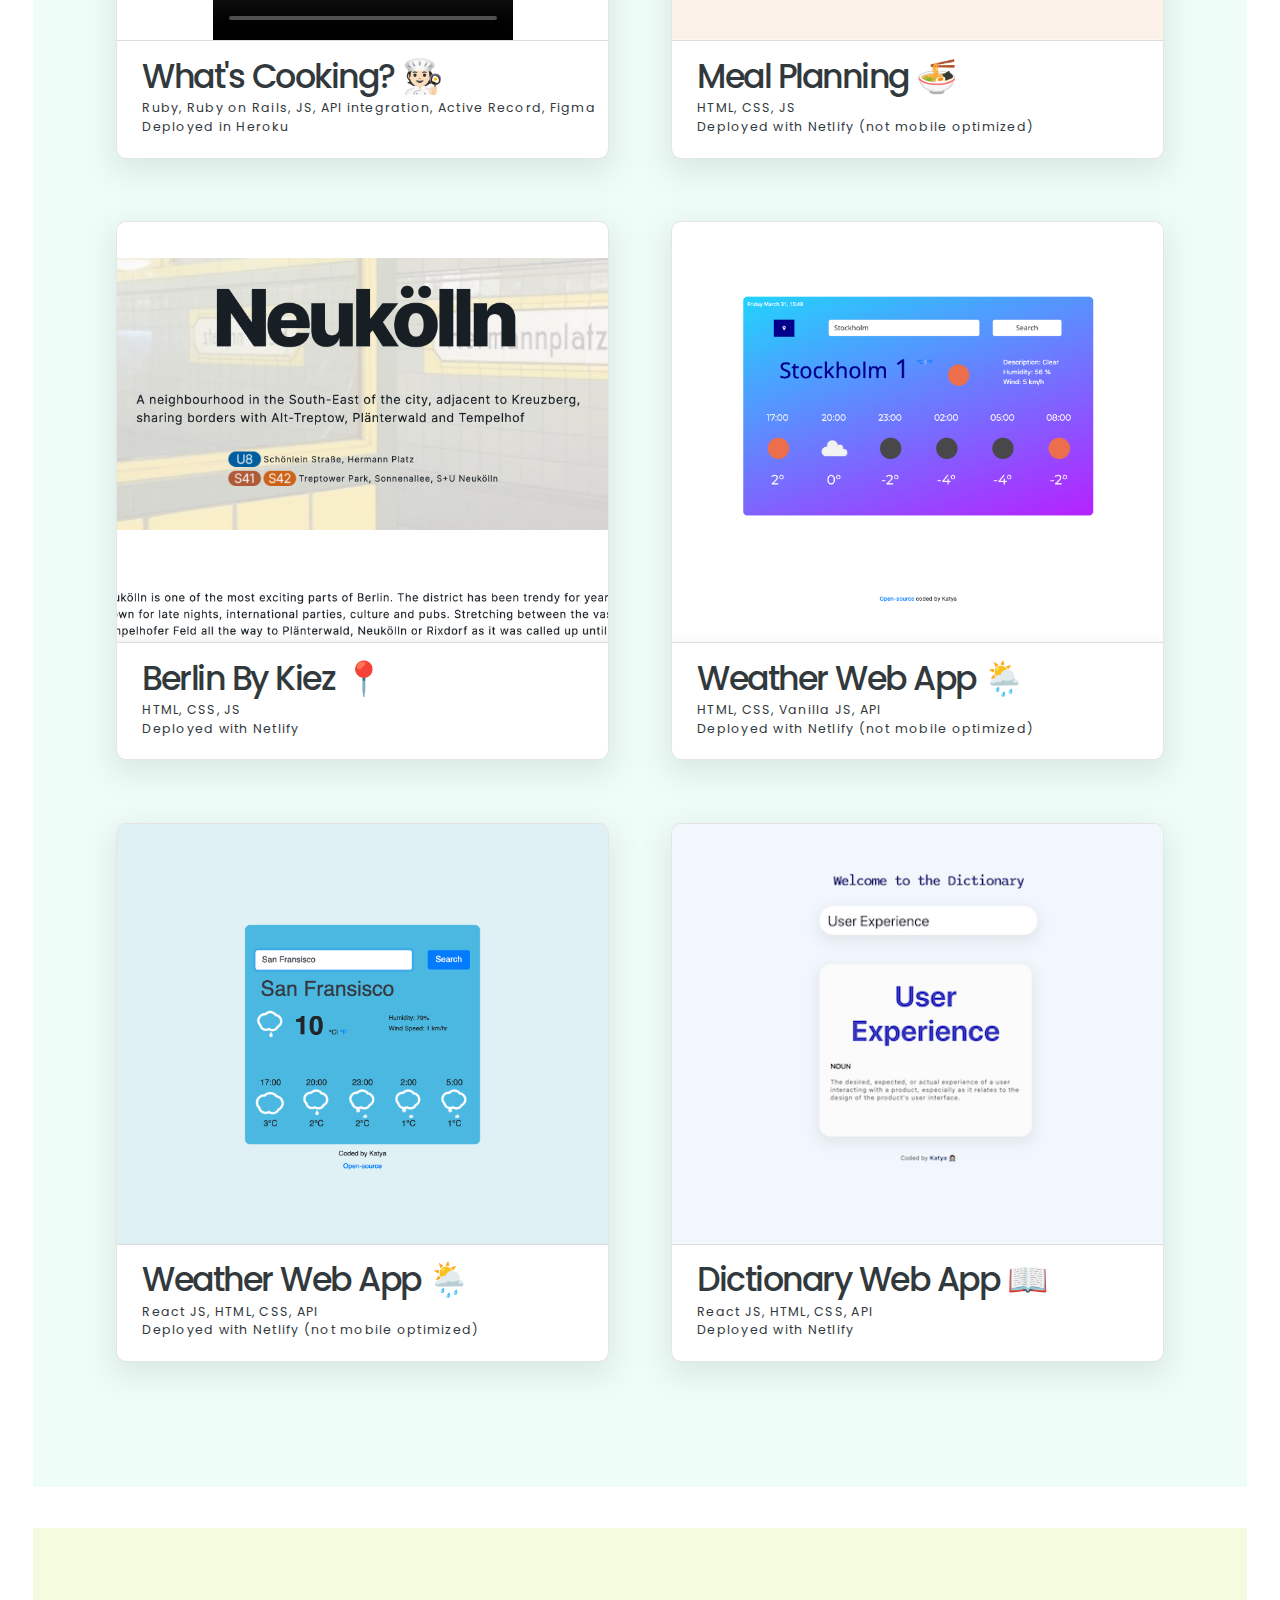
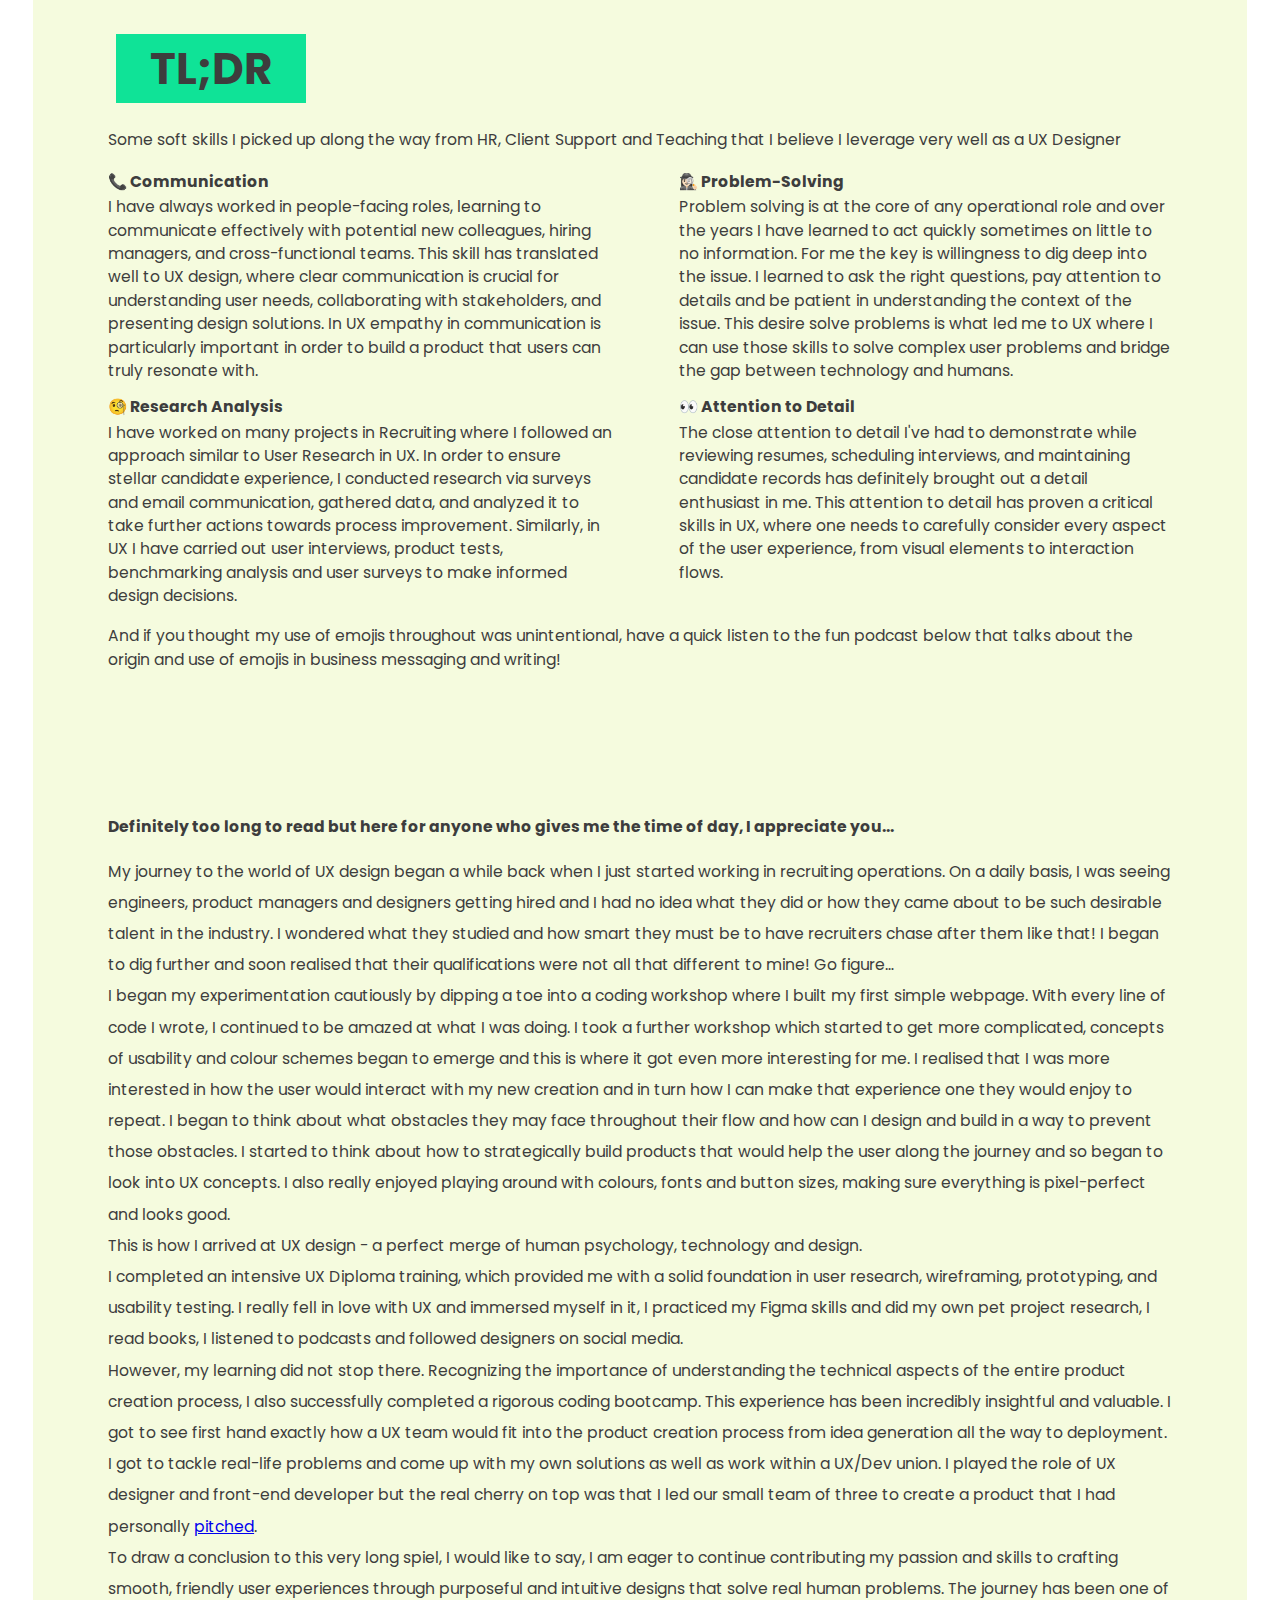
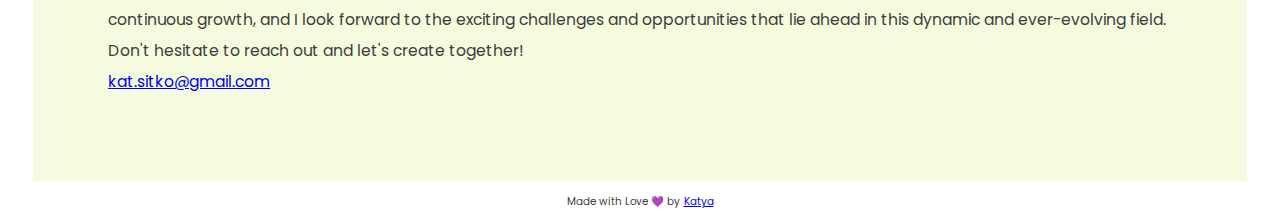
==== commit 4744523b: "deploying rails world" ====
--- a/index.html
+++ b/index.html
@@ -157,7 +157,7 @@
                 alt="banner image with flight booking site"
               />
               <div class="card-text">
-                <h2>Doctolib Redesign 🩺 (in progress)</h2>
+                <h2>Doctolib Redesign 🩺 (WIP)</h2>
                 <p>
                   Pet Project<br />
                   Concept: Based on my own experience wanted to improve the user
@@ -172,25 +172,25 @@
         </div>
         <h1>Web Development and Design</h1>
         <div class="cards">
-          <a href="#">
-            <div class="card">
-              <video
-                height="420px"
-                controls="true"
-                alt="video of a web app being used"
-                frameborder="0"
-              />
+          <div class="card">
+            <video
+              height="420px"
+              controls="true"
+              alt="video of a web app being
+                used"
+            >
               <source src="images/vid/WhatsCooking.mov" />
-
-              <div class="card-text">
-                <h2>What's Cooking? 🧑🏻‍🍳</h2>
-                <p>
-                  Ruby, Ruby on Rails, JS, API integration, Active Record,
-                  Figma<br />Deployed in Heroku
-                </p>
-              </div>
-            </div>
-          </a>
+            </video>
+
+            <div class="card-text">
+              <h2>What's Cooking? 🧑🏻‍🍳</h2>
+              <p>
+                Ruby, Ruby on Rails, JS, API integration, Active Record,
+                Figma<br />Deployed in Heroku
+              </p>
+            </div>
+          </div>
+
           <a href="https://katya-omnifood.netlify.app/" target="blank">
             <div class="card">
               <img
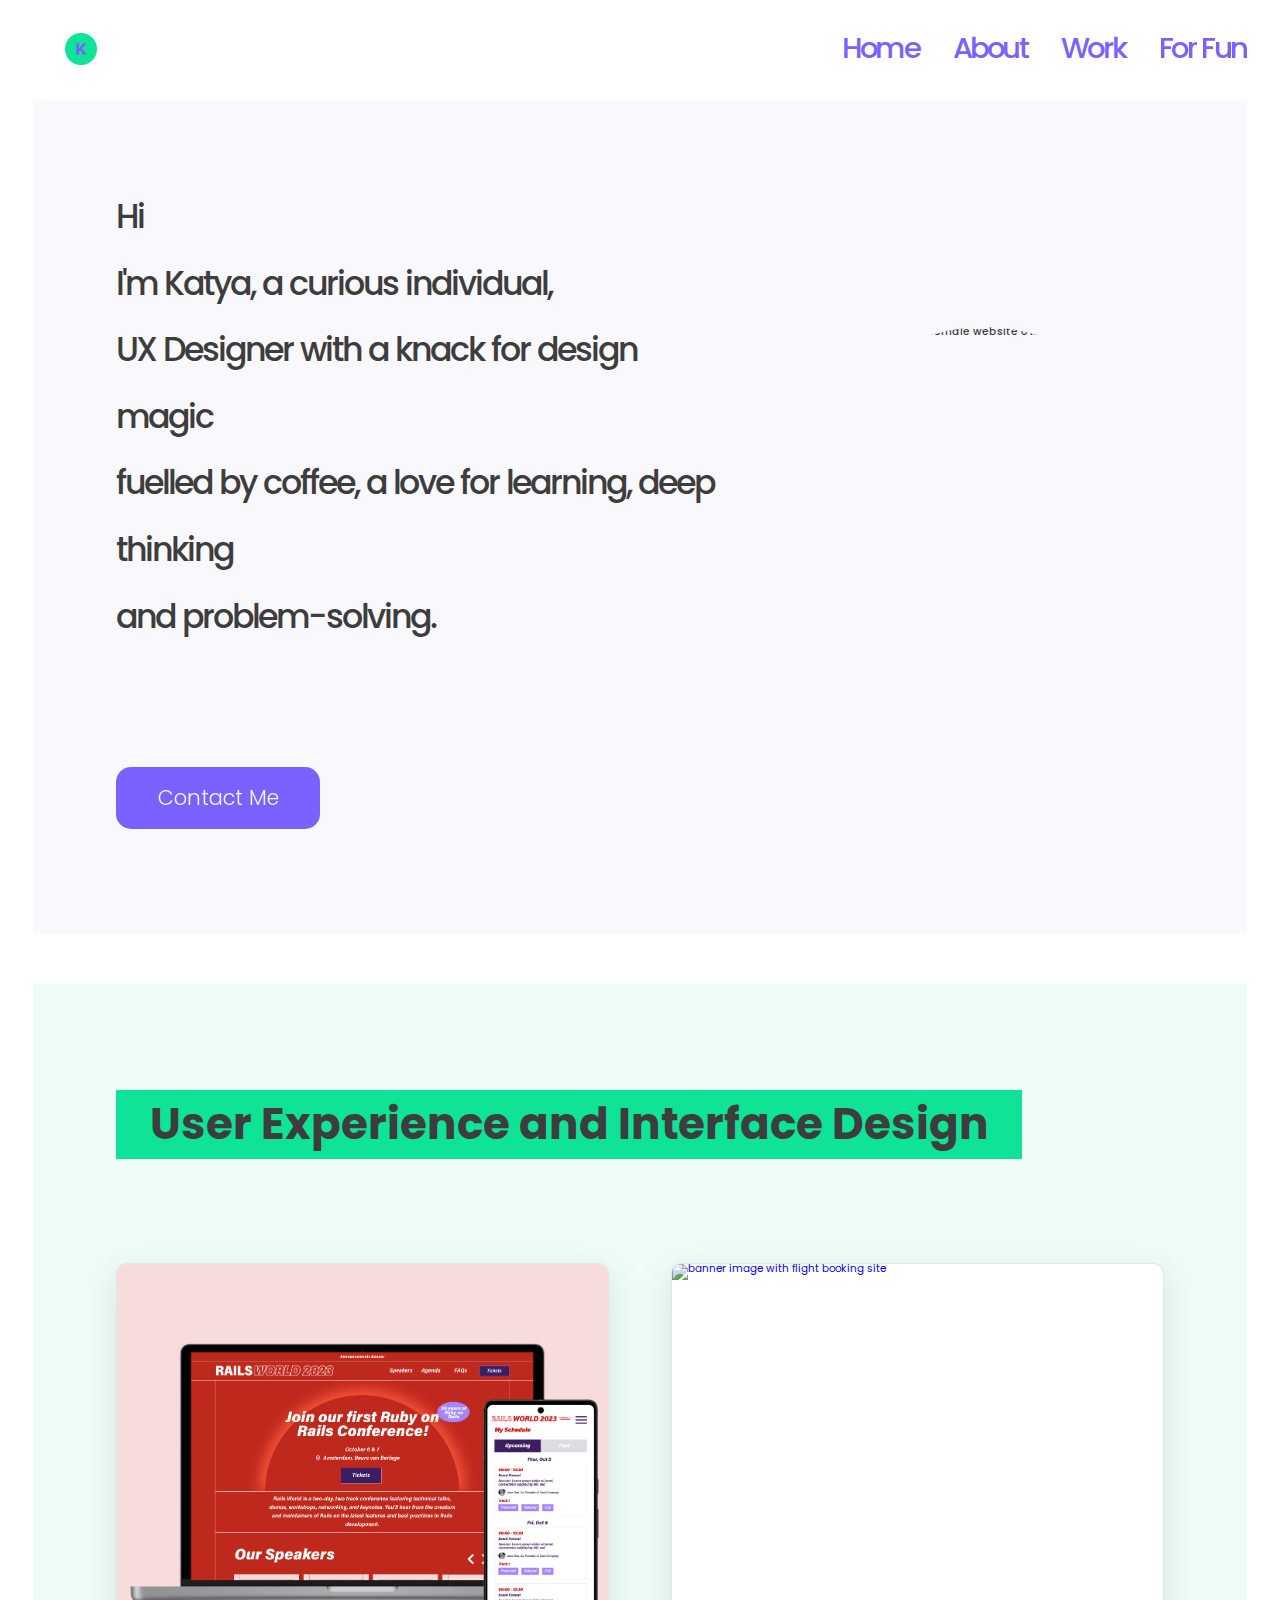
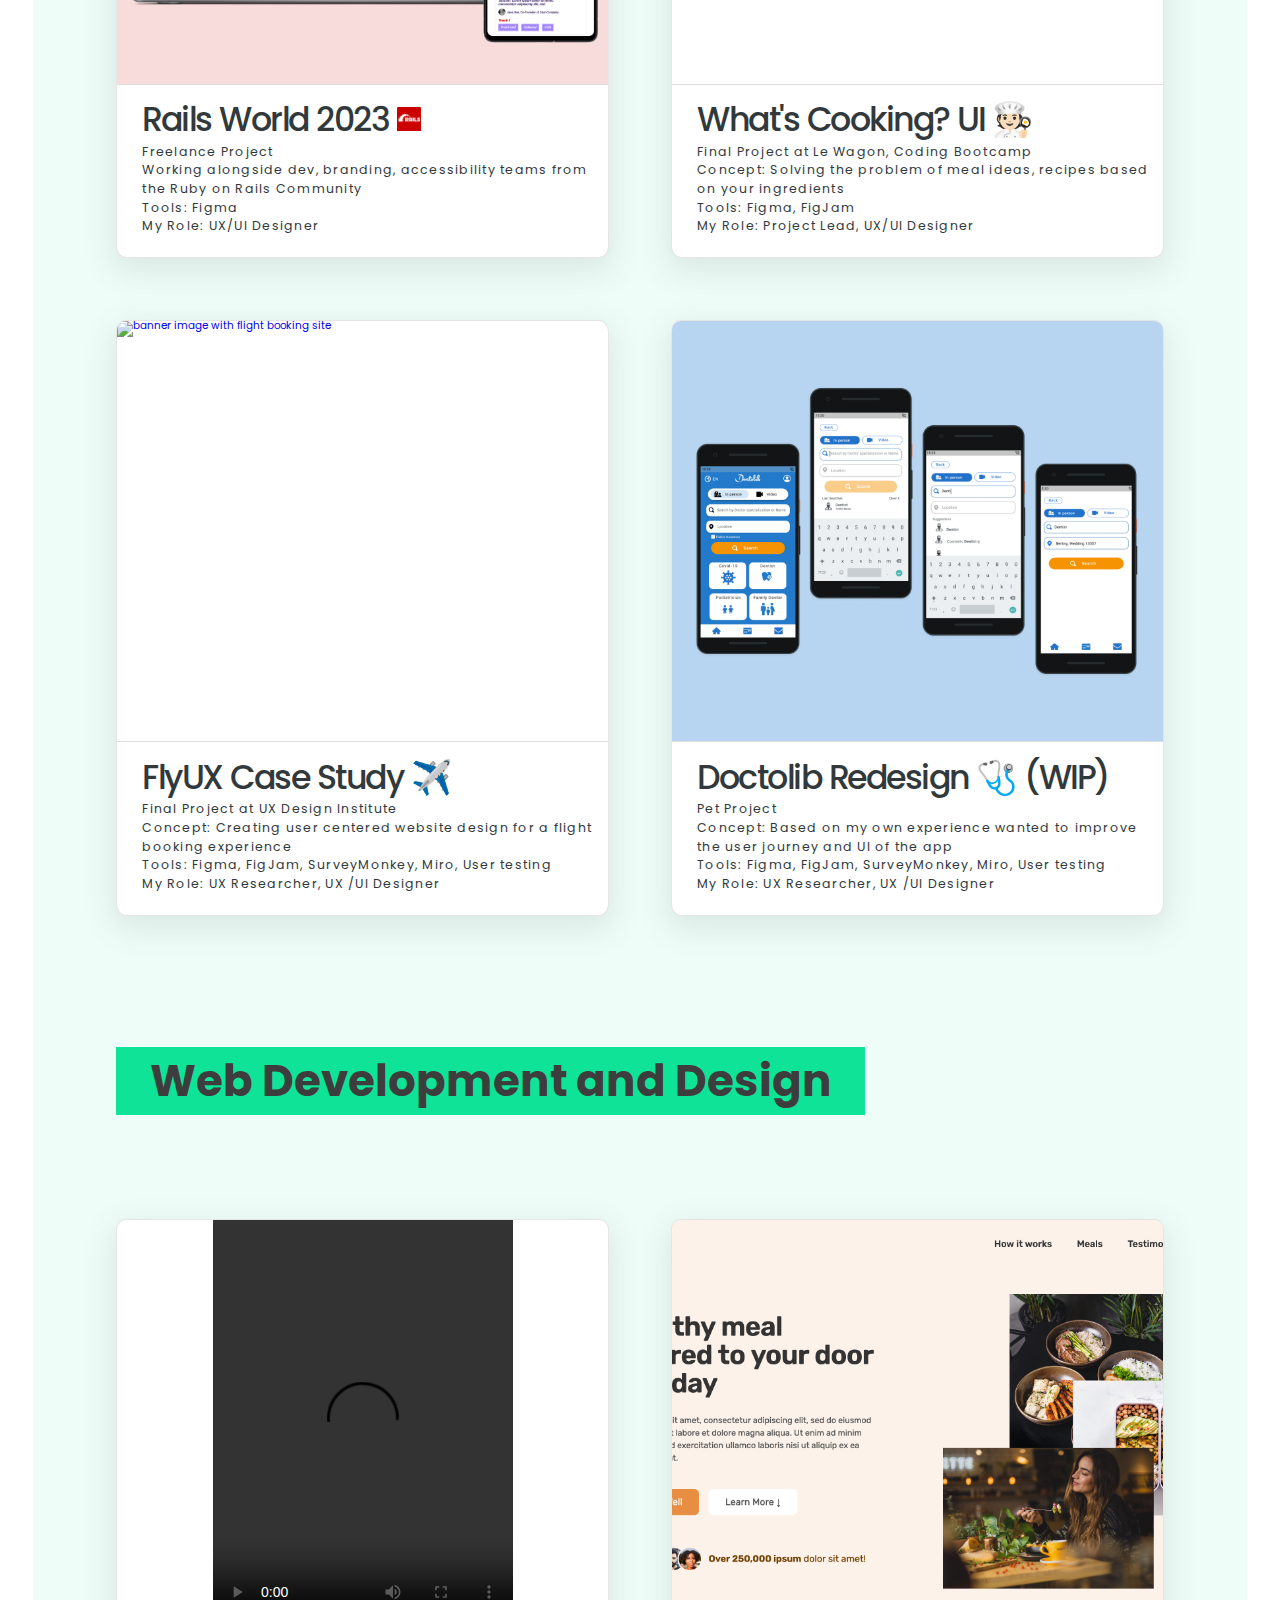
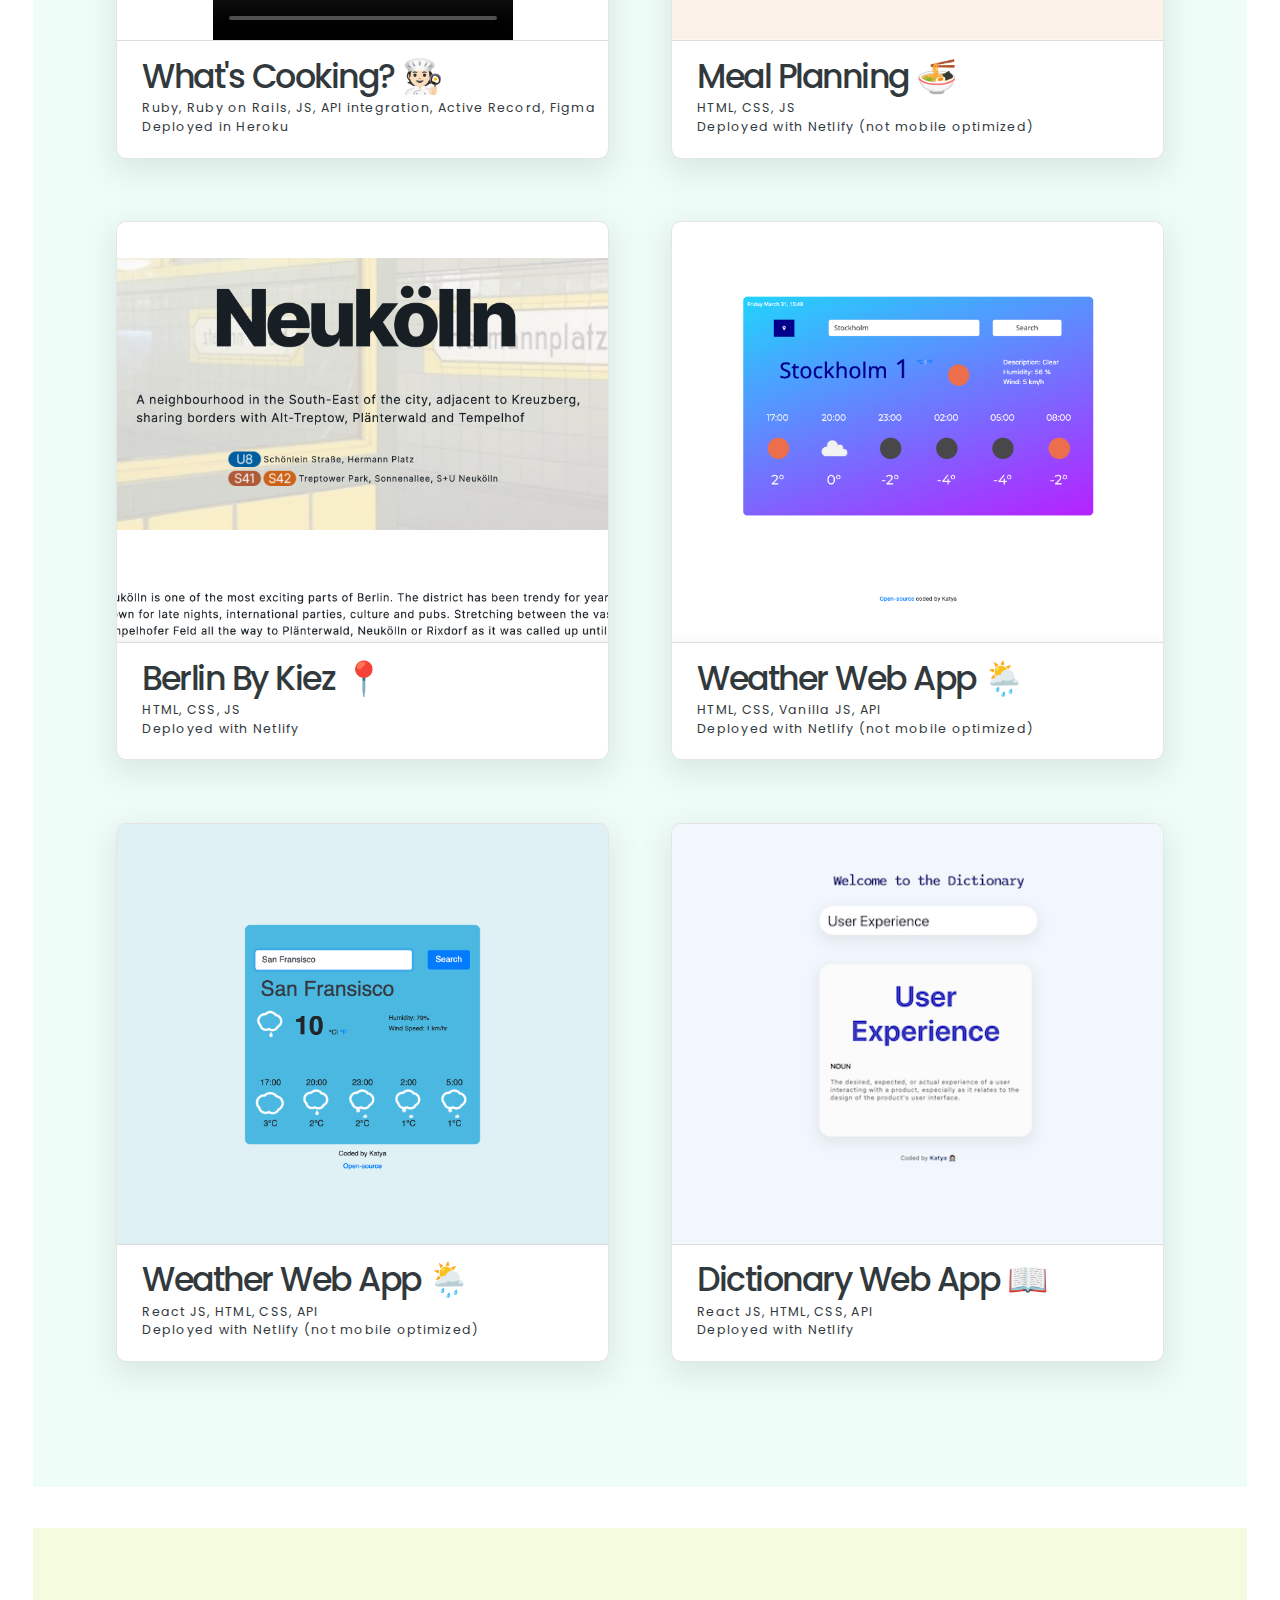
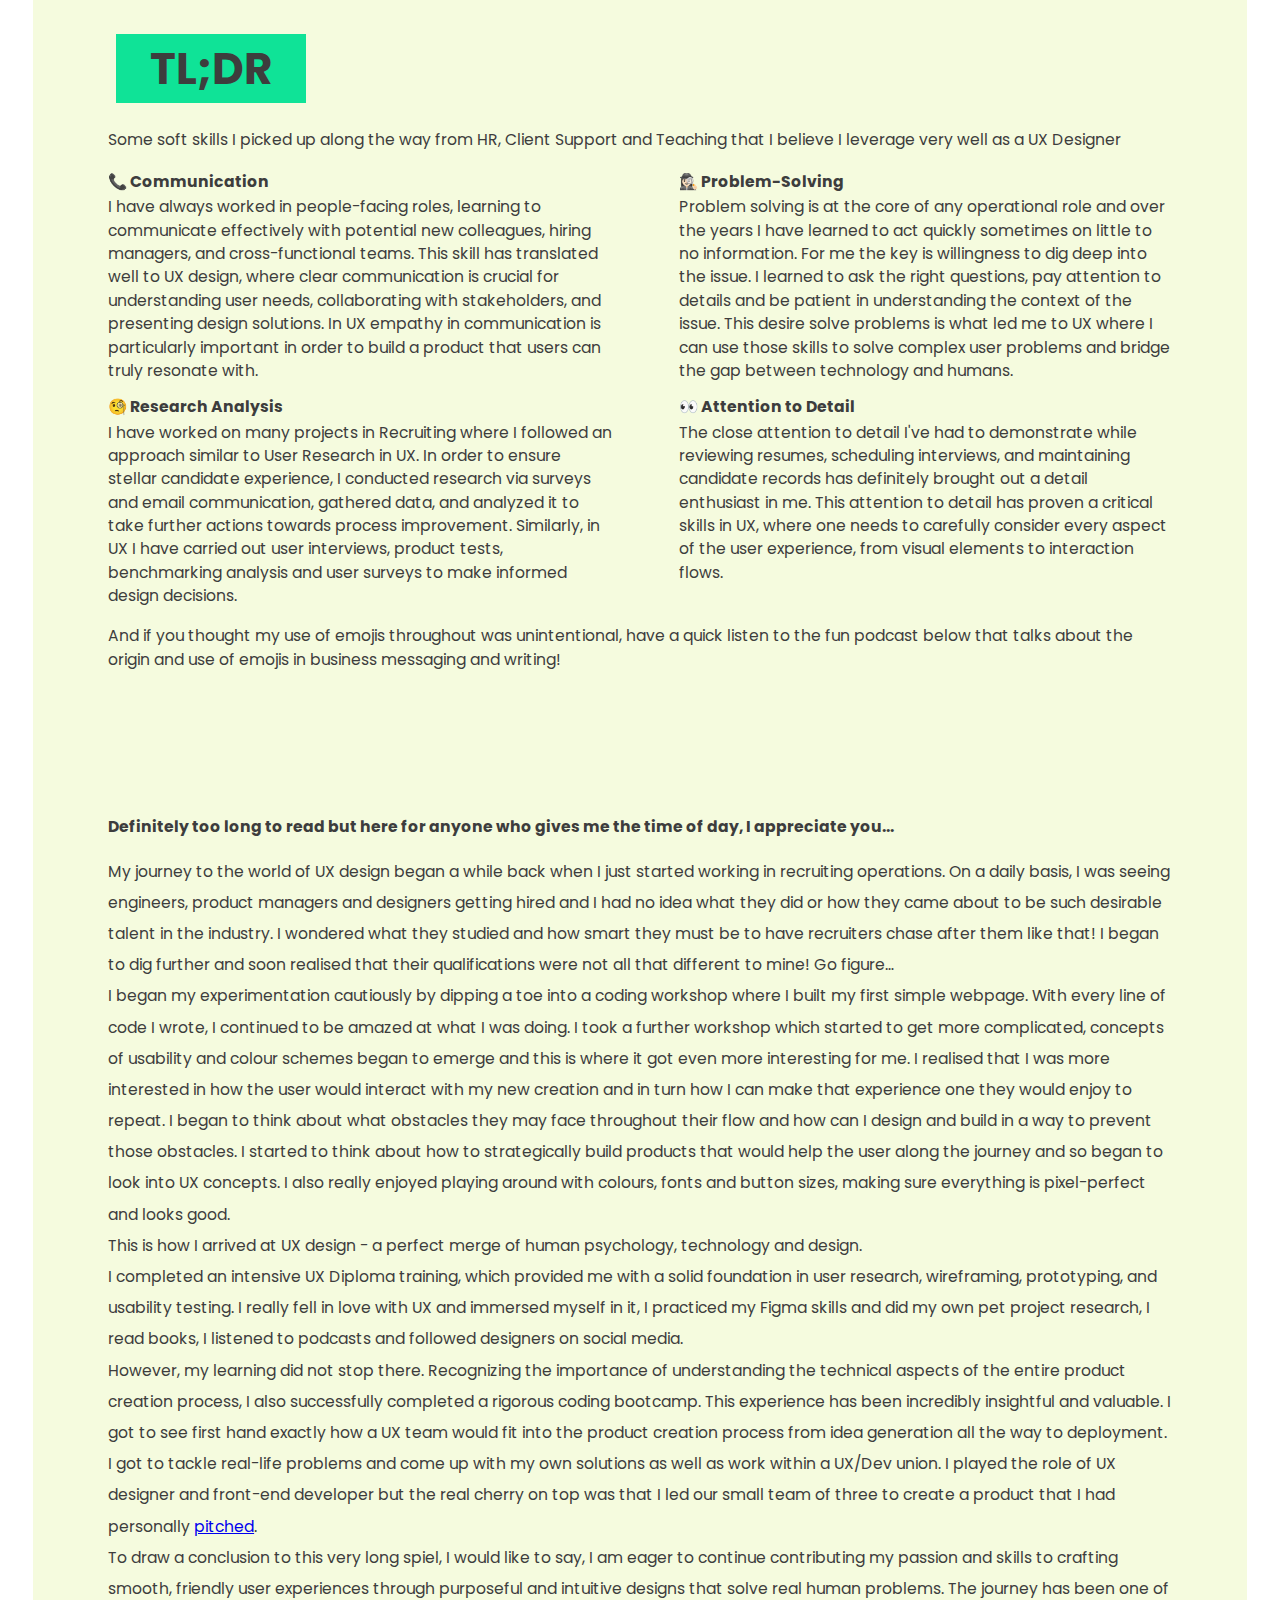
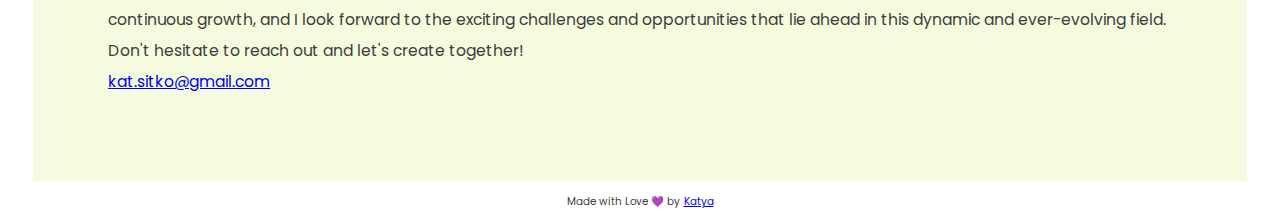
==== commit aa343481: "added repo for whatscooking" ====
--- a/index.html
+++ b/index.html
@@ -90,7 +90,7 @@
               />
               <div class="card-text">
                 <h2>
-                  Rails World
+                  Rails World 2023
                   <img
                     src="/images/project_imgs/ruby.png"
                     style="width: 24px; height: 24px"
@@ -172,24 +172,25 @@
         </div>
         <h1>Web Development and Design</h1>
         <div class="cards">
-          <div class="card">
-            <video
-              height="420px"
-              controls="true"
-              alt="video of a web app being
-                used"
-            >
-              <source src="images/vid/WhatsCooking.mov" />
-            </video>
-
-            <div class="card-text">
-              <h2>What's Cooking? 🧑🏻‍🍳</h2>
-              <p>
-                Ruby, Ruby on Rails, JS, API integration, Active Record,
-                Figma<br />Deployed in Heroku
-              </p>
-            </div>
-          </div>
+          <a href="https://github.com/kat-s92/WhatsCooking" target="blank">
+            <div class="card">
+              <video
+                height="420px"
+                controls="true"
+                alt="video of a web app being
+              used"
+              >
+                <source src="images/vid/WhatsCooking.mov" />
+              </video>
+              <div class="card-text">
+                <h2>What's Cooking? 🧑🏻‍🍳</h2>
+                <p>
+                  Ruby, Ruby on Rails, JS, API integration, Active Record,
+                  Figma<br />Deployed in Heroku
+                </p>
+              </div>
+            </div>
+          </a>
 
           <a href="https://katya-omnifood.netlify.app/" target="blank">
             <div class="card">
